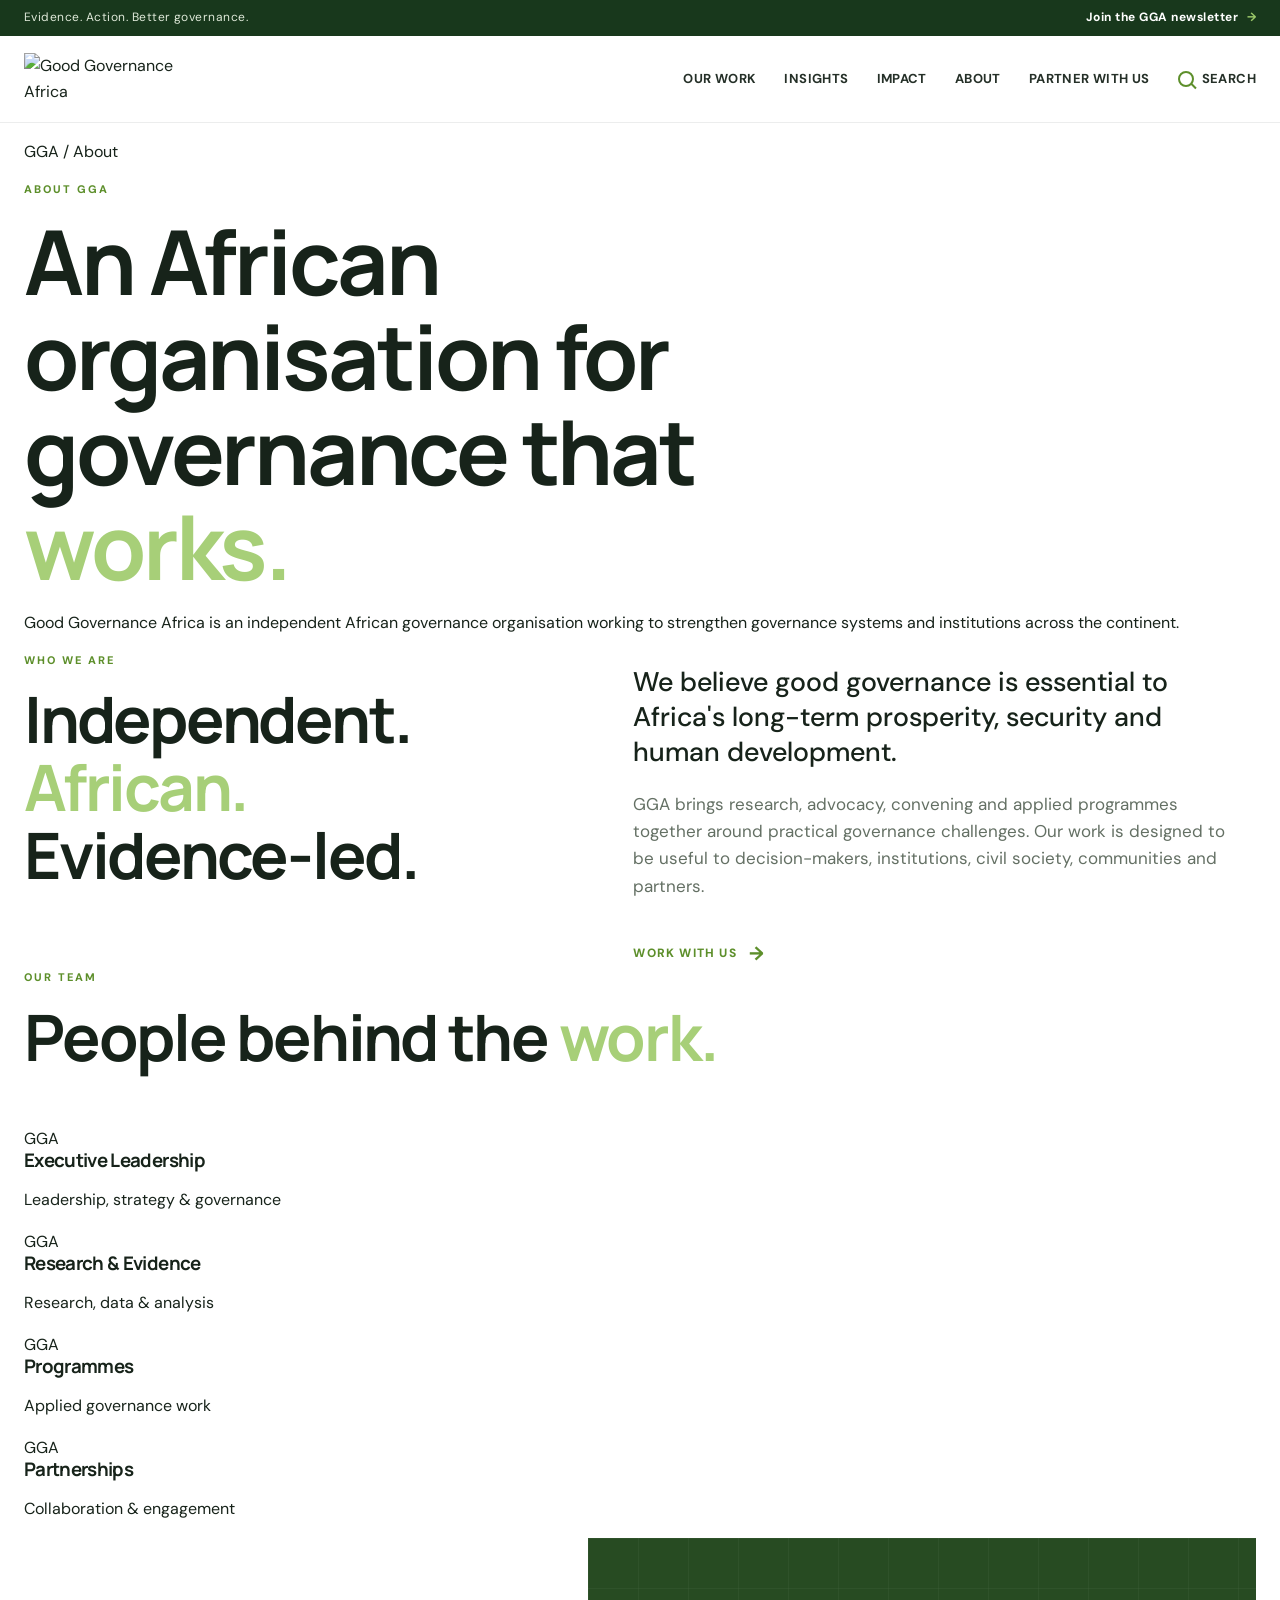
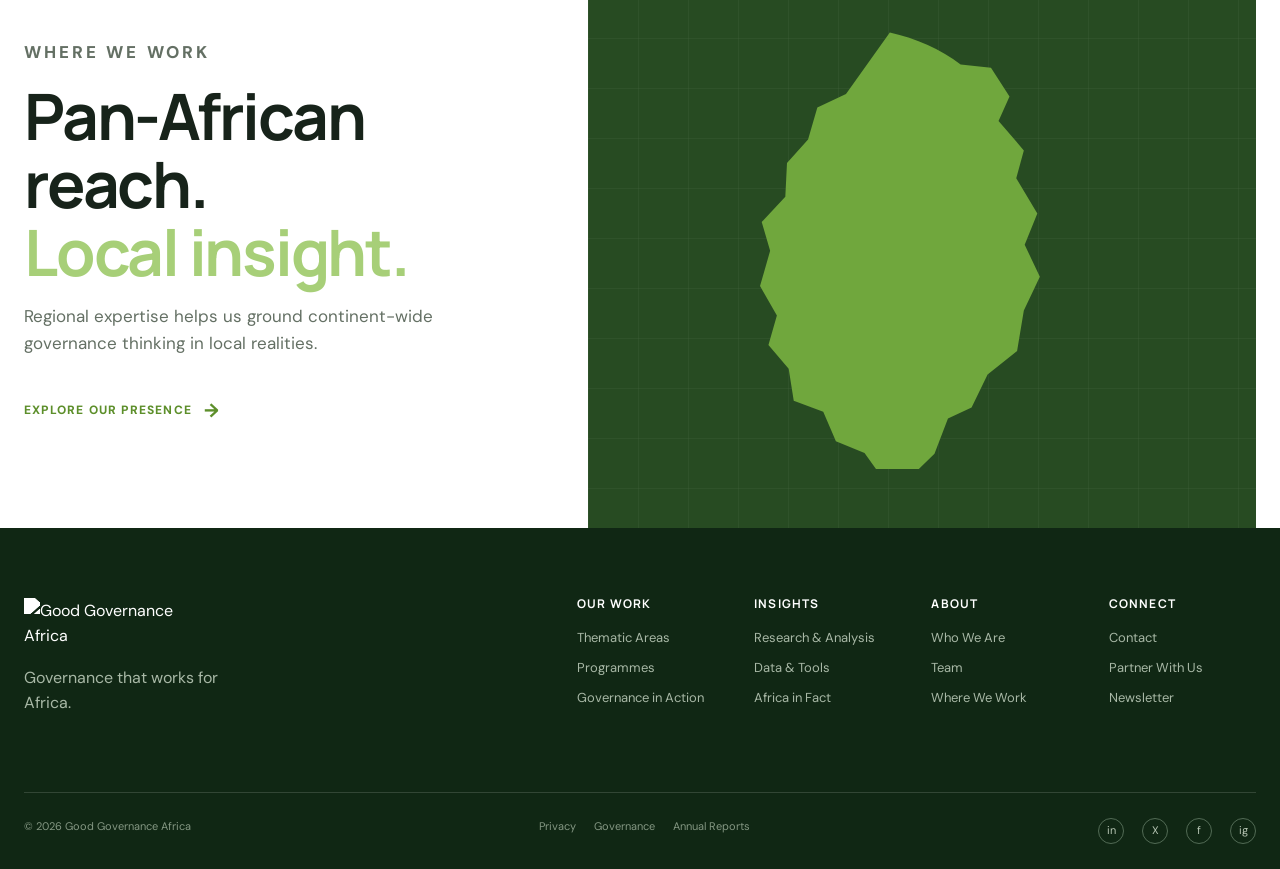
==== about.html @ a9730850 "Add files via upload" ====
<!DOCTYPE html>
<html lang="en">
<head>
<meta charset="UTF-8">
<meta name="viewport" content="width=device-width, initial-scale=1.0">
<meta name="description" content="Good Governance Africa — About.">
<title>About | Good Governance Africa</title>
<link rel="preconnect" href="https://fonts.googleapis.com">
<link rel="preconnect" href="https://fonts.gstatic.com" crossorigin>
<link href="https://fonts.googleapis.com/css2?family=DM+Sans:wght@400;500;600;700&family=Manrope:wght@500;600;700;800&display=swap" rel="stylesheet">
<link rel="stylesheet" href="styles.css">
</head>
<body>
<div class="announcement"><div class="container announcement__inner"><span>Evidence. Action. Better governance.</span><a href="index.html#newsletter">Join the GGA newsletter <span aria-hidden="true">→</span></a></div></div>
<header class="site-header">
<div class="container nav-wrap">
<a class="brand" href="index.html" aria-label="Good Governance Africa home"><img src="gga-logo.svg" alt="Good Governance Africa"></a>
<button class="menu-toggle" type="button" aria-expanded="false" aria-controls="main-nav" aria-label="Open navigation"><span></span><span></span><span></span></button>
<nav class="main-nav" id="main-nav" aria-label="Main navigation">
        <a href="our-work.html">Our Work</a>
        <a href="insights.html">Insights</a>
        <a href="impact.html">Impact</a>
        <a href="about.html" aria-current="page">About</a>
        <a href="partner-with-us.html">Partner With Us</a>
        <button class="search-trigger" type="button" aria-label="Open search">
          <span class="search-icon"></span> Search
        </button>
      </nav>
</div>
</header>
<main>
<section class="page-hero"><div class="container page-hero__content reveal">
<p class="breadcrumb">GGA / About</p><p class="eyebrow">ABOUT GGA</p>
<h1>An African organisation for governance that <em>works.</em></h1>
<p>Good Governance Africa is an independent African governance organisation working to strengthen governance systems and institutions across the continent.</p>
</div></section>
<section class="page-section page-section--cream"><div class="container">
<div class="two-col"><div><p class="eyebrow">WHO WE ARE</p><h2 style="font-size:clamp(42px,5vw,65px)">Independent.<br><em>African.</em><br>Evidence-led.</h2></div><div class="section-copy"><p class="lead">We believe good governance is essential to Africa's long-term prosperity, security and human development.</p><p>GGA brings research, advocacy, convening and applied programmes together around practical governance challenges. Our work is designed to be useful to decision-makers, institutions, civil society, communities and partners.</p><a class="text-link" href="partner-with-us.html">Work with us <span>→</span></a></div></div>
</div></section>
<section class="page-section" id="team"><div class="container"><div class="section-heading reveal"><div><p class="eyebrow">OUR TEAM</p><h2>People behind the <em>work.</em></h2></div></div>
<div class="team-grid">
<div class="team-card reveal"><div class="team-card__portrait">GGA</div><div class="team-card__copy"><h3>Executive Leadership</h3><p>Leadership, strategy &amp; governance</p></div></div>
<div class="team-card reveal"><div class="team-card__portrait">GGA</div><div class="team-card__copy"><h3>Research &amp; Evidence</h3><p>Research, data &amp; analysis</p></div></div>
<div class="team-card reveal"><div class="team-card__portrait">GGA</div><div class="team-card__copy"><h3>Programmes</h3><p>Applied governance work</p></div></div>
<div class="team-card reveal"><div class="team-card__portrait">GGA</div><div class="team-card__copy"><h3>Partnerships</h3><p>Collaboration &amp; engagement</p></div></div>
</div></div></section>
<section class="page-section page-section--soft" id="presence"><div class="container"><div class="map-grid"><div class="map-copy reveal"><p class="eyebrow">WHERE WE WORK</p><h2>Pan-African reach.<br><em>Local insight.</em></h2><p>Regional expertise helps us ground continent-wide governance thinking in local realities.</p><a class="text-link" href="partner-with-us.html">Explore our presence <span>→</span></a></div><div class="map-art reveal"><div class="map-grid-lines"></div><svg viewBox="0 0 520 560" aria-label="Stylised map of Africa"><path class="map-shape" d="M222 42c31 7 61 20 84 38l36 4 22 34-13 29 30 35-9 33 25 42-15 37 18 38-19 40-8 48-35 28-19 39-28 13-16 42-32 31-31-4-20-28-34-14-15-35-35-13-6-38-24-28 10-35-20-35 12-42-10-34 28-30 2-40 25-28 11-38 34-16z"/></svg></div></div></div></section>
</main>

<footer class="site-footer" id="footer">
  <div class="container footer-top">
    <div class="footer-brand">
      <img src="gga-logo.svg" alt="Good Governance Africa">
      <p>Governance that works for Africa.</p>
    </div>
    <div class="footer-links">
      <div><h4>Our Work</h4><a href="our-work.html">Thematic Areas</a><a href="our-work.html#programmes">Programmes</a><a href="impact.html">Governance in Action</a></div>
      <div><h4>Insights</h4><a href="insights.html">Research &amp; Analysis</a><a href="insights.html">Data &amp; Tools</a><a href="insights.html">Africa in Fact</a></div>
      <div><h4>About</h4><a href="about.html">Who We Are</a><a href="about.html#team">Team</a><a href="about.html#presence">Where We Work</a></div>
      <div><h4>Connect</h4><a href="mailto:info@gga.org">Contact</a><a href="partner-with-us.html">Partner With Us</a><a href="index.html#newsletter">Newsletter</a></div>
    </div>
  </div>
  <div class="container footer-bottom">
    <span>© <span id="year"></span> Good Governance Africa</span>
    <div><a href="#">Privacy</a><a href="#">Governance</a><a href="#">Annual Reports</a></div>
    <div class="socials"><a href="#" aria-label="LinkedIn">in</a><a href="#" aria-label="X">X</a><a href="#" aria-label="Facebook">f</a><a href="#" aria-label="Instagram">ig</a></div>
  </div>
</footer>
<div class="search-panel" id="searchPanel" aria-hidden="true">
  <div class="search-panel__inner">
    <button class="search-close" type="button" aria-label="Close search">×</button>
    <p class="eyebrow">SEARCH GGA</p>
    <h2>What are you looking for?</h2>
    <form id="searchForm">
      <input type="search" id="siteSearch" placeholder="Search research, programmes, insights…" autocomplete="off">
      <button class="btn btn--primary" type="submit">Search <span>→</span></button>
    </form>
    <p id="searchMessage"></p>
  </div>
</div>
<script src="script.js"></script>

</body>
</html>
---- styles.css ----
:root {
  --green: #5d8f2b;
  --green-dark: #274b22;
  --green-deep: #18381c;
  --green-soft: #e8f0df;
  --red: #d94a38;
  --cream: #f5f1e7;
  --ink: #17231a;
  --muted: #647064;
  --line: rgba(23,35,26,.14);
  --white: #fff;
  --container: 1240px;
  --shadow: 0 18px 50px rgba(21,39,25,.11);
}

* { box-sizing: border-box; }
html { scroll-behavior: smooth; }
body {
  margin: 0;
  color: var(--ink);
  background: var(--white);
  font-family: "DM Sans", Arial, sans-serif;
  line-height: 1.6;
}
body.menu-open, body.search-open { overflow: hidden; }
img { display: block; max-width: 100%; }
a { color: inherit; text-decoration: none; }
button, input { font: inherit; }
button { cursor: pointer; }
.container { width: min(var(--container), calc(100% - 48px)); margin-inline: auto; }
.sr-only { position: absolute; width: 1px; height: 1px; overflow: hidden; clip: rect(0,0,0,0); white-space: nowrap; }

.announcement {
  background: var(--green-deep);
  color: #dfe9d9;
  font-size: 12px;
  letter-spacing: .04em;
}
.announcement__inner {
  min-height: 36px;
  display: flex;
  align-items: center;
  justify-content: space-between;
}
.announcement a { color: #fff; font-weight: 700; }
.announcement a span { color: #9cc96a; margin-left: 5px; }

.site-header {
  position: sticky;
  top: 0;
  z-index: 100;
  background: rgba(255,255,255,.94);
  backdrop-filter: blur(18px);
  border-bottom: 1px solid rgba(23,35,26,.08);
}
.nav-wrap {
  min-height: 86px;
  display: flex;
  align-items: center;
  justify-content: space-between;
  gap: 32px;
}
.brand img { width: 165px; height: auto; }
.main-nav { display: flex; align-items: center; gap: 28px; }
.main-nav > a, .search-trigger {
  color: #253028;
  background: none;
  border: 0;
  padding: 8px 0;
  font-size: 13px;
  font-weight: 700;
  letter-spacing: .03em;
  text-transform: uppercase;
  position: relative;
}
.main-nav > a::after {
  content: "";
  position: absolute;
  left: 0;
  bottom: 1px;
  width: 0;
  height: 2px;
  background: var(--green);
  transition: width .25s ease;
}
.main-nav > a:hover::after { width: 100%; }
.search-trigger { display: inline-flex; align-items: center; gap: 8px; }
.search-icon {
  width: 16px; height: 16px; border: 2px solid var(--green);
  border-radius: 50%; display: inline-block; position: relative;
}
.search-icon::after { content: ""; width: 7px; height: 2px; background: var(--green); position: absolute; right: -5px; bottom: -2px; transform: rotate(45deg); }
.menu-toggle { display: none; border: 0; background: none; padding: 8px; }
.menu-toggle span { display: block; width: 24px; height: 2px; background: var(--ink); margin: 5px 0; }

.hero {
  min-height: calc(100vh - 122px);
  background: var(--green-dark);
  color: #fff;
  position: relative;
  overflow: hidden;
}
.hero__pattern {
  position: absolute; inset: 0;
  opacity: .08;
  background-image: linear-gradient(90deg, transparent 49%, rgba(255,255,255,.4) 50%, transparent 51%), linear-gradient(0deg, transparent 49%, rgba(255,255,255,.4) 50%, transparent 51%);
  background-size: 80px 80px;
}
.hero__grid { min-height: inherit; display: grid; grid-template-columns: 1.05fr .95fr; align-items: center; gap: 60px; padding: 90px 0 100px; position: relative; z-index: 1; }
.eyebrow { margin: 0 0 16px; font-size: 11px; font-weight: 800; letter-spacing: .18em; text-transform: uppercase; color: var(--green); }
.hero .eyebrow { color: #b6d98c; }
h1, h2, h3, h4 { font-family: "Manrope", Arial, sans-serif; margin: 0; line-height: 1.06; letter-spacing: -.035em; }
h1 { font-size: clamp(52px, 7vw, 96px); max-width: 760px; }
h1 em, h2 em { font-style: normal; color: #a7cf78; }
.hero__lead { max-width: 610px; font-size: 18px; color: #d8e5d5; margin: 30px 0 34px; }
.button-row { display: flex; flex-wrap: wrap; gap: 12px; }
.btn {
  min-height: 48px; padding: 0 21px; border: 1px solid transparent;
  display: inline-flex; align-items: center; justify-content: center; gap: 12px;
  font-size: 12px; font-weight: 800; text-transform: uppercase; letter-spacing: .08em;
  transition: transform .2s ease, background .2s ease, color .2s ease, border .2s ease;
}
.btn:hover { transform: translateY(-2px); }
.btn span { font-size: 18px; line-height: 0; }
.btn--primary { background: var(--green); color: #fff; }
.btn--primary:hover { background: #6da739; }
.btn--light { background: #fff; color: var(--green-dark); }
.btn--light:hover { background: var(--green-soft); }
.btn--outline { border-color: rgba(255,255,255,.5); color: #fff; }
.btn--outline:hover { background: #fff; color: var(--green-dark); }
.btn--ghost { border-color: var(--line); color: var(--ink); }
.btn--large { min-height: 58px; padding-inline: 26px; }

 
/* Old CSS */
.scroll-cue {
  position: absolute; bottom: 28px; left: 50%; transform: translateX(-50%);
  font-size: 10px; letter-spacing: .14em; text-transform: uppercase; color: #b7cbb0;
  display: flex; gap: 10px; align-items: center;
}
.scroll-cue span { color: #fff; font-size: 18px; }

.section { padding: 120px 0; }
.section--cream { background: var(--cream); }
.section--dark { background: var(--green-dark); color: #fff; }
.two-col { display: grid; grid-template-columns: .9fr 1.1fr; gap: 100px; }
.section-intro h2, .section-heading h2, .map-copy h2, .partner-copy h2 { font-size: clamp(42px, 5vw, 68px); }
.section-copy { max-width: 610px; padding-top: 12px; }
.section-copy .lead { font-size: 27px; line-height: 1.3; font-weight: 500; margin: 0 0 22px; }
.section-copy p:not(.lead), .map-copy > p, .partner-copy > p { color: var(--muted); font-size: 17px; }
.text-link { display: inline-flex; align-items: center; gap: 12px; margin-top: 22px; color: var(--green); font-weight: 800; font-size: 12px; letter-spacing: .1em; text-transform: uppercase; }
.text-link span { font-size: 19px; transition: transform .2s ease; }
.text-link:hover span { transform: translateX(4px); }

.section-heading { display: flex; justify-content: space-between; align-items: end; gap: 50px; margin-bottom: 55px; }
.section-heading > p { max-width: 430px; margin: 0; color: #aab8a9; }
.section-heading--light .eyebrow { color: #9fc974; }
.section-heading--light h2 em { color: #a7cf78; }
.work-grid { display: grid; grid-template-columns: repeat(3, 1fr); gap: 1px; background: rgba(255,255,255,.13); }
.work-card { background: var(--green-dark); min-height: 420px; padding: 34px; position: relative; border: 1px solid rgba(255,255,255,.08); }
.work-card--accent { background: #34602b; }
.work-number { color: #91b46d; font-size: 12px; letter-spacing: .12em; font-weight: 800; }
.work-card__icon { position: absolute; right: 28px; top: 26px; color: #b4d78d; font-size: 34px; }
.work-card h3 { font-size: 30px; margin-top: 100px; }
.work-card p { color: #b5c2b3; max-width: 300px; margin-top: 18px; }
.work-card a { position: absolute; bottom: 30px; left: 34px; color: #fff; font-size: 11px; font-weight: 800; text-transform: uppercase; letter-spacing: .12em; }
.work-card a span { color: #a7cf78; font-size: 17px; margin-left: 6px; }
.section-note { color: #819180; font-size: 11px; margin: 16px 0 0; }

.section--image { background: #e8eee5; }
.story-card { display: grid; grid-template-columns: 1.1fr .9fr; background: #fff; box-shadow: var(--shadow); }
.story-image { min-height: 520px; position: relative; overflow: hidden; }
.story-image img { width: 100%; height: 100%; object-fit: cover; transition: transform .6s ease; }
.story-card:hover .story-image img { transform: scale(1.04); }
.story-tag { position: absolute; left: 28px; bottom: 28px; background: var(--red); color: #fff; padding: 9px 13px; font-size: 10px; font-weight: 800; letter-spacing: .12em; }
.story-copy { padding: 70px; display: flex; flex-direction: column; justify-content: center; }
.story-copy h2 { font-size: clamp(40px, 4.4vw, 62px); }
.story-copy p:not(.eyebrow) { color: var(--muted); font-size: 17px; max-width: 480px; margin: 26px 0 0; }

.impact-band { background: var(--green); color: #fff; padding: 85px 0 75px; }
.impact-heading { display: flex; justify-content: space-between; align-items: end; gap: 30px; }
.impact-heading .eyebrow { color: #d0e7b4; }
.impact-heading h2 { font-size: clamp(40px, 4vw, 58px); }
.stats { display: grid; grid-template-columns: repeat(3, 1fr); border-top: 1px solid rgba(255,255,255,.3); margin-top: 60px; }
.stat { padding: 35px 30px 0; border-right: 1px solid rgba(255,255,255,.25); }
.stat:last-child { border-right: 0; }
.stat strong { display: block; font: 800 clamp(56px, 7vw, 92px)/.9 "Manrope", sans-serif; letter-spacing: -.06em; }
.stat strong::after { content: "+"; color: #d2e8b9; }
.stat span { display: block; margin-top: 14px; color: #e4efdc; font-size: 14px; }
.stats-note { color: #d5e5cc; opacity: .75; font-size: 11px; margin: 26px 0 0; }

.insights-grid { display: grid; grid-template-columns: 1.15fr .925fr .925fr; gap: 22px; }
.insight-card { background: #fff; border: 1px solid var(--line); padding-bottom: 28px; transition: transform .25s ease, box-shadow .25s ease; }
.insight-card:hover { transform: translateY(-6px); box-shadow: var(--shadow); }
.insight-image { aspect-ratio: 1.35 / 1; overflow: hidden; position: relative; }
.insight-image img { width: 100%; height: 100%; object-fit: cover; transition: transform .5s ease; }
.insight-card:hover img { transform: scale(1.04); }
.insight-image span { position: absolute; left: 16px; top: 16px; padding: 7px 10px; background: #fff; color: var(--green-dark); font-size: 9px; letter-spacing: .12em; font-weight: 800; }
.insight-meta { padding: 22px 24px 0; color: var(--green); font-size: 9px; letter-spacing: .12em; font-weight: 800; }
.insight-card h3 { padding: 8px 24px 0; font-size: 25px; }
.insight-card p { padding: 0 24px; color: var(--muted); margin-bottom: 0; font-size: 14px; }
.insight-card--featured h3 { font-size: 31px; }

.flagship { background: #fff; }
.knowledge-grid { display: grid; grid-template-columns: repeat(3, 1fr); gap: 16px; }
.knowledge-card { min-height: 360px; padding: 32px; background: var(--green-soft); position: relative; }
.knowledge-card--red { background: #f4ddd8; }
.knowledge-card--dark { background: var(--green-dark); color: #fff; }
.knowledge-mark { font: 800 40px/1 "Manrope", sans-serif; color: var(--green); }
.knowledge-card--red .knowledge-mark { color: var(--red); }
.knowledge-card--dark .knowledge-mark { color: #a9cf7a; }
.knowledge-card h3 { font-size: 30px; margin-top: 110px; max-width: 320px; }
.knowledge-card p { color: var(--muted); max-width: 300px; }
.knowledge-card--dark p { color: #b8c7b5; }
.knowledge-card a { position: absolute; bottom: 30px; left: 32px; color: var(--green); text-transform: uppercase; font-size: 10px; font-weight: 800; letter-spacing: .12em; }
.knowledge-card--dark a { color: #b8d48f; }

.map-section { background: #edf2e9; }
.map-grid { display: grid; grid-template-columns: .85fr 1.15fr; gap: 70px; align-items: center; }
.map-copy > p { max-width: 500px; }
.region-links { margin: 30px 0 12px; border-top: 1px solid var(--line); }
.region-btn { width: 100%; border: 0; border-bottom: 1px solid var(--line); background: none; text-align: left; padding: 15px 0; display: flex; justify-content: space-between; color: var(--muted); font-weight: 700; }
.region-btn.active, .region-btn:hover { color: var(--green); }
.region-btn span { font-size: 18px; }
.region-status { font-size: 11px !important; color: var(--green) !important; font-weight: 800; text-transform: uppercase; letter-spacing: .1em; }
.map-art { min-height: 590px; background: var(--green-dark); position: relative; overflow: hidden; display: grid; place-items: center; }
.map-grid-lines { position: absolute; inset: 0; opacity: .15; background-image: linear-gradient(rgba(255,255,255,.25) 1px, transparent 1px), linear-gradient(90deg, rgba(255,255,255,.25) 1px, transparent 1px); background-size: 50px 50px; }
.map-art svg { width: 70%; height: 80%; position: relative; z-index: 1; }
.map-shape { fill: #70a73d; }
.map-dot { fill: #fff; stroke: #9fd06c; stroke-width: 5; }
.map-route { fill: none; stroke: #fff; stroke-width: 2; stroke-dasharray: 5 8; opacity: .7; }
.map-label { position: absolute; z-index: 2; color: #c9dfb3; font-size: 10px; font-weight: 800; letter-spacing: .15em; }
.map-label--one { left: 13%; top: 34%; }
.map-label--two { right: 10%; top: 40%; }
.map-label--three { left: 25%; bottom: 18%; }

.partner-section { background: var(--cream); padding: 110px 0; }
.partner-grid { display: grid; grid-template-columns: 1.1fr .9fr; gap: 100px; align-items: center; }
.partner-copy h2 { max-width: 720px; }
.partner-actions { display: grid; gap: 10px; }
.partner-actions .btn { justify-content: space-between; }
.partner-actions .btn--large { justify-content: center; }

.newsletter { background: var(--red); color: #fff; padding: 70px 0; }
.newsletter__inner { display: grid; grid-template-columns: .9fr 1.1fr; gap: 80px; align-items: center; }
.newsletter .eyebrow { color: #ffd0c9; }
.newsletter h2 { font-size: clamp(36px, 4vw, 54px); }
.newsletter-form { position: relative; display: grid; grid-template-columns: 1fr auto; gap: 10px; }
.newsletter-form input { min-height: 54px; border: 1px solid rgba(255,255,255,.35); background: rgba(255,255,255,.1); color: #fff; padding: 0 17px; outline: none; }
.newsletter-form input::placeholder { color: #ffe5e0; }
.form-message { grid-column: 1 / -1; margin: 0; font-size: 12px; color: #ffe8e3; }

.site-footer { background: #102714; color: #fff; padding: 70px 0 25px; }
.footer-top { display: grid; grid-template-columns: .8fr 1.2fr; gap: 100px; padding-bottom: 60px; border-bottom: 1px solid rgba(255,255,255,.14); }
.footer-brand img { width: 165px; filter: brightness(0) invert(1); }
.footer-brand p { color: #a8b8a6; max-width: 220px; }
.footer-links { display: grid; grid-template-columns: repeat(4, 1fr); gap: 30px; }
.footer-links h4 { font-size: 12px; text-transform: uppercase; letter-spacing: .1em; margin-bottom: 18px; }
.footer-links a { display: block; color: #a8b8a6; font-size: 13px; margin: 9px 0; }
.footer-links a:hover { color: #fff; }
.footer-bottom { padding-top: 25px; display: flex; justify-content: space-between; gap: 20px; color: #849783; font-size: 11px; }
.footer-bottom div { display: flex; gap: 18px; }
.footer-bottom a:hover { color: #fff; }
.socials a { width: 26px; height: 26px; border: 1px solid #526b55; border-radius: 50%; display: grid !important; place-items: center; color: #b8c7b5; }

.search-panel {
  position: fixed; inset: 0; z-index: 300; background: rgba(16,39,20,.96);
  color: #fff; opacity: 0; visibility: hidden; transition: .25s ease;
}
.search-panel.is-open { opacity: 1; visibility: visible; }
.search-panel__inner { width: min(900px, calc(100% - 48px)); margin: 16vh auto; position: relative; }
.search-panel h2 { font-size: clamp(44px, 6vw, 76px); max-width: 750px; }
.search-panel form { margin-top: 40px; display: grid; grid-template-columns: 1fr auto; gap: 10px; }
.search-panel input { min-height: 64px; padding: 0 20px; border: 0; outline: none; font-size: 18px; }
.search-close { position: absolute; right: 0; top: -40px; border: 0; background: none; color: #fff; font-size: 42px; line-height: 1; }

.reveal { opacity: 0; transform: translateY(22px); transition: opacity .7s ease, transform .7s ease; }
.reveal.is-visible { opacity: 1; transform: translateY(0); }

@media (max-width: 980px) {
  .main-nav { gap: 18px; }
  .main-nav > a, .search-trigger { font-size: 11px; }
  .hero__grid, .two-col, .map-grid, .partner-grid, .newsletter__inner, .footer-top { grid-template-columns: 1fr; }
  .hero__visual { order: -1; }
  .hero__grid { padding-top: 70px; }
  .africa-art { max-width: 480px; }
  .section { padding: 90px 0; }
  .two-col { gap: 40px; }
  .work-grid, .insights-grid, .knowledge-grid { grid-template-columns: 1fr 1fr; }
  .insight-card--featured { grid-column: 1 / -1; }
  .footer-links { grid-template-columns: repeat(2, 1fr); }
}

@media (max-width: 760px) {
  .container { width: min(var(--container), calc(100% - 32px)); }
  .announcement__inner { padding: 8px 0; }
  .announcement__inner span { display: none; }
  .nav-wrap { min-height: 74px; }
  .brand img { width: 145px; }
  .menu-toggle { display: block; }
  .main-nav {
    position: fixed; inset: 110px 0 0; background: #fff; padding: 35px 24px;
    display: flex; flex-direction: column; align-items: flex-start; gap: 20px;
    transform: translateX(100%); transition: transform .3s ease;
    box-shadow: -10px 0 30px rgba(0,0,0,.1);
  }
  .main-nav.is-open { transform: translateX(0); }
  .main-nav > a, .search-trigger { font-size: 15px; }
  .hero { min-height: auto; }
  .hero__grid { padding: 70px 0 90px; gap: 30px; }
  h1 { font-size: clamp(50px, 16vw, 78px); }
  .hero__lead { font-size: 16px; }
  .africa-art { max-width: 390px; }
  .scroll-cue { display: none; }
  .section-heading, .impact-heading { align-items: flex-start; flex-direction: column; }
  .work-grid, .insights-grid, .knowledge-grid, .stats { grid-template-columns: 1fr; }
  .insight-card--featured { grid-column: auto; }
  .work-card { min-height: 350px; }
  .story-card { grid-template-columns: 1fr; }
  .story-image { min-height: 350px; }
  .story-copy { padding: 45px 28px; }
  .stat { border-right: 0; border-bottom: 1px solid rgba(255,255,255,.25); padding: 30px 0; }
  .stat:last-child { border-bottom: 0; }
  .map-art { min-height: 450px; }
  .partner-grid { gap: 45px; }
  .newsletter-form, .search-panel form { grid-template-columns: 1fr; }
  .footer-top { gap: 45px; }
  .footer-bottom { flex-direction: column; }
  .footer-bottom div { flex-wrap: wrap; }
}

@media (prefers-reduced-motion: reduce) {
  html { scroll-behavior: auto; }
  *, *::before, *::after { transition-duration: .01ms !important; animation-duration: .01ms !important; }
}
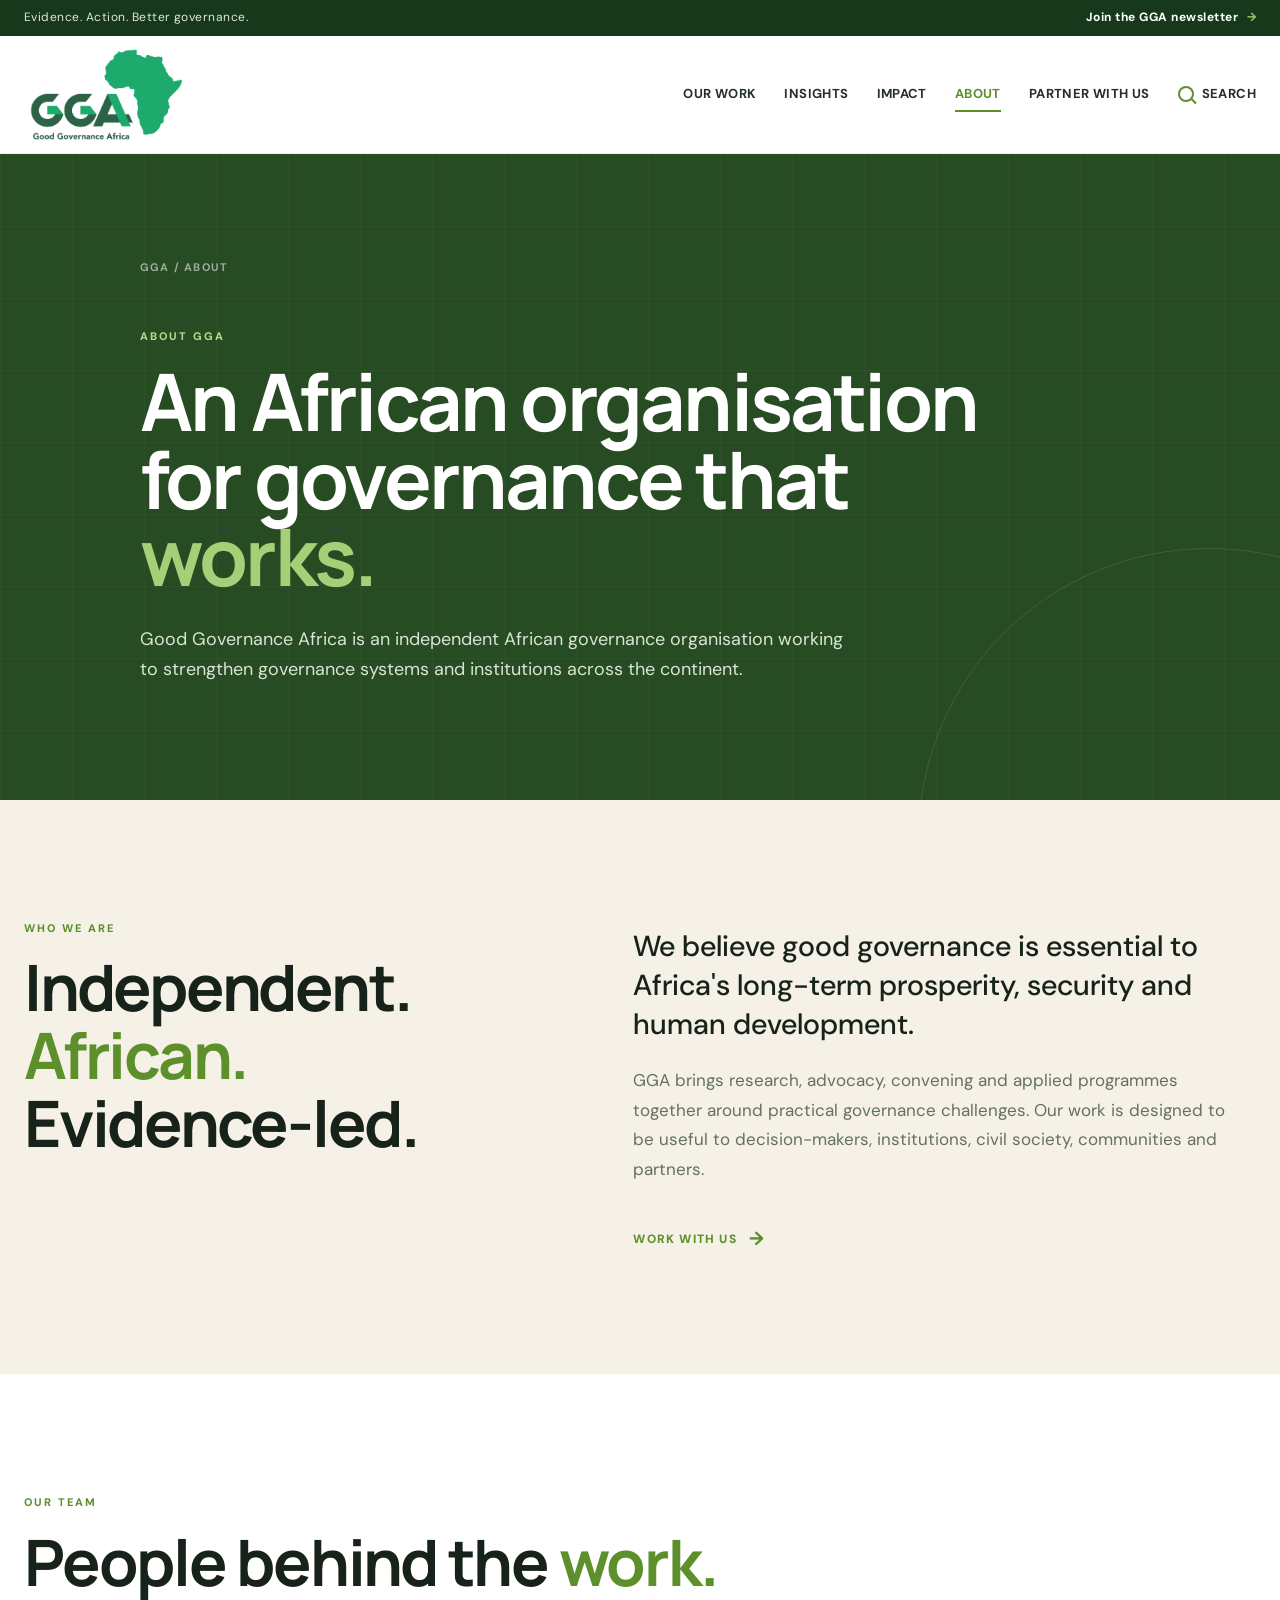
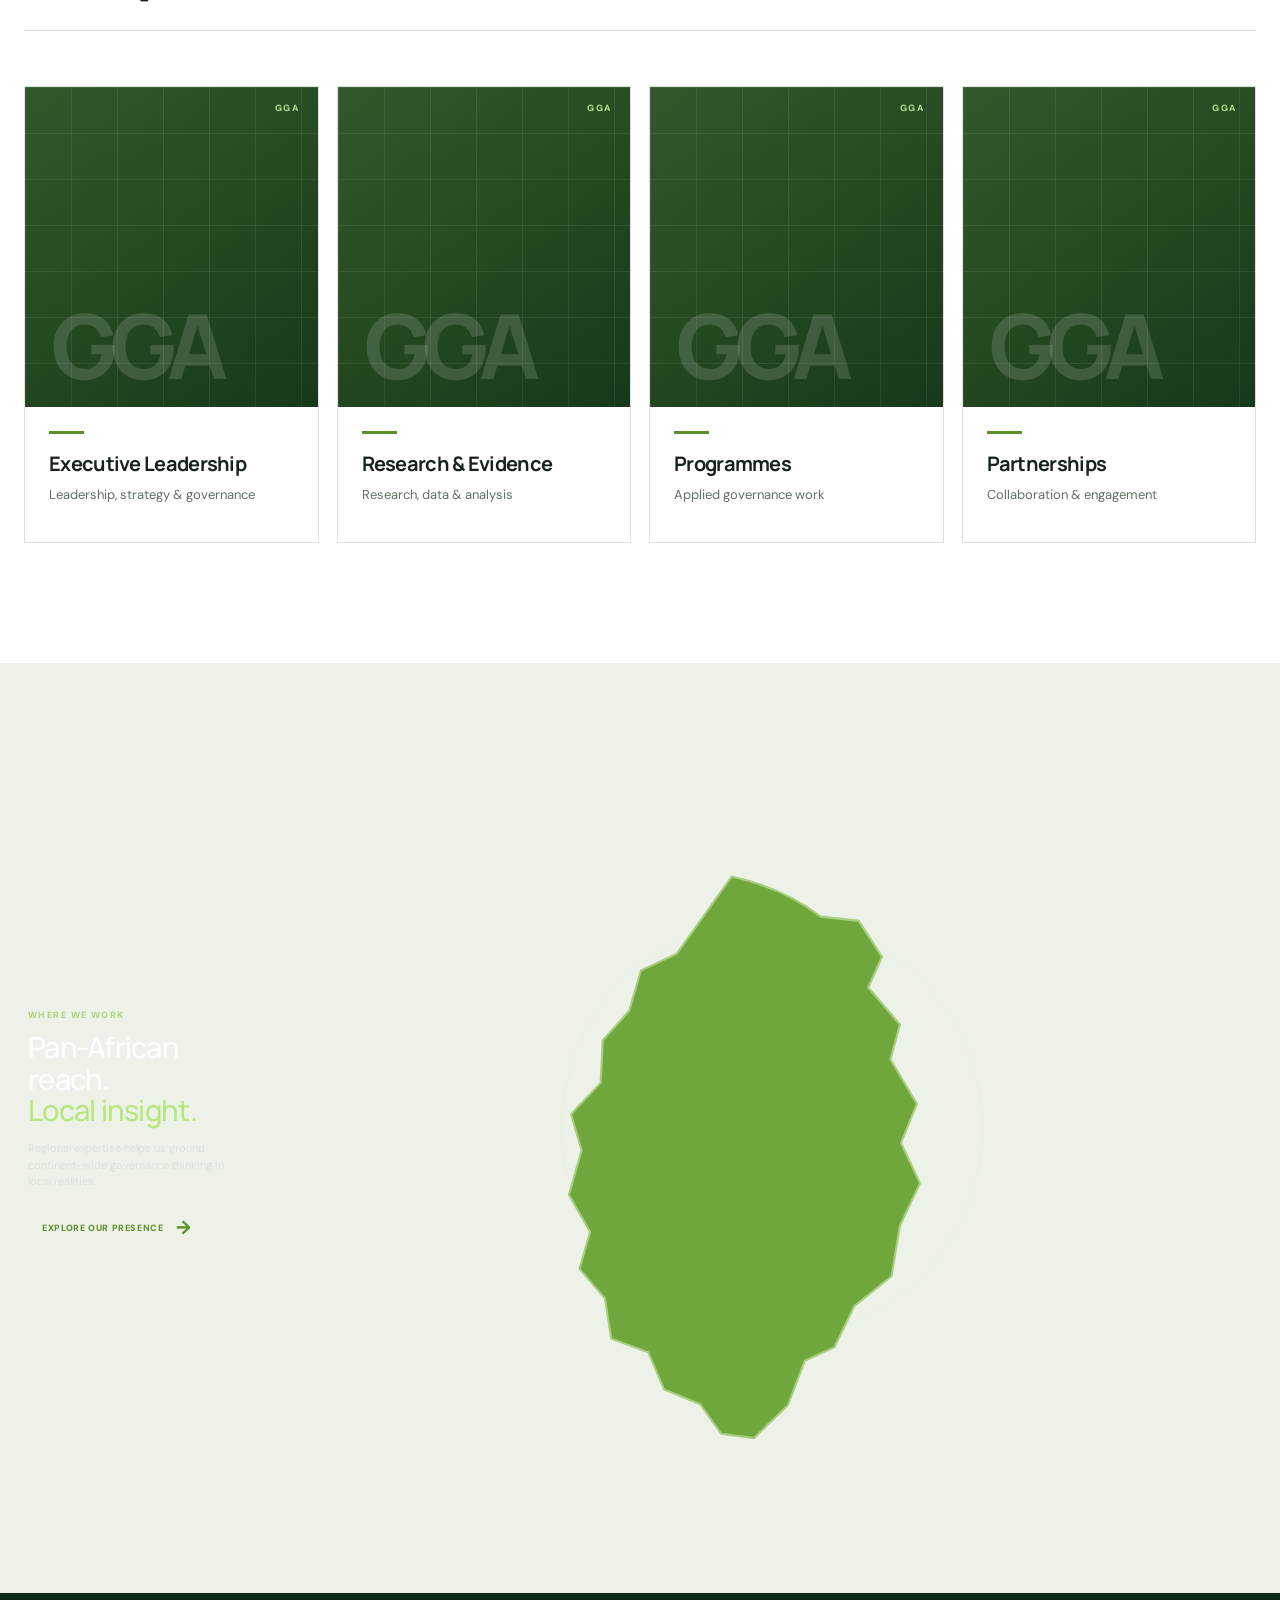
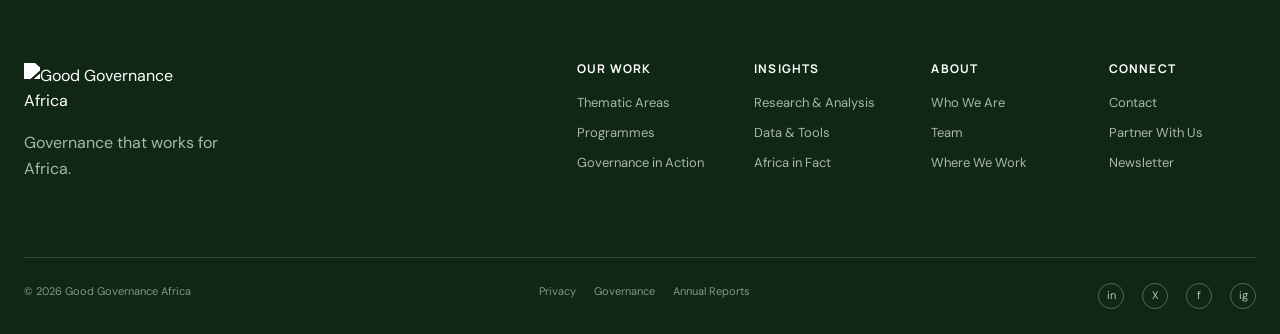
==== commit f6ad9889: "Add files via upload" ====
--- a/about.html
+++ b/about.html
@@ -14,7 +14,7 @@
 <div class="announcement"><div class="container announcement__inner"><span>Evidence. Action. Better governance.</span><a href="index.html#newsletter">Join the GGA newsletter <span aria-hidden="true">→</span></a></div></div>
 <header class="site-header">
 <div class="container nav-wrap">
-<a class="brand" href="index.html" aria-label="Good Governance Africa home"><img src="gga-logo.svg" alt="Good Governance Africa"></a>
+<a class="brand" href="index.html" aria-label="Good Governance Africa home"><img src="GGA-logo-Full-Colour-Pantone.png" alt="Good Governance Africa"></a>
 <button class="menu-toggle" type="button" aria-expanded="false" aria-controls="main-nav" aria-label="Open navigation"><span></span><span></span><span></span></button>
 <nav class="main-nav" id="main-nav" aria-label="Main navigation">
         <a href="our-work.html">Our Work</a>
--- a/styles.css
+++ b/styles.css
@@ -17,18 +17,851 @@
 html { scroll-behavior: smooth; }
 body {
   margin: 0;
+  overflow-x: hidden;
   color: var(--ink);
   background: var(--white);
   font-family: "DM Sans", Arial, sans-serif;
   line-height: 1.6;
 }
-body.menu-open, body.search-open { overflow: hidden; }
-img { display: block; max-width: 100%; }
-a { color: inherit; text-decoration: none; }
-button, input { font: inherit; }
-button { cursor: pointer; }
-.container { width: min(var(--container), calc(100% - 48px)); margin-inline: auto; }
-.sr-only { position: absolute; width: 1px; height: 1px; overflow: hidden; clip: rect(0,0,0,0); white-space: nowrap; }
+
+:root {
+  /* =========================
+     MAP COLOURS
+  ========================== */
+  --map-border: #b5d98b;
+
+  --northwest-africa: rgba(219, 167, 74, 0.38);
+  --north-africa: rgba(224, 119, 91, 0.38);
+  --central-africa: rgba(83, 156, 176, 0.38);
+  --southern-africa: rgba(117, 170, 94, 0.38);
+
+  --map-hover: #8fcf4f;
+  --map-hover-fill: rgba(143, 207, 79, 0.68);
+
+  --tooltip-bg: #17231b;
+  --tooltip-text: #ffffff;
+}
+
+/* =========================================================
+   AFRICA MAP WRAPPER
+   Map stays stationary.
+   Tooltip is permanently positioned BELOW the map.
+========================================================= */
+
+.africa-map-wrap {
+  position: relative;
+  width: min(100%, 1250px);
+  max-width: 1250px;
+  margin: 40px auto;
+
+  /*
+    Bottom padding reserves permanent space for the tooltip.
+    This prevents the tooltip from overlapping the Africa map.
+  */
+  padding: 16px 16px 150px 16px;
+
+  overflow: visible;
+
+  transform: none !important;
+  translate: none !important;
+  scale: 1 !important;
+}
+
+/* =========================================================
+   AFRICA SVG
+   Map must NEVER move, scale or shift.
+========================================================= */
+
+#africa-map {
+  display: block;
+
+  width: 100% !important;
+  height: auto !important;
+  max-width: 100%;
+
+  margin: 0 auto;
+
+  position: relative;
+
+  left: auto !important;
+  right: auto !important;
+  top: auto !important;
+  bottom: auto !important;
+
+  transform: none !important;
+  translate: none !important;
+  scale: 1 !important;
+  rotate: none !important;
+
+  overflow: visible;
+}
+
+/* =========================================================
+   DEFAULT COUNTRY STYLE
+========================================================= */
+
+#africa-map .country {
+  fill: rgba(181, 217, 139, 0.12);
+
+  stroke: var(--map-border);
+  stroke-opacity: 0.65;
+  stroke-width: 1.5;
+  stroke-linejoin: round;
+
+  vector-effect: non-scaling-stroke;
+
+  cursor: pointer;
+  outline: none;
+
+  /*
+    Only colour and border changes.
+    NO transform animation.
+  */
+  transition:
+    fill 0.18s ease,
+    stroke 0.18s ease,
+    stroke-opacity 0.18s ease,
+    stroke-width 0.18s ease;
+
+  transform: none !important;
+  translate: none !important;
+  scale: 1 !important;
+  rotate: none !important;
+
+  transform-origin: center !important;
+
+  filter: none !important;
+}
+
+/* =========================================================
+   NORTH-WEST / WEST AFRICA
+========================================================= */
+
+#africa-map #western-sahara,
+#africa-map #mauritania,
+#africa-map #senegal,
+#africa-map #gambia,
+#africa-map #mali,
+#africa-map #guinea,
+#africa-map #guinea-bissau,
+#africa-map #sierra-leone,
+#africa-map #liberia,
+#africa-map #cote-divoire,
+#africa-map #ghana,
+#africa-map #burkina-faso,
+#africa-map #togo,
+#africa-map #benin,
+#africa-map #niger,
+#africa-map #nigeria {
+  fill: var(--northwest-africa);
+}
+
+/* =========================================================
+   NORTH AFRICA
+========================================================= */
+
+#africa-map #morocco,
+#africa-map #algeria,
+#africa-map #tunisia,
+#africa-map #libya,
+#africa-map #egypt,
+#africa-map #sudan {
+  fill: var(--north-africa);
+}
+
+/* =========================================================
+   CENTRAL + EAST AFRICA
+========================================================= */
+
+#africa-map #chad,
+#africa-map #central-african-republic,
+#africa-map #cameroon,
+#africa-map #equatorial-guinea,
+#africa-map #gabon,
+#africa-map #republic-of-the-congo,
+#africa-map #democratic-republic-of-the-congo,
+#africa-map #south-sudan,
+#africa-map #ethiopia,
+#africa-map #eritrea,
+#africa-map #djibouti,
+#africa-map #somaliland,
+#africa-map #somalia,
+#africa-map #kenya,
+#africa-map #uganda,
+#africa-map #rwanda,
+#africa-map #burundi,
+#africa-map #tanzania {
+  fill: var(--central-africa);
+}
+
+/* =========================================================
+   SOUTHERN AFRICA
+========================================================= */
+
+#africa-map #angola,
+#africa-map #zambia,
+#africa-map #malawi,
+#africa-map #mozambique,
+#africa-map #zimbabwe,
+#africa-map #botswana,
+#africa-map #namibia,
+#africa-map #south-africa,
+#africa-map #lesotho,
+#africa-map #eswatini,
+#africa-map #madagascar {
+  fill: var(--southern-africa);
+}
+
+/* =========================================================
+   DESKTOP HOVER
+   ONLY colour / border changes.
+   Country does NOT move.
+========================================================= */
+
+@media (hover: hover) and (pointer: fine) {
+
+  #africa-map .country:hover,
+  #africa-map .country:focus-visible,
+  #africa-map .country.is-active {
+
+    fill: var(--map-hover-fill);
+
+    stroke: var(--map-hover);
+    stroke-opacity: 1;
+    stroke-width: 2.4;
+
+    transform: none !important;
+    translate: none !important;
+    scale: 1 !important;
+    rotate: none !important;
+
+    filter: none !important;
+  }
+}
+
+/* =========================================================
+   ACTIVE COUNTRY
+   Used by JavaScript / mobile tap.
+========================================================= */
+
+#africa-map .country.is-active {
+
+  fill: var(--map-hover-fill);
+
+  stroke: var(--map-hover);
+  stroke-opacity: 1;
+  stroke-width: 2.4;
+
+  transform: none !important;
+  translate: none !important;
+  scale: 1 !important;
+  rotate: none !important;
+
+  filter: none !important;
+}
+
+/* =========================================================
+   AFRICA OUTER BORDER
+========================================================= */
+
+#africa-map .outer {
+
+  fill: none;
+
+  stroke: var(--map-border);
+  stroke-width: 3.5;
+  stroke-linejoin: round;
+
+  vector-effect: non-scaling-stroke;
+
+  pointer-events: none;
+
+  transform: none !important;
+  translate: none !important;
+  scale: 1 !important;
+  rotate: none !important;
+}
+
+/* =========================================================
+   TOOLTIP
+   ALWAYS FIXED AT BOTTOM OF AFRICA MAP
+========================================================= */
+
+.country-tooltip {
+
+  /*
+    Absolute positioning makes the tooltip relative
+    to .africa-map-wrap.
+  */
+  position: absolute !important;
+
+  /*
+    LOCK tooltip to the bottom.
+    JavaScript cannot move it with left/top.
+  */
+  top: auto !important;
+
+  bottom: 16px !important;
+
+  left: 50% !important;
+
+  right: auto !important;
+
+  /*
+    Only this transform is used:
+    it horizontally centres the tooltip.
+
+    IMPORTANT:
+    JavaScript mouse-follow transforms are overridden.
+  */
+  transform: translateX(-50%) !important;
+
+  translate: none !important;
+  scale: 1 !important;
+  rotate: none !important;
+
+  z-index: 1000;
+
+  /*
+    Hidden until JS displays it.
+  */
+  display: none;
+
+  /*
+    Tooltip size
+  */
+  width: calc(100% - 32px);
+  max-width: 700px;
+  min-width: 0;
+
+  min-height: 100px;
+
+  box-sizing: border-box;
+
+  padding: 16px 20px;
+
+  border: 1px solid rgba(181, 217, 139, 0.35);
+
+  border-radius: 10px;
+
+  background: var(--tooltip-bg);
+
+  color: var(--tooltip-text);
+
+  box-shadow:
+    0 10px 30px rgba(0, 0, 0, 0.28);
+
+  /*
+    Prevent tooltip itself interfering
+    with country hover.
+  */
+  pointer-events: none;
+
+  margin: 0 !important;
+}
+
+/* =========================================================
+   TOOLTIP VISIBLE STATES
+========================================================= */
+
+.country-tooltip.is-visible,
+.country-tooltip.active,
+.country-tooltip.show {
+
+  display: block;
+}
+
+/* =========================================================
+   TOOLTIP CONTENT
+========================================================= */
+
+.country-tooltip strong {
+
+  display: block;
+
+  margin-bottom: 6px;
+
+  font-size: 17px;
+
+  line-height: 1.3;
+
+  color: var(--map-hover);
+}
+
+.country-tooltip span {
+
+  display: block;
+
+  font-size: 14px;
+
+  line-height: 1.45;
+
+  color: #e8eee9;
+}
+
+.country-tooltip .hint {
+
+  margin-top: 7px;
+
+  font-size: 11px;
+
+  opacity: 0.72;
+}
+
+/* =========================================================
+   TABLET
+========================================================= */
+
+@media (max-width: 900px) {
+
+  .africa-map-wrap {
+
+    width: 100%;
+
+    margin: 30px auto;
+
+    /*
+      Keep permanent tooltip area below map.
+    */
+    padding: 12px 12px 145px 12px;
+  }
+
+  .country-tooltip {
+
+    top: auto !important;
+
+    bottom: 12px !important;
+
+    left: 50% !important;
+
+    right: auto !important;
+
+    transform: translateX(-50%) !important;
+
+    width: calc(100% - 24px);
+
+    max-width: 700px;
+
+    min-width: 0;
+  }
+}
+
+/* =========================================================
+   MOBILE / TOUCH
+========================================================= */
+
+@media (max-width: 768px) {
+
+  .africa-map-wrap {
+
+    position: relative;
+
+    width: 100%;
+
+    margin: 20px auto;
+
+    /*
+      Reserved space below Africa map
+      for tooltip.
+    */
+    padding:
+      8px
+      8px
+      150px
+      8px;
+
+    overflow: visible;
+  }
+
+  #africa-map {
+
+    display: block;
+
+    width: 100% !important;
+
+    height: auto !important;
+
+    margin: 0 auto;
+
+    transform: none !important;
+
+    translate: none !important;
+
+    scale: 1 !important;
+
+    rotate: none !important;
+
+    touch-action: manipulation;
+
+    -webkit-tap-highlight-color: transparent;
+  }
+
+  #africa-map .country {
+
+    cursor: pointer;
+
+    transform: none !important;
+
+    translate: none !important;
+
+    scale: 1 !important;
+
+    rotate: none !important;
+
+    filter: none !important;
+
+    touch-action: manipulation;
+
+    -webkit-tap-highlight-color: transparent;
+  }
+
+  /* =====================================================
+     MOBILE TOOLTIP
+     Still locked below map.
+  ===================================================== */
+
+  .country-tooltip {
+
+    position: absolute !important;
+
+    top: auto !important;
+
+    bottom: 8px !important;
+
+    left: 8px !important;
+
+    right: 8px !important;
+
+    /*
+      No centring transform needed because
+      left/right control the width.
+    */
+    transform: none !important;
+
+    translate: none !important;
+
+    scale: 1 !important;
+
+    rotate: none !important;
+
+    width: auto;
+
+    max-width: none;
+
+    min-width: 0;
+
+    min-height: 115px;
+
+    padding: 14px 16px;
+
+    pointer-events: none;
+
+    margin: 0 !important;
+  }
+
+  .country-tooltip strong {
+
+    font-size: 17px;
+  }
+
+  .country-tooltip span {
+
+    font-size: 14px;
+  }
+
+  .country-tooltip .hint {
+
+    font-size: 12px;
+  }
+
+  /*
+    Prevent fake hover movement on touch devices.
+  */
+
+  #africa-map .country:hover {
+
+    transform: none !important;
+
+    translate: none !important;
+
+    scale: 1 !important;
+
+    rotate: none !important;
+
+    filter: none !important;
+  }
+}
+
+/* =========================================================
+   SMALL MOBILE
+========================================================= */
+
+@media (max-width: 480px) {
+
+  .africa-map-wrap {
+
+    margin: 15px auto;
+
+    /*
+      Slightly more room for wrapped tooltip text.
+    */
+    padding:
+      4px
+      4px
+      155px
+      4px;
+  }
+
+  .country-tooltip {
+
+    top: auto !important;
+
+    bottom: 4px !important;
+
+    left: 4px !important;
+
+    right: 4px !important;
+
+    transform: none !important;
+
+    width: auto;
+
+    max-width: none;
+
+    min-width: 0;
+
+    min-height: 120px;
+
+    padding: 12px 14px;
+  }
+
+  .country-tooltip strong {
+
+    font-size: 16px;
+  }
+
+  .country-tooltip span {
+
+    font-size: 13px;
+  }
+}
+
+/* =========================================================
+   MAIN 4 COUNTRIES — PERMANENT BRIGHT HIGHLIGHT
+   Ghana, Ethiopia, Nigeria and South Africa
+========================================================= */
+
+#africa-map #ghana,
+#africa-map #ethiopia,
+#africa-map #nigeria,
+#africa-map #south-africa {
+  fill: #b7ff3c !important;
+  stroke: #f2ffd0 !important;
+  stroke-opacity: 1 !important;
+  stroke-width: 3.2 !important;
+
+  filter:
+    drop-shadow(0 0 3px rgba(183, 255, 60, 1))
+    drop-shadow(0 0 9px rgba(183, 255, 60, 0.85)) !important;
+
+  transform: none !important;
+  translate: none !important;
+  scale: 1 !important;
+  rotate: none !important;
+}
+
+/* Ethiopia gets a slightly cyan-green tone so it remains distinct */
+#africa-map #ethiopia {
+  fill: #70f5c8 !important;
+  stroke: #caffee !important;
+  filter:
+    drop-shadow(0 0 3px rgba(112, 245, 200, 1))
+    drop-shadow(0 0 9px rgba(112, 245, 200, 0.85)) !important;
+}
+
+/* South Africa gets a brighter warm green */
+#africa-map #south-africa {
+  fill: #d2ff55 !important;
+  stroke: #f5ffc9 !important;
+}
+
+/* =========================================================
+   MAIN 4 — HOVER / KEYBOARD / ACTIVE
+   Brightens further but DOES NOT move.
+========================================================= */
+
+@media (hover: hover) and (pointer: fine) {
+  #africa-map #ghana:hover,
+  #africa-map #ethiopia:hover,
+  #africa-map #nigeria:hover,
+  #africa-map #south-africa:hover,
+  #africa-map #ghana:focus-visible,
+  #africa-map #ethiopia:focus-visible,
+  #africa-map #nigeria:focus-visible,
+  #africa-map #south-africa:focus-visible {
+    fill: #e4ff86 !important;
+    stroke: #ffffff !important;
+    stroke-opacity: 1 !important;
+    stroke-width: 3.8 !important;
+
+    filter:
+      drop-shadow(0 0 4px rgba(228, 255, 134, 1))
+      drop-shadow(0 0 12px rgba(183, 255, 60, 1)) !important;
+
+    transform: none !important;
+    translate: none !important;
+    scale: 1 !important;
+    rotate: none !important;
+  }
+
+  #africa-map #ethiopia:hover,
+  #africa-map #ethiopia:focus-visible {
+    fill: #9ffff0 !important;
+    filter:
+      drop-shadow(0 0 4px rgba(159, 255, 240, 1))
+      drop-shadow(0 0 12px rgba(112, 245, 200, 1)) !important;
+  }
+}
+
+#africa-map #ghana.is-active,
+#africa-map #ethiopia.is-active,
+#africa-map #nigeria.is-active,
+#africa-map #south-africa.is-active {
+  fill: #e4ff86 !important;
+  stroke: #ffffff !important;
+  stroke-opacity: 1 !important;
+  stroke-width: 3.8 !important;
+
+  filter:
+    drop-shadow(0 0 4px rgba(228, 255, 134, 1))
+    drop-shadow(0 0 12px rgba(183, 255, 60, 1)) !important;
+
+  transform: none !important;
+  translate: none !important;
+  scale: 1 !important;
+  rotate: none !important;
+}
+
+#africa-map #ethiopia.is-active {
+  fill: #9ffff0 !important;
+  filter:
+    drop-shadow(0 0 4px rgba(159, 255, 240, 1))
+    drop-shadow(0 0 12px rgba(112, 245, 200, 1)) !important;
+}
+
+/* =========================================================
+   MAIN COUNTRY NAME LABELS
+   Your SVG text elements can use:
+   label-ghana, label-ethiopia, label-nigeria, label-south-africa
+========================================================= */
+
+#africa-map .main-country-label,
+#africa-map #label-ghana,
+#africa-map #label-ethiopia,
+#africa-map #label-nigeria,
+#africa-map #label-south-africa {
+  fill: #ffffff !important;
+  stroke: rgba(0, 0, 0, 0.92) !important;
+  stroke-width: 3px !important;
+  paint-order: stroke fill;
+
+  font-family: Arial, Helvetica, sans-serif;
+  font-size: 16px;
+  font-weight: 800;
+  letter-spacing: 0.3px;
+
+  text-anchor: middle;
+  dominant-baseline: middle;
+
+  pointer-events: none;
+
+  filter: drop-shadow(0 2px 3px rgba(0, 0, 0, 0.9)) !important;
+}
+
+/* =========================================================
+   RESPONSIVE MAIN LABELS
+========================================================= */
+
+@media (max-width: 900px) {
+  #africa-map .main-country-label,
+  #africa-map #label-ghana,
+  #africa-map #label-ethiopia,
+  #africa-map #label-nigeria,
+  #africa-map #label-south-africa {
+    font-size: 14px;
+  }
+}
+
+@media (max-width: 600px) {
+  #africa-map .main-country-label,
+  #africa-map #label-ghana,
+  #africa-map #label-ethiopia,
+  #africa-map #label-nigeria,
+  #africa-map #label-south-africa {
+    font-size: 11px;
+    stroke-width: 2.5px !important;
+  }
+
+  #africa-map #ghana,
+  #africa-map #ethiopia,
+  #africa-map #nigeria,
+  #africa-map #south-africa {
+    stroke-width: 2.5 !important;
+  }
+}
+
+/* =========================================================
+   EXISTING WEBSITE STYLES
+========================================================= */
+
+body.menu-open,
+body.search-open {
+  overflow: hidden;
+}
+
+img {
+  display: block;
+
+  max-width: 100%;
+}
+
+a {
+  color: inherit;
+
+  text-decoration: none;
+}
+
+button,
+input {
+  font: inherit;
+}
+
+button {
+  cursor: pointer;
+}
+
+.container {
+  width:
+    min(
+      var(--container),
+      calc(100% - 48px)
+    );
+
+  margin-inline: auto;
+}
+
+.sr-only {
+  position: absolute;
+
+  width: 1px;
+  height: 1px;
+
+  overflow: hidden;
+
+  clip: rect(0, 0, 0, 0);
+
+  white-space: nowrap;
+}
 
 .announcement {
   background: var(--green-deep);
@@ -130,9 +963,6 @@
 .btn--outline:hover { background: #fff; color: var(--green-dark); }
 .btn--ghost { border-color: var(--line); color: var(--ink); }
 .btn--large { min-height: 58px; padding-inline: 26px; }
-
- 
-/* Old CSS */
 .scroll-cue {
   position: absolute; bottom: 28px; left: 50%; transform: translateX(-50%);
   font-size: 10px; letter-spacing: .14em; text-transform: uppercase; color: #b7cbb0;
@@ -216,16 +1046,16 @@
 .knowledge-card--dark a { color: #b8d48f; }
 
 .map-section { background: #edf2e9; }
-.map-grid { display: grid; grid-template-columns: .85fr 1.15fr; gap: 70px; align-items: center; }
+.map-grid { display: grid; grid-template-columns: .70fr 1.30fr; gap: 45px; align-items: center; }
 .map-copy > p { max-width: 500px; }
 .region-links { margin: 30px 0 12px; border-top: 1px solid var(--line); }
 .region-btn { width: 100%; border: 0; border-bottom: 1px solid var(--line); background: none; text-align: left; padding: 15px 0; display: flex; justify-content: space-between; color: var(--muted); font-weight: 700; }
 .region-btn.active, .region-btn:hover { color: var(--green); }
 .region-btn span { font-size: 18px; }
 .region-status { font-size: 11px !important; color: var(--green) !important; font-weight: 800; text-transform: uppercase; letter-spacing: .1em; }
-.map-art { min-height: 590px; background: var(--green-dark); position: relative; overflow: hidden; display: grid; place-items: center; }
+.map-art { min-height: 700px; background: var(--green-dark); position: relative; overflow: hidden; display: grid; place-items: center; }
 .map-grid-lines { position: absolute; inset: 0; opacity: .15; background-image: linear-gradient(rgba(255,255,255,.25) 1px, transparent 1px), linear-gradient(90deg, rgba(255,255,255,.25) 1px, transparent 1px); background-size: 50px 50px; }
-.map-art svg { width: 70%; height: 80%; position: relative; z-index: 1; }
+.map-art svg { width: 94% !important; height: 94% !important; max-width: none !important; position: relative; z-index: 1; display: block; transform: none !important; translate: none !important; scale: 1 !important; }
 .map-shape { fill: #70a73d; }
 .map-dot { fill: #fff; stroke: #9fd06c; stroke-width: 5; }
 .map-route { fill: none; stroke: #fff; stroke-width: 2; stroke-dasharray: 5 8; opacity: .7; }
@@ -284,6 +1114,9 @@
   .hero__visual { order: -1; }
   .hero__grid { padding-top: 70px; }
   .africa-art { max-width: 480px; }
+  .africa-map-wrap { width: 100%; max-width: 850px; }
+  .map-art { min-height: 650px; }
+  .map-art svg { width: 96% !important; height: 94% !important; }
   .section { padding: 90px 0; }
   .two-col { gap: 40px; }
   .work-grid, .insights-grid, .knowledge-grid { grid-template-columns: 1fr 1fr; }
@@ -292,38 +1125,53 @@
 }
 
 @media (max-width: 760px) {
-  .container { width: min(var(--container), calc(100% - 32px)); }
+  .container { width: calc(100% - 28px); }
   .announcement__inner { padding: 8px 0; }
   .announcement__inner span { display: none; }
-  .nav-wrap { min-height: 74px; }
-  .brand img { width: 145px; }
-  .menu-toggle { display: block; }
-  .main-nav {
-    position: fixed; inset: 110px 0 0; background: #fff; padding: 35px 24px;
-    display: flex; flex-direction: column; align-items: flex-start; gap: 20px;
-    transform: translateX(100%); transition: transform .3s ease;
-    box-shadow: -10px 0 30px rgba(0,0,0,.1);
-  }
-  .main-nav.is-open { transform: translateX(0); }
-  .main-nav > a, .search-trigger { font-size: 15px; }
+
   .hero { min-height: auto; }
   .hero__grid { padding: 70px 0 90px; gap: 30px; }
-  h1 { font-size: clamp(50px, 16vw, 78px); }
+  h1 { font-size: clamp(46px, 15vw, 72px); }
   .hero__lead { font-size: 16px; }
   .africa-art { max-width: 390px; }
   .scroll-cue { display: none; }
-  .section-heading, .impact-heading { align-items: flex-start; flex-direction: column; }
-  .work-grid, .insights-grid, .knowledge-grid, .stats { grid-template-columns: 1fr; }
+
+  .section-heading,
+  .impact-heading {
+    align-items: flex-start;
+    flex-direction: column;
+  }
+
+  .work-grid,
+  .insights-grid,
+  .knowledge-grid,
+  .stats {
+    grid-template-columns: 1fr;
+  }
+
   .insight-card--featured { grid-column: auto; }
   .work-card { min-height: 350px; }
   .story-card { grid-template-columns: 1fr; }
   .story-image { min-height: 350px; }
   .story-copy { padding: 45px 28px; }
-  .stat { border-right: 0; border-bottom: 1px solid rgba(255,255,255,.25); padding: 30px 0; }
+
+  .stat {
+    border-right: 0;
+    border-bottom: 1px solid rgba(255,255,255,.25);
+    padding: 30px 0;
+  }
   .stat:last-child { border-bottom: 0; }
-  .map-art { min-height: 450px; }
+
+  .map-art { min-height: 520px; }
+  .map-art svg {
+    width: 100% !important;
+    height: 96% !important;
+    max-width: none !important;
+  }
+
   .partner-grid { gap: 45px; }
-  .newsletter-form, .search-panel form { grid-template-columns: 1fr; }
+  .newsletter-form,
+  .search-panel form { grid-template-columns: 1fr; }
   .footer-top { gap: 45px; }
   .footer-bottom { flex-direction: column; }
   .footer-bottom div { flex-wrap: wrap; }
@@ -333,3 +1181,7914 @@
   html { scroll-behavior: auto; }
   *, *::before, *::after { transition-duration: .01ms !important; animation-duration: .01ms !important; }
 }
+
+/* =========================================================
+   MOBILE NAVBAR FIXES
+   IMPORTANT:
+   The closed menu is NOT translated off-screen.
+   Some mobile browsers count translated fixed elements in the
+   horizontal scrollable area, which creates the large blank area
+   to the right of the page.
+========================================================= */
+@media (max-width: 760px) {
+
+  .site-header {
+    position: sticky;
+    top: 0;
+    z-index: 5000;
+    width: 100%;
+    max-width: 100%;
+    overflow: visible;
+  }
+
+  .nav-wrap {
+    min-height: 74px;
+    position: relative;
+    gap: 14px;
+    width: 100%;
+    max-width: 100%;
+  }
+
+  .brand {
+    position: relative;
+    z-index: 5002;
+    flex: 0 1 auto;
+    min-width: 0;
+  }
+
+  .brand img {
+    width: 145px;
+    max-width: 100%;
+    height: auto;
+  }
+
+  .menu-toggle {
+    display: block;
+    position: relative;
+    z-index: 5002;
+    flex: 0 0 auto;
+    width: 44px;
+    height: 44px;
+    padding: 9px;
+    border: 0;
+    background: transparent;
+    -webkit-tap-highlight-color: transparent;
+    touch-action: manipulation;
+  }
+
+  .menu-toggle span {
+    display: block;
+    width: 25px;
+    height: 2px;
+    margin: 5px auto;
+    background: var(--ink);
+    transition: transform .25s ease, opacity .25s ease;
+    transform-origin: center;
+  }
+
+  .menu-toggle[aria-expanded="true"] span:nth-child(1) {
+    transform: translateY(7px) rotate(45deg);
+  }
+
+  .menu-toggle[aria-expanded="true"] span:nth-child(2) {
+    opacity: 0;
+  }
+
+  .menu-toggle[aria-expanded="true"] span:nth-child(3) {
+    transform: translateY(-7px) rotate(-45deg);
+  }
+
+  .main-nav {
+    position: fixed;
+    top: 110px;
+    left: 0;
+    right: 0;
+    bottom: 0;
+    z-index: 4999;
+
+    display: flex;
+    flex-direction: column;
+    align-items: stretch;
+    justify-content: flex-start;
+    gap: 0;
+
+    width: 100%;
+    max-width: 100%;
+    height: calc(100dvh - 110px);
+    max-height: calc(100dvh - 110px);
+    padding: 8px 22px 12px;
+
+    /* Keep every menu option inside one mobile screen. */
+    overflow-x: hidden;
+    overflow-y: hidden;
+    overscroll-behavior: contain;
+
+    background: rgba(255,255,255,.99);
+    box-shadow: 0 18px 35px rgba(0,0,0,.12);
+
+    /* Closed state: stay in the viewport, just hide it. */
+    visibility: hidden;
+    opacity: 0;
+    pointer-events: none;
+    transform: none !important;
+    translate: none !important;
+    transition: opacity .2s ease, visibility 0s linear .2s;
+  }
+
+  .main-nav.is-open {
+    visibility: visible;
+    opacity: 1;
+    pointer-events: auto;
+    transform: none !important;
+    translate: none !important;
+    transition: opacity .2s ease;
+  }
+
+  .main-nav > a,
+  .main-nav .search-trigger {
+    width: 100%;
+    max-width: 100%;
+    min-height: 0;
+    flex: 1 1 0;
+    display: flex;
+    align-items: center;
+    justify-content: flex-start;
+    padding: 6px 4px;
+    margin: 0;
+    border-bottom: 1px solid rgba(23,35,26,.12);
+    font-size: 13px;
+    line-height: 1.1;
+    text-align: left;
+    touch-action: manipulation;
+    -webkit-tap-highlight-color: transparent;
+  }
+
+  .main-nav > a::after {
+    display: none;
+  }
+
+  body.menu-open {
+    overflow: hidden;
+  }
+}
+
+@media (max-width: 480px) {
+  .main-nav {
+    top: 110px;
+    height: calc(100dvh - 110px);
+    max-height: calc(100dvh - 110px);
+    padding: 6px 18px 8px;
+  }
+
+  .main-nav > a,
+  .main-nav .search-trigger {
+    padding: 5px 3px;
+    font-size: 12.5px;
+    line-height: 1.05;
+  }
+
+  .brand img {
+    width: 132px;
+  }
+}
+
+/* Extra compact layout for short phone screens / landscape. */
+@media (max-width: 760px) and (max-height: 700px) {
+  .main-nav {
+    padding-top: 4px;
+    padding-bottom: 5px;
+  }
+
+  .main-nav > a,
+  .main-nav .search-trigger {
+    padding: 3px 3px;
+    font-size: 11.5px;
+    line-height: 1;
+  }
+
+  .search-icon {
+    width: 13px;
+    height: 13px;
+    border-width: 1.5px;
+  }
+}
+
+/* =========================================================
+   MOBILE MAP TOUCH / DRAG SUPPORT
+   CSS prepares the SVG so JavaScript can detect whichever
+   country is under the user's finger while dragging.
+========================================================= */
+@media (hover: none) and (pointer: coarse) {
+  .africa-map-wrap {
+    overscroll-behavior: contain;
+  }
+
+  #africa-map {
+    /* Allow JS pointer tracking over the SVG. Horizontal/vertical
+       scrolling is intentionally disabled while touching the map. */
+    touch-action: none !important;
+    user-select: none;
+    -webkit-user-select: none;
+    -webkit-touch-callout: none;
+  }
+
+  #africa-map .country {
+    touch-action: none !important;
+    pointer-events: auto;
+    -webkit-tap-highlight-color: transparent;
+  }
+
+  #africa-map .country.is-active {
+    fill: var(--map-hover-fill);
+    stroke: var(--map-hover);
+    stroke-opacity: 1;
+    stroke-width: 2.4;
+  }
+
+  .country-tooltip {
+    pointer-events: none !important;
+    z-index: 4000;
+  }
+}
+
+/* =========================================================
+   MOBILE WIDTH + AFRICA MAP FINAL FIX
+   This is intentionally last so it wins over earlier rules.
+========================================================= */
+@media (max-width: 768px) {
+
+  html {
+    width: 100%;
+    max-width: 100%;
+    overflow-x: clip !important;
+  }
+
+  body {
+    width: 100%;
+    max-width: 100%;
+    min-width: 0;
+    overflow-x: clip !important;
+    position: relative;
+  }
+
+  /* Do not allow common page wrappers to create a wider canvas. */
+  .site-header,
+  .announcement,
+  main,
+  section,
+  footer,
+  .container,
+  .hero,
+  .hero__grid,
+  .map-section,
+  .map-grid,
+  .map-art,
+  .africa-map-wrap,
+  .partner-section,
+  .newsletter,
+  .site-footer {
+    min-width: 0 !important;
+    max-width: 100% !important;
+  }
+
+  /* Normal mobile content width. */
+  .container {
+    width: calc(100% - 28px) !important;
+    margin-left: auto !important;
+    margin-right: auto !important;
+  }
+
+  /* Map section becomes a single column on mobile. */
+  .map-grid {
+    display: grid !important;
+    grid-template-columns: minmax(0, 1fr) !important;
+    gap: 30px !important;
+    width: 100% !important;
+  }
+
+  .map-copy,
+  .map-art {
+    min-width: 0 !important;
+    width: 100% !important;
+    max-width: 100% !important;
+  }
+
+  /* Africa map panel stays inside the phone viewport. */
+  .map-art {
+    min-height: 500px;
+    overflow: hidden !important;
+  }
+
+  .africa-map-wrap {
+    position: relative;
+    width: 100% !important;
+    max-width: 100% !important;
+    min-width: 0 !important;
+    margin: 0 auto !important;
+    padding: 8px 8px 150px !important;
+    overflow: hidden !important;
+  }
+
+  #africa-map {
+    display: block;
+    width: 100% !important;
+    max-width: 100% !important;
+    height: auto !important;
+    margin: 0 auto !important;
+    position: relative;
+    left: auto !important;
+    right: auto !important;
+    transform: none !important;
+    translate: none !important;
+    scale: 1 !important;
+  }
+
+  /* Preserve finger interaction with individual countries. */
+  #africa-map .country {
+    pointer-events: auto;
+    cursor: pointer;
+    -webkit-tap-highlight-color: transparent;
+    transform: none !important;
+    translate: none !important;
+    scale: 1 !important;
+  }
+
+  /* Tooltip stays inside the map panel and cannot widen the page. */
+  .country-tooltip {
+    left: 8px !important;
+    right: 8px !important;
+    bottom: 8px !important;
+    width: auto !important;
+    max-width: calc(100% - 16px) !important;
+    min-width: 0 !important;
+    transform: none !important;
+    translate: none !important;
+    box-sizing: border-box !important;
+    overflow-wrap: anywhere;
+  }
+
+  /* Hide common third-party floating side tabs/widgets on phones. */
+  iframe[src*="tiktok"],
+  iframe[src*="social"],
+  [class*="tiktok"],
+  [id*="tiktok"],
+  [class*="floating-social"],
+  [class*="social-float"],
+  [class*="social-widget"],
+  [class*="side-widget"],
+  [class*="floating-widget"],
+  [class*="side-tab"],
+  [class*="floating-tab"] {
+    display: none !important;
+  }
+}
+
+@media (max-width: 480px) {
+
+  .container {
+    width: calc(100% - 20px) !important;
+  }
+
+  .map-art {
+    min-height: 460px;
+  }
+
+  .africa-map-wrap {
+    padding: 4px 4px 155px !important;
+  }
+
+  .country-tooltip {
+    left: 4px !important;
+    right: 4px !important;
+    bottom: 4px !important;
+    max-width: calc(100% - 8px) !important;
+  }
+}
+
+/* =========================================================
+   AFRICA MAP — LARGER RESPONSIVE SIZE
+   Enlarges the actual map area without transform: scale(),
+   so hover, touch, tooltip and mobile width fixes stay intact.
+========================================================= */
+
+/* DESKTOP */
+@media (min-width: 981px) {
+  .map-grid {
+    grid-template-columns: .58fr 1.42fr !important;
+    gap: 36px !important;
+  }
+
+  .map-art {
+    min-height: 780px !important;
+  }
+
+  .africa-map-wrap {
+    width: min(100%, 1450px) !important;
+    max-width: 1450px !important;
+    padding-left: 8px !important;
+    padding-right: 8px !important;
+  }
+
+  #africa-map {
+    width: 100% !important;
+    max-width: 100% !important;
+    height: auto !important;
+  }
+
+  .map-art svg {
+    width: 99% !important;
+    height: 99% !important;
+    max-width: none !important;
+  }
+}
+
+/* TABLET */
+@media (min-width: 769px) and (max-width: 980px) {
+  .map-grid {
+    grid-template-columns: 1fr !important;
+    gap: 34px !important;
+  }
+
+  .map-art {
+    min-height: 700px !important;
+  }
+
+  .africa-map-wrap {
+    width: min(100%, 1000px) !important;
+    max-width: 1000px !important;
+    padding-left: 6px !important;
+    padding-right: 6px !important;
+  }
+
+  .map-art svg {
+    width: 99% !important;
+    height: 98% !important;
+    max-width: none !important;
+  }
+}
+
+/* MOBILE */
+@media (max-width: 768px) {
+  .map-grid {
+    grid-template-columns: minmax(0, 1fr) !important;
+    gap: 24px !important;
+  }
+
+  .map-art {
+    min-height: 560px !important;
+    width: 100% !important;
+    max-width: 100% !important;
+    overflow: hidden !important;
+  }
+
+  .africa-map-wrap {
+    width: 100% !important;
+    max-width: 100% !important;
+    min-width: 0 !important;
+    margin: 0 auto !important;
+    padding-left: 2px !important;
+    padding-right: 2px !important;
+  }
+
+  #africa-map {
+    display: block !important;
+    width: 100% !important;
+    max-width: 100% !important;
+    height: auto !important;
+    margin: 0 auto !important;
+  }
+
+  .map-art svg {
+    width: 100% !important;
+    height: 100% !important;
+    max-width: 100% !important;
+  }
+}
+
+/* SMALL MOBILE */
+@media (max-width: 480px) {
+  .map-art {
+    min-height: 520px !important;
+  }
+
+  .africa-map-wrap {
+    padding-left: 0 !important;
+    padding-right: 0 !important;
+  }
+}
+
+/* =========================================================
+   MOBILE MAP — LOCK PAGE WHILE TOUCHING MAP
+   The page can scroll normally everywhere else.
+   While a finger is on #africa-map, browser panning is disabled.
+========================================================= */
+@media (hover: none) and (pointer: coarse) {
+
+  #africa-map {
+    touch-action: none !important;
+    overscroll-behavior: none !important;
+    -ms-touch-action: none !important;
+
+    user-select: none !important;
+    -webkit-user-select: none !important;
+    -webkit-touch-callout: none !important;
+    -webkit-tap-highlight-color: transparent !important;
+  }
+
+  #africa-map .country,
+  #africa-map path,
+  #africa-map polygon,
+  #africa-map g {
+    touch-action: none !important;
+    -ms-touch-action: none !important;
+    -webkit-tap-highlight-color: transparent !important;
+  }
+
+  /*
+     Important:
+     Do NOT apply touch-action:none to body, the map section,
+     .map-art, or .africa-map-wrap.
+     That allows normal page scrolling as soon as the finger
+     starts outside the actual Africa SVG.
+  */
+}
+
+/* =========================================================
+   AFRICA MAP — LAYOUT REFINEMENT
+   Bigger map panel, copy pulled further left, tooltip moved
+   into the lower-left empty space beside the Africa shape.
+   Existing hover/touch/mobile-lock behaviour is preserved.
+========================================================= */
+
+/* DESKTOP / LARGE TABLET */
+@media (min-width: 981px) {
+  .map-section .container {
+    width: min(1480px, calc(100% - 36px)) !important;
+    max-width: 1480px !important;
+  }
+
+  .map-grid {
+    grid-template-columns: .50fr 1.50fr !important;
+    gap: 26px !important;
+    align-items: center !important;
+  }
+
+  .map-copy {
+    margin-left: -12px !important;
+    padding-left: 0 !important;
+    max-width: 430px !important;
+  }
+
+  .map-copy > p {
+    max-width: 430px !important;
+  }
+
+  .map-art {
+    min-height: 860px !important;
+    width: 100% !important;
+  }
+
+  .africa-map-wrap {
+    width: 100% !important;
+    max-width: none !important;
+    margin: 0 !important;
+    padding: 8px 8px 8px 8px !important;
+    overflow: hidden !important;
+  }
+
+  #africa-map,
+  .map-art svg {
+    width: 100% !important;
+    height: auto !important;
+    max-width: none !important;
+  }
+
+  .country-tooltip {
+    left: 8% !important;
+    right: auto !important;
+    bottom: 10% !important;
+    width: min(360px, 34%) !important;
+    max-width: 360px !important;
+    min-height: 0 !important;
+    transform: none !important;
+    translate: none !important;
+    padding: 14px 16px !important;
+  }
+}
+
+/* TABLET */
+@media (min-width: 769px) and (max-width: 980px) {
+  .map-section .container {
+    width: min(100%, calc(100% - 24px)) !important;
+    max-width: 100% !important;
+  }
+
+  .map-grid {
+    grid-template-columns: 1fr !important;
+    gap: 26px !important;
+  }
+
+  .map-copy {
+    margin-left: 0 !important;
+    max-width: 620px !important;
+  }
+
+  .map-art {
+    min-height: 720px !important;
+  }
+
+  .africa-map-wrap {
+    width: 100% !important;
+    max-width: 100% !important;
+    margin: 0 !important;
+    padding: 6px !important;
+    overflow: hidden !important;
+  }
+
+  #africa-map,
+  .map-art svg {
+    width: 100% !important;
+    max-width: 100% !important;
+  }
+
+  .country-tooltip {
+    left: 6% !important;
+    right: auto !important;
+    bottom: 8% !important;
+    width: min(330px, 42%) !important;
+    max-width: 330px !important;
+    min-height: 0 !important;
+    transform: none !important;
+    translate: none !important;
+  }
+}
+
+/* MOBILE */
+@media (max-width: 768px) {
+  .map-section {
+    overflow: hidden !important;
+  }
+
+  .map-section .container {
+    width: calc(100% - 12px) !important;
+    max-width: 100% !important;
+    margin-left: auto !important;
+    margin-right: auto !important;
+  }
+
+  .map-grid {
+    display: grid !important;
+    grid-template-columns: minmax(0, 1fr) !important;
+    gap: 18px !important;
+    width: 100% !important;
+  }
+
+  .map-copy {
+    width: 100% !important;
+    max-width: 100% !important;
+    margin-left: 0 !important;
+    padding-left: 0 !important;
+    padding-right: 8px !important;
+  }
+
+  .map-copy h2,
+  .map-copy > p,
+  .region-links,
+  .region-status {
+    margin-left: 0 !important;
+  }
+
+  .map-art {
+    min-height: 620px !important;
+    width: 100% !important;
+    max-width: 100% !important;
+    overflow: hidden !important;
+  }
+
+  .africa-map-wrap {
+    width: 100% !important;
+    max-width: 100% !important;
+    min-width: 0 !important;
+    margin: 0 !important;
+    padding: 2px !important;
+    overflow: hidden !important;
+  }
+
+  #africa-map,
+  .map-art svg {
+    width: 100% !important;
+    max-width: 100% !important;
+    height: auto !important;
+    margin: 0 !important;
+  }
+
+  /* Tooltip sits in the lower-left open space inside the map panel. */
+  .country-tooltip {
+    left: 3% !important;
+    right: auto !important;
+    bottom: 7% !important;
+    width: 44% !important;
+    max-width: 260px !important;
+    min-width: 150px !important;
+    min-height: 0 !important;
+    transform: none !important;
+    translate: none !important;
+    padding: 10px 12px !important;
+    border-radius: 8px !important;
+  }
+
+  .country-tooltip strong {
+    font-size: 14px !important;
+    margin-bottom: 4px !important;
+  }
+
+  .country-tooltip span {
+    font-size: 11px !important;
+    line-height: 1.3 !important;
+  }
+
+  .country-tooltip .hint {
+    font-size: 10px !important;
+    margin-top: 4px !important;
+  }
+}
+
+/* SMALL MOBILE */
+@media (max-width: 480px) {
+  .map-section .container {
+    width: calc(100% - 8px) !important;
+  }
+
+  .map-art {
+    min-height: 580px !important;
+  }
+
+  .country-tooltip {
+    left: 2% !important;
+    bottom: 6% !important;
+    width: 48% !important;
+    max-width: 220px !important;
+    min-width: 140px !important;
+  }
+}
+
+/* =========================================================
+   MAP SECTION AS HERO — IMAGE MATCH
+   Makes the Africa map section resemble the supplied mockup:
+   compact copy on the left, very large map on the right,
+   dark green background, and responsive mobile stacking.
+   Existing SVG hover/touch/click behaviour is preserved.
+========================================================= */
+
+/* HERO-LIKE MAP SECTION */
+.map-section {
+  position: relative;
+  background: #082c1f !important;
+  color: #ffffff;
+  overflow: hidden;
+}
+
+/* subtle grid background */
+.map-section::before {
+  content: "";
+  position: absolute;
+  inset: 0;
+  pointer-events: none;
+  opacity: .18;
+  background-image:
+    linear-gradient(rgba(255,255,255,.08) 1px, transparent 1px),
+    linear-gradient(90deg, rgba(255,255,255,.08) 1px, transparent 1px);
+  background-size: 52px 52px;
+}
+
+.map-section > .container {
+  position: relative;
+  z-index: 1;
+}
+
+/* =========================================================
+   DESKTOP HERO LAYOUT
+========================================================= */
+@media (min-width: 981px) {
+
+  .map-section {
+    padding: 44px 0 34px !important;
+    min-height: 760px;
+  }
+
+  .map-section .container {
+    width: min(1560px, calc(100% - 32px)) !important;
+    max-width: 1560px !important;
+  }
+
+  .map-grid {
+    display: grid !important;
+    grid-template-columns: 280px minmax(0, 1fr) !important;
+    gap: 10px !important;
+    align-items: center !important;
+    min-height: 690px;
+  }
+
+  /* LEFT COPY — SMALLER AND FURTHER LEFT */
+  .map-copy {
+    position: relative;
+    z-index: 4;
+    width: 100% !important;
+    max-width: 250px !important;
+    margin-left: -4px !important;
+    padding: 0 0 0 0 !important;
+    align-self: center;
+  }
+
+  .map-copy .eyebrow {
+    margin-bottom: 12px !important;
+    color: #b6d98c !important;
+    font-size: 10px !important;
+    letter-spacing: .14em !important;
+  }
+
+  .map-copy h2 {
+    max-width: 220px !important;
+    margin: 0 0 14px !important;
+    font-size: clamp(29px, 2.45vw, 40px) !important;
+    line-height: 1.08 !important;
+    letter-spacing: -.035em !important;
+    color: #ffffff !important;
+  }
+
+  .map-copy h2 em {
+    color: #a9d66f !important;
+  }
+
+  .map-copy > p {
+    max-width: 235px !important;
+    margin: 0 0 18px !important;
+    color: #d2ddd6 !important;
+    font-size: 13px !important;
+    line-height: 1.55 !important;
+  }
+
+  .map-copy .text-link,
+  .map-copy .btn {
+    margin-top: 10px !important;
+  }
+
+  .region-links {
+    max-width: 235px;
+    margin-top: 20px !important;
+    border-color: rgba(255,255,255,.18) !important;
+  }
+
+  .region-btn {
+    color: #cad7cf !important;
+    border-color: rgba(255,255,255,.14) !important;
+    padding: 11px 0 !important;
+    font-size: 12px !important;
+  }
+
+  .region-btn.active,
+  .region-btn:hover {
+    color: #b7ff3c !important;
+  }
+
+  .region-status {
+    color: #b7ff3c !important;
+    font-size: 10px !important;
+  }
+
+  /* MAP PANEL — HUGE, ALMOST EDGE TO EDGE */
+  .map-art {
+    min-height: 690px !important;
+    width: 100% !important;
+    max-width: none !important;
+    margin: 0 !important;
+    background: transparent !important;
+    overflow: hidden !important;
+    display: grid !important;
+    place-items: center !important;
+  }
+
+  .map-grid-lines {
+    opacity: 0 !important;
+  }
+
+  .africa-map-wrap {
+    position: relative !important;
+    width: 100% !important;
+    max-width: none !important;
+    min-width: 0 !important;
+    margin: 0 !important;
+    padding: 0 !important;
+    overflow: hidden !important;
+  }
+
+  #africa-map,
+  .map-art svg {
+    display: block !important;
+    width: 100% !important;
+    max-width: none !important;
+    height: auto !important;
+    margin: 0 auto !important;
+    transform: none !important;
+    translate: none !important;
+    scale: 1 !important;
+  }
+
+  /* TOOLTIP — INSIDE LOWER-LEFT CURVE OF AFRICA */
+  .country-tooltip {
+    left: 4.5% !important;
+    right: auto !important;
+    bottom: 10% !important;
+    width: 300px !important;
+    max-width: 300px !important;
+    min-width: 0 !important;
+    min-height: 0 !important;
+    padding: 14px 16px !important;
+    transform: none !important;
+    translate: none !important;
+    border-color: rgba(183,255,60,.30) !important;
+    background: rgba(10,35,25,.96) !important;
+  }
+
+  .country-tooltip strong {
+    color: #b7ff3c !important;
+    font-size: 14px !important;
+  }
+
+  .country-tooltip span {
+    font-size: 12px !important;
+    line-height: 1.45 !important;
+  }
+
+  .country-tooltip .hint {
+    font-size: 10px !important;
+  }
+}
+
+/* =========================================================
+   TABLET
+========================================================= */
+@media (min-width: 769px) and (max-width: 980px) {
+
+  .map-section {
+    padding: 34px 0 30px !important;
+  }
+
+  .map-section .container {
+    width: calc(100% - 24px) !important;
+  }
+
+  .map-grid {
+    grid-template-columns: 220px minmax(0, 1fr) !important;
+    gap: 8px !important;
+    align-items: center !important;
+  }
+
+  .map-copy {
+    max-width: 205px !important;
+    margin-left: 0 !important;
+  }
+
+  .map-copy h2 {
+    font-size: 28px !important;
+    max-width: 190px !important;
+  }
+
+  .map-copy > p {
+    font-size: 12px !important;
+    max-width: 195px !important;
+  }
+
+  .map-art {
+    min-height: 610px !important;
+    background: transparent !important;
+  }
+
+  .africa-map-wrap {
+    width: 100% !important;
+    max-width: none !important;
+    margin: 0 !important;
+    padding: 0 !important;
+  }
+
+  #africa-map,
+  .map-art svg {
+    width: 100% !important;
+    max-width: none !important;
+  }
+
+  .country-tooltip {
+    left: 4% !important;
+    bottom: 8% !important;
+    width: 260px !important;
+    max-width: 260px !important;
+  }
+}
+
+/* =========================================================
+   MOBILE
+   Keeps copy compact at top-left and map very large below.
+========================================================= */
+@media (max-width: 768px) {
+
+  .map-section {
+    padding: 18px 0 20px !important;
+    min-height: auto !important;
+  }
+
+  .map-section .container {
+    width: calc(100% - 12px) !important;
+    max-width: 100% !important;
+  }
+
+  .map-grid {
+    display: grid !important;
+    grid-template-columns: minmax(0, 1fr) !important;
+    gap: 6px !important;
+  }
+
+  .map-copy {
+    width: 100% !important;
+    max-width: 235px !important;
+    margin: 0 !important;
+    padding: 0 0 0 8px !important;
+  }
+
+  .map-copy .eyebrow {
+    font-size: 9px !important;
+    margin-bottom: 8px !important;
+  }
+
+  .map-copy h2 {
+    max-width: 200px !important;
+    margin: 0 0 10px !important;
+    font-size: clamp(24px, 8vw, 32px) !important;
+    line-height: 1.04 !important;
+    color: #fff !important;
+  }
+
+  .map-copy h2 em {
+    color: #b7ff3c !important;
+  }
+
+  .map-copy > p {
+    max-width: 220px !important;
+    margin: 0 0 10px !important;
+    color: #d4dfd8 !important;
+    font-size: 11px !important;
+    line-height: 1.45 !important;
+  }
+
+  .region-links {
+    max-width: 220px !important;
+    margin: 12px 0 0 !important;
+  }
+
+  .region-btn {
+    padding: 9px 0 !important;
+    font-size: 11px !important;
+  }
+
+  .map-art {
+    min-height: 540px !important;
+    width: 100% !important;
+    max-width: 100% !important;
+    margin-top: -4px !important;
+    background: transparent !important;
+    overflow: hidden !important;
+  }
+
+  .map-grid-lines {
+    opacity: 0 !important;
+  }
+
+  .africa-map-wrap {
+    width: 100% !important;
+    max-width: 100% !important;
+    min-width: 0 !important;
+    margin: 0 !important;
+    padding: 0 !important;
+    overflow: hidden !important;
+  }
+
+  #africa-map,
+  .map-art svg {
+    display: block !important;
+    width: 100% !important;
+    max-width: 100% !important;
+    height: auto !important;
+    margin: 0 auto !important;
+  }
+
+  /* Mobile tooltip in the empty lower-left map space */
+  .country-tooltip {
+    left: 4% !important;
+    right: auto !important;
+    bottom: 6% !important;
+    width: 44% !important;
+    max-width: 190px !important;
+    min-width: 135px !important;
+    padding: 9px 10px !important;
+    border-radius: 7px !important;
+    transform: none !important;
+    translate: none !important;
+    background: rgba(10,35,25,.96) !important;
+  }
+
+  .country-tooltip strong {
+    font-size: 12px !important;
+    margin-bottom: 3px !important;
+  }
+
+  .country-tooltip span {
+    font-size: 10px !important;
+    line-height: 1.25 !important;
+  }
+
+  .country-tooltip .hint {
+    font-size: 9px !important;
+    margin-top: 3px !important;
+  }
+}
+
+/* VERY SMALL PHONES */
+@media (max-width: 480px) {
+
+  .map-section .container {
+    width: calc(100% - 8px) !important;
+  }
+
+  .map-copy {
+    padding-left: 6px !important;
+    max-width: 210px !important;
+  }
+
+  .map-copy h2 {
+    max-width: 180px !important;
+    font-size: 25px !important;
+  }
+
+  .map-copy > p {
+    max-width: 200px !important;
+    font-size: 10px !important;
+  }
+
+  .map-art {
+    min-height: 500px !important;
+  }
+
+  .country-tooltip {
+    left: 3% !important;
+    bottom: 5% !important;
+    width: 47% !important;
+    max-width: 175px !important;
+    min-width: 125px !important;
+  }
+}
+
+/* =========================================================
+   FIRST EXAMPLE HERO — FINAL OVERRIDE
+   Desktop: compact copy on far left + very large Africa map.
+   Mobile: compact copy above map, map fills the screen width.
+   Existing country colours, hover, tap, labels and tooltip logic
+   remain unchanged.
+========================================================= */
+
+/* ---------- HERO / MAP SECTION BASE ---------- */
+.map-section {
+  position: relative !important;
+  background: #062c1d !important;
+  color: #ffffff !important;
+  overflow: hidden !important;
+  padding: 0 !important;
+}
+
+.map-section::before {
+  content: "" !important;
+  position: absolute !important;
+  inset: 0 !important;
+  pointer-events: none !important;
+  z-index: 0 !important;
+  opacity: .20 !important;
+  background-image:
+    linear-gradient(rgba(255,255,255,.075) 1px, transparent 1px),
+    linear-gradient(90deg, rgba(255,255,255,.075) 1px, transparent 1px) !important;
+  background-size: 52px 52px !important;
+}
+
+.map-section .container {
+  position: relative !important;
+  z-index: 1 !important;
+}
+
+/* ---------- DESKTOP / FIRST EXAMPLE ---------- */
+@media (min-width: 981px) {
+
+  .map-section {
+    min-height: 690px !important;
+  }
+
+  .map-section .container {
+    width: min(1580px, calc(100% - 28px)) !important;
+    max-width: 1580px !important;
+    margin-inline: auto !important;
+  }
+
+  .map-grid {
+    display: grid !important;
+    grid-template-columns: 245px minmax(0, 1fr) !important;
+    gap: 18px !important;
+    align-items: center !important;
+    min-height: 690px !important;
+    width: 100% !important;
+  }
+
+  /* LEFT COPY */
+  .map-copy {
+    position: relative !important;
+    z-index: 5 !important;
+    width: 100% !important;
+    max-width: 220px !important;
+    margin: 0 !important;
+    padding: 0 0 0 4px !important;
+    align-self: center !important;
+  }
+
+  .map-copy .eyebrow {
+    display: block !important;
+    margin: 0 0 12px !important;
+    font-size: 9px !important;
+    line-height: 1.2 !important;
+    letter-spacing: .16em !important;
+    color: #acd27d !important;
+  }
+
+  .map-copy h2 {
+    max-width: 190px !important;
+    margin: 0 0 14px !important;
+    font-size: 29px !important;
+    line-height: 1.08 !important;
+    letter-spacing: -.025em !important;
+    font-weight: 500 !important;
+    color: #ffffff !important;
+  }
+
+  .map-copy h2 em {
+    color: #b8e77d !important;
+    font-style: normal !important;
+  }
+
+  .map-copy > p {
+    max-width: 205px !important;
+    margin: 0 0 18px !important;
+    font-size: 11px !important;
+    line-height: 1.5 !important;
+    color: #d8e2dc !important;
+  }
+
+  .map-copy .text-link,
+  .map-copy .btn {
+    min-height: 36px !important;
+    margin-top: 2px !important;
+    padding: 0 14px !important;
+    font-size: 9px !important;
+    letter-spacing: .07em !important;
+  }
+
+  .region-links {
+    max-width: 205px !important;
+    margin: 18px 0 8px !important;
+    border-top-color: rgba(255,255,255,.16) !important;
+  }
+
+  .region-btn {
+    padding: 9px 0 !important;
+    border-bottom-color: rgba(255,255,255,.12) !important;
+    color: #cbd7d0 !important;
+    font-size: 10px !important;
+  }
+
+  .region-btn.active,
+  .region-btn:hover {
+    color: #b7ff3c !important;
+  }
+
+  .region-status {
+    color: #b7ff3c !important;
+    font-size: 9px !important;
+  }
+
+  /* HUGE MAP */
+  .map-art {
+    position: relative !important;
+    min-height: 690px !important;
+    width: 100% !important;
+    max-width: none !important;
+    margin: 0 !important;
+    background: transparent !important;
+    overflow: hidden !important;
+    display: grid !important;
+    place-items: center !important;
+  }
+
+  .map-grid-lines {
+    display: none !important;
+  }
+
+  .africa-map-wrap {
+    position: relative !important;
+    width: 100% !important;
+    max-width: none !important;
+    min-width: 0 !important;
+    margin: 0 !important;
+    padding: 0 !important;
+    overflow: hidden !important;
+  }
+
+  #africa-map,
+  .map-art svg {
+    display: block !important;
+    width: 100% !important;
+    max-width: none !important;
+    height: auto !important;
+    margin: 0 auto !important;
+    transform: none !important;
+    translate: none !important;
+    scale: 1 !important;
+  }
+
+  /* TOOLTIP INSIDE LOWER-LEFT OPEN AREA */
+  .country-tooltip {
+    left: 5% !important;
+    right: auto !important;
+    bottom: 12% !important;
+    width: 285px !important;
+    max-width: 285px !important;
+    min-width: 0 !important;
+    min-height: 0 !important;
+    padding: 14px 16px !important;
+    border: 1px solid rgba(183,255,60,.28) !important;
+    border-radius: 8px !important;
+    background: rgba(5,34,23,.96) !important;
+    box-shadow: 0 12px 30px rgba(0,0,0,.25) !important;
+    transform: none !important;
+    translate: none !important;
+  }
+
+  .country-tooltip strong {
+    font-size: 13px !important;
+    color: #b7ff3c !important;
+  }
+
+  .country-tooltip span {
+    font-size: 11px !important;
+    line-height: 1.45 !important;
+  }
+
+  .country-tooltip .hint {
+    font-size: 9px !important;
+  }
+}
+
+/* ---------- TABLET ---------- */
+@media (min-width: 769px) and (max-width: 980px) {
+
+  .map-section .container {
+    width: calc(100% - 20px) !important;
+    max-width: 100% !important;
+  }
+
+  .map-grid {
+    grid-template-columns: 210px minmax(0, 1fr) !important;
+    gap: 10px !important;
+    min-height: 620px !important;
+  }
+
+  .map-copy {
+    max-width: 195px !important;
+    padding-left: 2px !important;
+  }
+
+  .map-copy h2 {
+    max-width: 180px !important;
+    font-size: 25px !important;
+  }
+
+  .map-copy > p {
+    max-width: 185px !important;
+    font-size: 10px !important;
+  }
+
+  .map-art {
+    min-height: 620px !important;
+    background: transparent !important;
+  }
+
+  .africa-map-wrap {
+    width: 100% !important;
+    max-width: none !important;
+    padding: 0 !important;
+    margin: 0 !important;
+  }
+
+  #africa-map,
+  .map-art svg {
+    width: 100% !important;
+    max-width: none !important;
+  }
+
+  .country-tooltip {
+    left: 4% !important;
+    bottom: 9% !important;
+    width: 245px !important;
+    max-width: 245px !important;
+  }
+}
+
+/* ---------- MOBILE / FIRST EXAMPLE MOBILE ---------- */
+@media (max-width: 768px) {
+
+  .map-section {
+    min-height: auto !important;
+    padding: 12px 0 14px !important;
+  }
+
+  .map-section .container {
+    width: calc(100% - 8px) !important;
+    max-width: 100% !important;
+    margin-inline: auto !important;
+  }
+
+  .map-grid {
+    display: grid !important;
+    grid-template-columns: minmax(0, 1fr) !important;
+    gap: 0 !important;
+    width: 100% !important;
+  }
+
+  .map-copy {
+    width: 100% !important;
+    max-width: 200px !important;
+    margin: 0 !important;
+    padding: 4px 0 0 10px !important;
+    position: relative !important;
+    z-index: 5 !important;
+  }
+
+  .map-copy .eyebrow {
+    margin: 0 0 7px !important;
+    font-size: 8px !important;
+  }
+
+  .map-copy h2 {
+    max-width: 170px !important;
+    margin: 0 0 8px !important;
+    font-size: 22px !important;
+    line-height: 1.03 !important;
+    font-weight: 500 !important;
+    color: #ffffff !important;
+  }
+
+  .map-copy h2 em {
+    color: #b7ff3c !important;
+  }
+
+  .map-copy > p {
+    max-width: 190px !important;
+    margin: 0 0 9px !important;
+    font-size: 9px !important;
+    line-height: 1.4 !important;
+    color: #d5dfd9 !important;
+  }
+
+  .map-copy .text-link,
+  .map-copy .btn {
+    min-height: 32px !important;
+    padding: 0 12px !important;
+    font-size: 8px !important;
+  }
+
+  .region-links {
+    max-width: 190px !important;
+    margin-top: 10px !important;
+  }
+
+  .region-btn {
+    padding: 7px 0 !important;
+    font-size: 9px !important;
+  }
+
+  /* MAP FILLS MOBILE WIDTH */
+  .map-art {
+    min-height: 500px !important;
+    width: 100% !important;
+    max-width: 100% !important;
+    margin-top: -6px !important;
+    background: transparent !important;
+    overflow: hidden !important;
+  }
+
+  .africa-map-wrap {
+    width: 100% !important;
+    max-width: 100% !important;
+    min-width: 0 !important;
+    margin: 0 !important;
+    padding: 0 !important;
+    overflow: hidden !important;
+  }
+
+  #africa-map,
+  .map-art svg {
+    display: block !important;
+    width: 100% !important;
+    max-width: 100% !important;
+    height: auto !important;
+    margin: 0 auto !important;
+  }
+
+  .country-tooltip {
+    left: 5% !important;
+    right: auto !important;
+    bottom: 6% !important;
+    width: 42% !important;
+    max-width: 170px !important;
+    min-width: 120px !important;
+    min-height: 0 !important;
+    padding: 8px 9px !important;
+    border-radius: 7px !important;
+    background: rgba(5,34,23,.96) !important;
+    transform: none !important;
+    translate: none !important;
+  }
+
+  .country-tooltip strong {
+    font-size: 11px !important;
+    margin-bottom: 3px !important;
+  }
+
+  .country-tooltip span {
+    font-size: 9px !important;
+    line-height: 1.25 !important;
+  }
+
+  .country-tooltip .hint {
+    font-size: 8px !important;
+    margin-top: 3px !important;
+  }
+}
+
+/* ---------- SMALL PHONES ---------- */
+@media (max-width: 480px) {
+
+  .map-section .container {
+    width: calc(100% - 6px) !important;
+  }
+
+  .map-copy {
+    max-width: 185px !important;
+    padding-left: 8px !important;
+  }
+
+  .map-copy h2 {
+    max-width: 160px !important;
+    font-size: 20px !important;
+  }
+
+  .map-copy > p {
+    max-width: 175px !important;
+    font-size: 8.5px !important;
+  }
+
+  .map-art {
+    min-height: 470px !important;
+  }
+
+  .country-tooltip {
+    left: 4% !important;
+    bottom: 5% !important;
+    width: 44% !important;
+    max-width: 155px !important;
+    min-width: 115px !important;
+  }
+}
+
+/* =========================================================
+   FINAL HERO + AFRICA MAP LAYOUT
+   Added 2026-08-28
+   - Copy stays on the LEFT
+   - Large interactive Africa map stays on the RIGHT
+   - Dark green checker/grid background
+   - Existing map hover/tap/tooltip behaviour is preserved
+========================================================= */
+
+.hero.hero--map {
+  position: relative !important;
+  min-height: calc(100vh - 122px) !important;
+  padding: 0 !important;
+  overflow: hidden !important;
+  isolation: isolate;
+  background: #173f28 !important;
+  color: #ffffff;
+}
+
+/* Green checker/grid background */
+.hero.hero--map .hero__pattern {
+  position: absolute !important;
+  inset: 0 !important;
+  z-index: 0 !important;
+  opacity: 1 !important;
+  pointer-events: none !important;
+  background-color: #173f28 !important;
+  background-image:
+    linear-gradient(rgba(151, 194, 104, 0.11) 1px, transparent 1px),
+    linear-gradient(90deg, rgba(151, 194, 104, 0.11) 1px, transparent 1px),
+    linear-gradient(rgba(6, 39, 24, 0.14) 50%, transparent 50%),
+    linear-gradient(90deg, rgba(6, 39, 24, 0.14) 50%, transparent 50%) !important;
+  background-size:
+    64px 64px,
+    64px 64px,
+    128px 128px,
+    128px 128px !important;
+}
+
+/* Main desktop layout */
+.hero.hero--map .hero__grid--map {
+  position: relative !important;
+  z-index: 1 !important;
+  display: grid !important;
+  grid-template-columns: minmax(390px, 0.78fr) minmax(620px, 1.22fr) !important;
+  align-items: center !important;
+  gap: clamp(24px, 3vw, 58px) !important;
+  min-height: calc(100vh - 122px) !important;
+  width: min(1500px, calc(100% - 48px)) !important;
+  max-width: 1500px !important;
+  margin-inline: auto !important;
+  padding: 48px 0 72px !important;
+}
+
+/* LEFT: hero text */
+.hero.hero--map .hero__copy {
+  position: relative !important;
+  z-index: 3 !important;
+  width: 100% !important;
+  max-width: 620px !important;
+  min-width: 0 !important;
+  padding: 0 !important;
+  margin: 0 !important;
+  text-align: left !important;
+}
+
+.hero.hero--map .hero__copy .eyebrow {
+  color: #b7df8a !important;
+  margin-bottom: 16px !important;
+}
+
+.hero.hero--map h1 {
+  max-width: 620px !important;
+  margin: 0 !important;
+  font-size: clamp(54px, 5.5vw, 88px) !important;
+  line-height: 0.98 !important;
+  color: #ffffff !important;
+}
+
+.hero.hero--map h1 em {
+  color: #a9d276 !important;
+}
+
+.hero.hero--map .hero__lead {
+  max-width: 560px !important;
+  margin: 28px 0 32px !important;
+  font-size: clamp(16px, 1.25vw, 19px) !important;
+  line-height: 1.65 !important;
+  color: #d9e7dc !important;
+}
+
+/* RIGHT: large Africa map */
+.hero.hero--map .hero__visual {
+  position: relative !important;
+  z-index: 2 !important;
+  display: flex !important;
+  align-items: center !important;
+  justify-content: center !important;
+  width: 100% !important;
+  min-width: 0 !important;
+  margin: 0 !important;
+  padding: 0 !important;
+}
+
+.hero.hero--map .africa-art {
+  position: relative !important;
+  width: 100% !important;
+  max-width: none !important;
+  min-width: 0 !important;
+  margin: 0 !important;
+  padding: 0 !important;
+}
+
+.hero.hero--map .africa-map-wrap {
+  position: relative !important;
+  width: 100% !important;
+  max-width: 920px !important;
+  min-width: 0 !important;
+  margin: 0 auto !important;
+  padding: 0 0 112px !important;
+  overflow: visible !important;
+
+  transform: none !important;
+  translate: none !important;
+  scale: 1 !important;
+}
+
+.hero.hero--map #africa-map {
+  display: block !important;
+  width: 100% !important;
+  max-width: none !important;
+  height: auto !important;
+  margin: 0 auto !important;
+
+  position: relative !important;
+  left: auto !important;
+  right: auto !important;
+  top: auto !important;
+  bottom: auto !important;
+
+  transform: none !important;
+  translate: none !important;
+  scale: 1 !important;
+  rotate: none !important;
+}
+
+/* Keep tooltip under the map without moving the SVG */
+.hero.hero--map .country-tooltip {
+  position: absolute !important;
+  left: 50% !important;
+  right: auto !important;
+  bottom: 4px !important;
+  top: auto !important;
+  width: min(700px, calc(100% - 28px)) !important;
+  max-width: 700px !important;
+  min-width: 0 !important;
+  min-height: 92px !important;
+  transform: translateX(-50%) !important;
+  translate: none !important;
+  margin: 0 !important;
+}
+
+/* Scroll cue remains inside the hero */
+.hero.hero--map .scroll-cue {
+  z-index: 4 !important;
+}
+
+/* =========================================================
+   LARGE DESKTOP
+========================================================= */
+@media (min-width: 1400px) {
+  .hero.hero--map .hero__grid--map {
+    grid-template-columns: minmax(440px, 0.72fr) minmax(760px, 1.28fr) !important;
+    gap: 42px !important;
+  }
+
+  .hero.hero--map .africa-map-wrap {
+    max-width: 980px !important;
+  }
+}
+
+/* =========================================================
+   TABLET / SMALL LAPTOP
+========================================================= */
+@media (min-width: 769px) and (max-width: 1100px) {
+  .hero.hero--map {
+    min-height: auto !important;
+  }
+
+  .hero.hero--map .hero__grid--map {
+    grid-template-columns: minmax(300px, 0.78fr) minmax(430px, 1.22fr) !important;
+    gap: 18px !important;
+    min-height: auto !important;
+    width: calc(100% - 32px) !important;
+    padding: 52px 0 70px !important;
+  }
+
+  .hero.hero--map h1 {
+    font-size: clamp(46px, 6vw, 68px) !important;
+  }
+
+  .hero.hero--map .hero__lead {
+    font-size: 15px !important;
+  }
+
+  .hero.hero--map .africa-map-wrap {
+    max-width: 720px !important;
+    padding-bottom: 104px !important;
+  }
+}
+
+/* =========================================================
+   MOBILE
+   Text first, map second. No horizontal overflow.
+========================================================= */
+@media (max-width: 768px) {
+  .hero.hero--map {
+    min-height: auto !important;
+    width: 100% !important;
+    max-width: 100% !important;
+    overflow: hidden !important;
+  }
+
+  .hero.hero--map .hero__pattern {
+    background-size:
+      42px 42px,
+      42px 42px,
+      84px 84px,
+      84px 84px !important;
+  }
+
+  .hero.hero--map .hero__grid--map {
+    display: grid !important;
+    grid-template-columns: minmax(0, 1fr) !important;
+    gap: 24px !important;
+    width: calc(100% - 28px) !important;
+    max-width: 100% !important;
+    min-height: auto !important;
+    margin-inline: auto !important;
+    padding: 48px 0 30px !important;
+  }
+
+  .hero.hero--map .hero__copy {
+    width: 100% !important;
+    max-width: 100% !important;
+    padding: 0 !important;
+  }
+
+  .hero.hero--map h1 {
+    max-width: 100% !important;
+    font-size: clamp(44px, 13.5vw, 68px) !important;
+    line-height: 1 !important;
+  }
+
+  .hero.hero--map .hero__lead {
+    max-width: 560px !important;
+    margin: 22px 0 26px !important;
+    font-size: 16px !important;
+  }
+
+  .hero.hero--map .button-row {
+    gap: 10px !important;
+  }
+
+  .hero.hero--map .hero__visual,
+  .hero.hero--map .africa-art {
+    width: 100% !important;
+    max-width: 100% !important;
+    min-width: 0 !important;
+  }
+
+  .hero.hero--map .africa-map-wrap {
+    width: 100% !important;
+    max-width: 100% !important;
+    min-width: 0 !important;
+    margin: 0 auto !important;
+    padding: 0 0 112px !important;
+    overflow: visible !important;
+  }
+
+  .hero.hero--map #africa-map {
+    width: 100% !important;
+    max-width: 100% !important;
+    height: auto !important;
+  }
+
+  .hero.hero--map .country-tooltip {
+    left: 8px !important;
+    right: 8px !important;
+    bottom: 4px !important;
+    width: auto !important;
+    max-width: none !important;
+    min-height: 96px !important;
+    transform: none !important;
+    padding: 12px 14px !important;
+  }
+
+  .hero.hero--map .scroll-cue {
+    display: none !important;
+  }
+}
+
+/* =========================================================
+   SMALL MOBILE
+========================================================= */
+@media (max-width: 480px) {
+  .hero.hero--map .hero__grid--map {
+    width: calc(100% - 20px) !important;
+    padding-top: 38px !important;
+    gap: 18px !important;
+  }
+
+  .hero.hero--map h1 {
+    font-size: clamp(40px, 13vw, 58px) !important;
+  }
+
+  .hero.hero--map .hero__lead {
+    font-size: 14px !important;
+    line-height: 1.55 !important;
+  }
+
+  .hero.hero--map .btn {
+    min-height: 44px !important;
+    padding-inline: 15px !important;
+    font-size: 10px !important;
+  }
+
+  .hero.hero--map .africa-map-wrap {
+    padding-bottom: 118px !important;
+  }
+}
+
+/* =========================================================
+   TOOLTIP POSITION UPDATE — 2026-08-28
+   Square information card adjacent to the Africa map.
+   Vertically centred with the combined text + map hero.
+========================================================= */
+
+@media (min-width: 1101px) {
+
+  /* Give the map a little room on its right for the tooltip card */
+  .hero.hero--map .hero__visual {
+    padding-right: 235px !important;
+  }
+
+  .hero.hero--map .africa-map-wrap {
+    position: relative !important;
+    max-width: 900px !important;
+    padding-bottom: 0 !important;
+  }
+
+  /* Square tooltip card beside the map */
+  .hero.hero--map .country-tooltip {
+    position: absolute !important;
+
+    top: 50% !important;
+    bottom: auto !important;
+
+    left: calc(100% + 24px) !important;
+    right: auto !important;
+
+    width: 210px !important;
+    height: 210px !important;
+    min-width: 210px !important;
+    max-width: 210px !important;
+    min-height: 210px !important;
+
+    padding: 22px !important;
+    margin: 0 !important;
+
+    display: none;
+    align-content: center;
+
+    border-radius: 0 !important;
+    box-sizing: border-box !important;
+
+    transform: translateY(-50%) !important;
+    translate: none !important;
+    scale: 1 !important;
+    rotate: none !important;
+
+    background: #17231b !important;
+    border: 1px solid rgba(181, 217, 139, 0.45) !important;
+    box-shadow: 0 18px 40px rgba(0,0,0,.24) !important;
+
+    overflow: hidden !important;
+    pointer-events: none !important;
+  }
+
+  .hero.hero--map .country-tooltip.is-visible,
+  .hero.hero--map .country-tooltip.active,
+  .hero.hero--map .country-tooltip.show {
+    display: grid !important;
+  }
+
+  .hero.hero--map .country-tooltip strong {
+    font-size: 18px !important;
+    line-height: 1.2 !important;
+    margin-bottom: 10px !important;
+  }
+
+  .hero.hero--map .country-tooltip span {
+    font-size: 13px !important;
+    line-height: 1.45 !important;
+  }
+
+  .hero.hero--map .country-tooltip .hint {
+    margin-top: 10px !important;
+    font-size: 10px !important;
+    line-height: 1.3 !important;
+  }
+}
+
+/* On tablets/mobile keep the tooltip below the map so it remains readable. */
+@media (max-width: 1100px) {
+  .hero.hero--map .hero__visual {
+    padding-right: 0 !important;
+  }
+}
+
+/* TOOLTIP LEFT / CENTRED BESIDE AFRICA MAP */
+@media (min-width: 1101px) {
+  .hero.hero--map .hero__visual {
+    padding-right: 0 !important;
+    padding-left: 235px !important;
+  }
+  .hero.hero--map .africa-map-wrap {
+    position: relative !important;
+    max-width: 900px !important;
+    padding-bottom: 0 !important;
+  }
+  .hero.hero--map .country-tooltip {
+    position: absolute !important;
+    top: 50% !important;
+    bottom: auto !important;
+    right: calc(100% + 24px) !important;
+    left: auto !important;
+    width: 210px !important;
+    height: 210px !important;
+    min-width: 210px !important;
+    max-width: 210px !important;
+    min-height: 210px !important;
+    margin: 0 !important;
+    padding: 22px !important;
+    border-radius: 0 !important;
+    box-sizing: border-box !important;
+    transform: translateY(-50%) !important;
+    background: #17231b !important;
+    border: 1px solid rgba(181,217,139,.45) !important;
+    box-shadow: 0 18px 40px rgba(0,0,0,.24) !important;
+    overflow: hidden !important;
+    pointer-events: none !important;
+  }
+}
+@media (max-width: 1100px) {
+  .hero.hero--map .hero__visual {
+    padding-left: 0 !important;
+    padding-right: 0 !important;
+  }
+}
+
+/* =========================================================
+   HERO SIZE ADJUSTMENT
+   Smaller text on the left + larger Africa map on the right
+========================================================= */
+
+@media (min-width: 1101px) {
+
+  /* More room for the map, less room for the text */
+  .hero.hero--map .hero__grid--map {
+    grid-template-columns: minmax(300px, 0.60fr) minmax(720px, 1.40fr) !important;
+    max-width: 1580px !important;
+    gap: 28px !important;
+  }
+
+  /* Smaller left-side heading */
+  .hero.hero--map .hero__copy h1 {
+    font-size: clamp(44px, 4vw, 68px) !important;
+    line-height: .96 !important;
+    max-width: 560px !important;
+  }
+
+  .hero.hero--map .hero__copy .eyebrow {
+    font-size: 12px !important;
+  }
+
+  .hero.hero--map .hero__lead {
+    font-size: 16px !important;
+    line-height: 1.55 !important;
+    max-width: 480px !important;
+  }
+
+  /* Slightly smaller buttons to match the reduced text */
+  .hero.hero--map .button-row .btn {
+    font-size: 14px !important;
+    padding: 13px 18px !important;
+  }
+
+  /* Make the map noticeably larger */
+  .hero.hero--map .hero__visual {
+    width: 100% !important;
+    min-width: 0 !important;
+  }
+
+  .hero.hero--map .africa-art {
+    width: 100% !important;
+    max-width: none !important;
+  }
+
+  .hero.hero--map .africa-map-wrap {
+    width: 100% !important;
+    max-width: 1080px !important;
+  }
+
+  .hero.hero--map #africa-map {
+    width: 100% !important;
+    max-width: none !important;
+    height: auto !important;
+  }
+}
+
+@media (min-width: 1400px) {
+  .hero.hero--map .africa-map-wrap {
+    max-width: 1160px !important;
+  }
+}
+
+/* Keep tablet/mobile balanced */
+@media (max-width: 1100px) {
+  .hero.hero--map .hero__copy h1 {
+    font-size: clamp(42px, 7vw, 62px) !important;
+  }
+
+  .hero.hero--map .hero__lead {
+    font-size: 16px !important;
+  }
+}
+
+/* =========================================================
+   HERO REFINEMENT
+   Softer checker background + larger map + tighter tooltip
+========================================================= */
+
+/* Softer checker pattern: faint lines only */
+.hero.hero--map .hero__pattern {
+  opacity: 1 !important;
+  background-image:
+    linear-gradient(rgba(169, 210, 118, 0.075) 1px, transparent 1px),
+    linear-gradient(90deg, rgba(169, 210, 118, 0.075) 1px, transparent 1px),
+    linear-gradient(rgba(169, 210, 118, 0.035) 1px, transparent 1px),
+    linear-gradient(90deg, rgba(169, 210, 118, 0.035) 1px, transparent 1px) !important;
+
+  background-size:
+    64px 64px,
+    64px 64px,
+    128px 128px,
+    128px 128px !important;
+
+  background-position:
+    0 0,
+    0 0,
+    0 0,
+    0 0 !important;
+}
+
+/* Desktop */
+@media (min-width: 1101px) {
+
+  /* Give even more room to the map */
+  .hero.hero--map .hero__grid--map {
+    grid-template-columns: minmax(285px, 0.52fr) minmax(760px, 1.48fr) !important;
+    max-width: 1660px !important;
+    gap: 16px !important;
+  }
+
+  /* Reduce left spacing so the map can grow */
+  .hero.hero--map .hero__copy {
+    padding-right: 6px !important;
+  }
+
+  /* Larger visual/map area */
+  .hero.hero--map .hero__visual {
+    width: 100% !important;
+    min-width: 0 !important;
+    padding-left: 170px !important;
+    padding-right: 0 !important;
+  }
+
+  .hero.hero--map .africa-art {
+    width: 100% !important;
+    max-width: none !important;
+  }
+
+  .hero.hero--map .africa-map-wrap {
+    width: 100% !important;
+    max-width: 1220px !important;
+    margin-left: auto !important;
+    margin-right: 0 !important;
+    position: relative !important;
+  }
+
+  .hero.hero--map #africa-map {
+    width: 100% !important;
+    max-width: none !important;
+    height: auto !important;
+  }
+
+  /* Move tooltip closer to the map, into the open curve area */
+  .hero.hero--map .country-tooltip {
+    top: 50% !important;
+    right: calc(100% - 28px) !important;
+    left: auto !important;
+
+    width: 200px !important;
+    height: 200px !important;
+    min-width: 200px !important;
+    max-width: 200px !important;
+    min-height: 200px !important;
+
+    padding: 20px !important;
+    transform: translateY(-50%) !important;
+  }
+}
+
+/* Extra-large desktop */
+@media (min-width: 1400px) {
+  .hero.hero--map .africa-map-wrap {
+    max-width: 1320px !important;
+  }
+
+  .hero.hero--map .hero__visual {
+    padding-left: 155px !important;
+  }
+
+  .hero.hero--map .country-tooltip {
+    right: calc(100% - 42px) !important;
+  }
+}
+
+/* Tablet/mobile: keep pattern subtle too */
+@media (max-width: 1100px) {
+  .hero.hero--map .hero__pattern {
+    background-size:
+      42px 42px,
+      42px 42px,
+      84px 84px,
+      84px 84px !important;
+  }
+
+  .hero.hero--map .hero__visual {
+    padding-left: 0 !important;
+    padding-right: 0 !important;
+  }
+}
+/* =========================================================
+   AFRICA MAP COLOUR SYSTEM
+   Original multi-region colours restored
+   Keeps the corporate look while retaining clear regions
+========================================================= */
+
+:root {
+  --map-border: #b5d98b;
+
+  /* Original regional palette */
+  --northwest-africa: rgba(219, 167, 74, 0.38);
+  --north-africa: rgba(224, 119, 91, 0.38);
+  --central-africa: rgba(83, 156, 176, 0.38);
+  --southern-africa: rgba(117, 170, 94, 0.38);
+
+  --map-hover: #8fcf4f;
+  --map-hover-fill: rgba(143, 207, 79, 0.68);
+
+  --tooltip-bg: #17231b;
+  --tooltip-text: #ffffff;
+}
+
+
+/* =========================================================
+   BASE COUNTRY APPEARANCE
+========================================================= */
+
+#africa-map .country {
+  stroke: rgba(235, 241, 232, 0.82) !important;
+  stroke-width: 0.85 !important;
+  stroke-opacity: 0.85 !important;
+
+  fill-opacity: 1 !important;
+
+  transition:
+    fill 0.18s ease,
+    stroke 0.18s ease,
+    stroke-opacity 0.18s ease,
+    stroke-width 0.18s ease !important;
+
+  filter: none !important;
+
+  transform: none !important;
+  translate: none !important;
+  scale: 1 !important;
+}
+
+
+/* =========================================================
+   REGIONAL COLOURS
+========================================================= */
+
+/* NORTH-WEST / WEST AFRICA — GOLD */
+#africa-map .country[data-region="northwest-africa"],
+#africa-map .northwest-africa,
+#africa-map #western-sahara,
+#africa-map #mauritania,
+#africa-map #senegal,
+#africa-map #gambia,
+#africa-map #mali,
+#africa-map #guinea,
+#africa-map #guinea-bissau,
+#africa-map #sierra-leone,
+#africa-map #liberia,
+#africa-map #cote-divoire,
+#africa-map #ghana,
+#africa-map #burkina-faso,
+#africa-map #togo,
+#africa-map #benin,
+#africa-map #niger,
+#africa-map #nigeria {
+  fill: var(--northwest-africa) !important;
+}
+
+
+/* NORTH AFRICA — CORAL */
+#africa-map .country[data-region="north-africa"],
+#africa-map .north-africa,
+#africa-map #morocco,
+#africa-map #algeria,
+#africa-map #tunisia,
+#africa-map #libya,
+#africa-map #egypt,
+#africa-map #sudan {
+  fill: var(--north-africa) !important;
+}
+
+
+/* CENTRAL + EAST AFRICA — BLUE */
+#africa-map .country[data-region="central-africa"],
+#africa-map .central-africa,
+#africa-map #chad,
+#africa-map #central-african-republic,
+#africa-map #cameroon,
+#africa-map #equatorial-guinea,
+#africa-map #gabon,
+#africa-map #republic-of-the-congo,
+#africa-map #democratic-republic-of-the-congo,
+#africa-map #south-sudan,
+#africa-map #ethiopia,
+#africa-map #eritrea,
+#africa-map #djibouti,
+#africa-map #somaliland,
+#africa-map #somalia,
+#africa-map #kenya,
+#africa-map #uganda,
+#africa-map #rwanda,
+#africa-map #burundi,
+#africa-map #tanzania {
+  fill: var(--central-africa) !important;
+}
+
+
+/* SOUTHERN AFRICA — GREEN */
+#africa-map .country[data-region="southern-africa"],
+#africa-map .southern-africa,
+#africa-map #angola,
+#africa-map #zambia,
+#africa-map #malawi,
+#africa-map #mozambique,
+#africa-map #zimbabwe,
+#africa-map #botswana,
+#africa-map #namibia,
+#africa-map #south-africa,
+#africa-map #lesotho,
+#africa-map #eswatini,
+#africa-map #madagascar {
+  fill: var(--southern-africa) !important;
+}
+
+
+/* =========================================================
+   FALLBACK COUNTRY COLOUR
+========================================================= */
+
+#africa-map .country:not([data-region]) {
+  fill: rgba(181, 217, 139, 0.18);
+}
+
+
+/* =========================================================
+   HOVER / TOUCH STATE
+========================================================= */
+
+#africa-map .country:hover,
+#africa-map .country.is-hovered,
+#africa-map .country.is-active,
+#africa-map .country.active {
+  fill: var(--map-hover-fill) !important;
+
+  stroke: var(--map-hover) !important;
+  stroke-opacity: 1 !important;
+  stroke-width: 1.8px !important;
+
+  filter: none !important;
+
+  transform: none !important;
+  translate: none !important;
+  scale: 1 !important;
+}
+
+
+/* =========================================================
+   MAIN GGA FOCUS COUNTRIES
+   Ghana, Ethiopia, Nigeria and South Africa
+========================================================= */
+
+#africa-map #ghana,
+#africa-map #ethiopia,
+#africa-map #nigeria,
+#africa-map #south-africa {
+  fill: #a7d56f !important;
+
+  stroke: #e9f7d8 !important;
+  stroke-opacity: 1 !important;
+  stroke-width: 1.8px !important;
+
+  filter: none !important;
+
+  transform: none !important;
+  translate: none !important;
+  scale: 1 !important;
+}
+
+
+/* =========================================================
+   FOCUS COUNTRY HOVER / TOUCH
+========================================================= */
+
+#africa-map #ghana:hover,
+#africa-map #ethiopia:hover,
+#africa-map #nigeria:hover,
+#africa-map #south-africa:hover,
+
+#africa-map #ghana.is-hovered,
+#africa-map #ethiopia.is-hovered,
+#africa-map #nigeria.is-hovered,
+#africa-map #south-africa.is-hovered,
+
+#africa-map #ghana.is-active,
+#africa-map #ethiopia.is-active,
+#africa-map #nigeria.is-active,
+#africa-map #south-africa.is-active,
+
+#africa-map #ghana.active,
+#africa-map #ethiopia.active,
+#africa-map #nigeria.active,
+#africa-map #south-africa.active {
+  fill: #8fcf4f !important;
+
+  stroke: #ffffff !important;
+  stroke-opacity: 1 !important;
+  stroke-width: 2.2px !important;
+
+  filter: none !important;
+
+  transform: none !important;
+  translate: none !important;
+  scale: 1 !important;
+}
+
+
+/* =========================================================
+   TOOLTIP COLOURS
+========================================================= */
+
+.hero.hero--map .country-tooltip {
+  background: var(--tooltip-bg) !important;
+
+  color: var(--tooltip-text) !important;
+
+  border: 1px solid rgba(181, 217, 139, 0.30) !important;
+
+  box-shadow:
+    0 10px 26px rgba(20, 34, 24, 0.20) !important;
+}
+
+
+.hero.hero--map .country-tooltip strong {
+  color: #b5d98b !important;
+}
+
+
+.hero.hero--map .country-tooltip span,
+.hero.hero--map .country-tooltip p {
+  color: #e8eee9 !important;
+}
+
+
+.hero.hero--map .country-tooltip .hint {
+  color: rgba(232, 238, 233, 0.72) !important;
+}
+
+
+/* =========================================================
+   ENTIRE MAP
+   Keep natural and soft — no saturation/glow filter
+========================================================= */
+
+.hero.hero--map #africa-map {
+  filter: none !important;
+}
+
+/* =========================================================
+   FINAL HERO + MAP RESPONSIVE OVERRIDE
+   Tooltip snug under the western "wing" of Africa
+   Keeps complete hero inside desktop screen where possible
+========================================================= */
+
+/* =========================================================
+   DESKTOP HERO
+========================================================= */
+
+@media (min-width: 1101px) {
+
+  .hero.hero--map {
+    min-height: calc(100vh - 122px) !important;
+    height: auto !important;
+    overflow: hidden !important;
+  }
+
+  /* Keep text + map comfortably inside screen */
+  .hero.hero--map .hero__grid--map {
+    display: grid !important;
+
+    grid-template-columns:
+      minmax(300px, 0.55fr)
+      minmax(620px, 1.45fr) !important;
+
+    align-items: center !important;
+
+    width: min(1580px, calc(100% - 48px)) !important;
+    max-width: 1580px !important;
+
+    min-height: calc(100vh - 122px) !important;
+
+    gap: clamp(10px, 1.5vw, 28px) !important;
+
+    padding:
+      clamp(20px, 3vh, 42px)
+      0
+      clamp(24px, 4vh, 54px) !important;
+
+    margin-inline: auto !important;
+  }
+
+  /* =====================================================
+     LEFT CONTENT
+  ===================================================== */
+
+  .hero.hero--map .hero__copy {
+    width: 100% !important;
+    max-width: 520px !important;
+    min-width: 0 !important;
+
+    padding: 0 !important;
+    margin: 0 !important;
+
+    position: relative !important;
+    z-index: 5 !important;
+  }
+
+  .hero.hero--map .hero__copy h1 {
+    font-size:
+      clamp(
+        42px,
+        min(4vw, 7vh),
+        68px
+      ) !important;
+
+    line-height: 0.98 !important;
+
+    max-width: 520px !important;
+
+    margin: 0 !important;
+  }
+
+  .hero.hero--map .hero__copy .eyebrow {
+    font-size: 11px !important;
+    margin-bottom: 12px !important;
+  }
+
+  .hero.hero--map .hero__lead {
+    max-width: 460px !important;
+
+    font-size:
+      clamp(
+        14px,
+        min(1.15vw, 2vh),
+        16px
+      ) !important;
+
+    line-height: 1.5 !important;
+
+    margin:
+      clamp(16px, 2.2vh, 24px)
+      0
+      clamp(18px, 2.5vh, 28px) !important;
+  }
+
+  .hero.hero--map .button-row {
+    gap: 9px !important;
+  }
+
+  .hero.hero--map .button-row .btn {
+    min-height: 44px !important;
+
+    padding:
+      0
+      clamp(13px, 1.4vw, 18px) !important;
+
+    font-size: 11px !important;
+  }
+
+  /* =====================================================
+     RIGHT MAP AREA
+  ===================================================== */
+
+  .hero.hero--map .hero__visual {
+    position: relative !important;
+
+    display: flex !important;
+    justify-content: center !important;
+    align-items: center !important;
+
+    width: 100% !important;
+    min-width: 0 !important;
+
+    /*
+      Remove the huge left padding that previously
+      reserved space for the tooltip.
+    */
+    padding:
+      0
+      0
+      0
+      clamp(20px, 3vw, 55px) !important;
+
+    margin: 0 !important;
+  }
+
+  .hero.hero--map .africa-art {
+    width: 100% !important;
+    max-width: none !important;
+    min-width: 0 !important;
+
+    position: relative !important;
+
+    margin: 0 !important;
+    padding: 0 !important;
+  }
+
+  .hero.hero--map .africa-map-wrap {
+    position: relative !important;
+
+    /*
+      Width responds to BOTH available width
+      and available screen height.
+    */
+    width:
+      min(
+        100%,
+        calc((100vh - 175px) * 1.12)
+      ) !important;
+
+    max-width: 1120px !important;
+
+    min-width: 0 !important;
+
+    margin:
+      0
+      auto !important;
+
+    /*
+      Tooltip now overlaps unused geographical
+      space rather than needing reserved padding.
+    */
+    padding: 0 !important;
+
+    overflow: visible !important;
+
+    transform: none !important;
+    translate: none !important;
+    scale: 1 !important;
+  }
+
+  .hero.hero--map #africa-map {
+    display: block !important;
+
+    width: 100% !important;
+    height: auto !important;
+
+    max-width: none !important;
+
+    margin: 0 auto !important;
+
+    position: relative !important;
+
+    transform: none !important;
+    translate: none !important;
+    scale: 1 !important;
+
+    filter: none !important;
+  }
+
+  /* =====================================================
+     TOOLTIP — SNUG UNDER AFRICA'S WESTERN WING
+  ===================================================== */
+
+  .hero.hero--map .country-tooltip {
+    position: absolute !important;
+
+    /*
+      This places the card in the open area
+      beneath West/Central Africa.
+
+      Change left / top slightly if you want to
+      fine-tune it by a few pixels.
+    */
+    left: 7% !important;
+    top: 63% !important;
+
+    right: auto !important;
+    bottom: auto !important;
+
+    width: clamp(175px, 15vw, 205px) !important;
+    height: auto !important;
+
+    min-width: 175px !important;
+    max-width: 205px !important;
+
+    min-height: 145px !important;
+
+    padding:
+      clamp(14px, 1.2vw, 18px) !important;
+
+    margin: 0 !important;
+
+    border-radius: 3px !important;
+
+    transform: none !important;
+    translate: none !important;
+    scale: 1 !important;
+
+    box-sizing: border-box !important;
+
+    z-index: 20 !important;
+
+    pointer-events: none !important;
+
+    overflow: hidden !important;
+  }
+
+  .hero.hero--map .country-tooltip strong {
+    font-size: 15px !important;
+    line-height: 1.25 !important;
+    margin-bottom: 5px !important;
+  }
+
+  .hero.hero--map .country-tooltip span,
+  .hero.hero--map .country-tooltip p {
+    font-size: 12px !important;
+    line-height: 1.42 !important;
+  }
+
+  .hero.hero--map .country-tooltip .hint {
+    font-size: 10px !important;
+    line-height: 1.35 !important;
+    margin-top: 5px !important;
+  }
+}
+
+/* =========================================================
+   SHORTER LAPTOP SCREENS
+   1366×768 / 1440×900 etc.
+========================================================= */
+
+@media
+  (min-width: 1101px)
+  and (max-height: 850px) {
+
+  .hero.hero--map .hero__grid--map {
+    padding: 18px 0 28px !important;
+  }
+
+  .hero.hero--map .hero__copy h1 {
+    font-size:
+      clamp(
+        38px,
+        6.5vh,
+        58px
+      ) !important;
+  }
+
+  .hero.hero--map .hero__lead {
+    font-size: 14px !important;
+
+    line-height: 1.45 !important;
+
+    margin:
+      14px
+      0
+      18px !important;
+  }
+
+  .hero.hero--map .button-row .btn {
+    min-height: 40px !important;
+  }
+
+  .hero.hero--map .africa-map-wrap {
+    width:
+      min(
+        100%,
+        calc((100vh - 155px) * 1.12)
+      ) !important;
+
+    max-width: 980px !important;
+  }
+
+  .hero.hero--map .country-tooltip {
+    left: 8% !important;
+    top: 63% !important;
+
+    width: 180px !important;
+    min-width: 180px !important;
+    max-width: 180px !important;
+
+    min-height: 130px !important;
+
+    padding: 14px !important;
+  }
+}
+
+/* =========================================================
+   TABLET
+========================================================= */
+
+@media
+  (min-width: 769px)
+  and (max-width: 1100px) {
+
+  .hero.hero--map {
+    min-height: auto !important;
+  }
+
+  .hero.hero--map .hero__grid--map {
+    display: grid !important;
+
+    grid-template-columns:
+      minmax(270px, 0.72fr)
+      minmax(410px, 1.28fr) !important;
+
+    width: calc(100% - 32px) !important;
+
+    min-height: auto !important;
+
+    gap: 18px !important;
+
+    padding: 40px 0 50px !important;
+  }
+
+  .hero.hero--map .hero__copy h1 {
+    font-size:
+      clamp(
+        40px,
+        5.8vw,
+        58px
+      ) !important;
+  }
+
+  .hero.hero--map .hero__lead {
+    font-size: 14px !important;
+    line-height: 1.5 !important;
+  }
+
+  .hero.hero--map .hero__visual {
+    padding: 0 !important;
+  }
+
+  .hero.hero--map .africa-map-wrap {
+    width: 100% !important;
+    max-width: 720px !important;
+
+    padding: 0 0 100px !important;
+  }
+
+  /*
+    On tablet put tooltip underneath map because
+    there isn't enough safe space inside the curve.
+  */
+  .hero.hero--map .country-tooltip {
+    top: auto !important;
+    bottom: 3px !important;
+
+    left: 50% !important;
+    right: auto !important;
+
+    width: min(500px, calc(100% - 30px)) !important;
+
+    height: auto !important;
+
+    min-height: 80px !important;
+
+    max-width: 500px !important;
+
+    padding: 12px 16px !important;
+
+    transform: translateX(-50%) !important;
+  }
+}
+
+/* =========================================================
+   MOBILE
+========================================================= */
+
+@media (max-width: 768px) {
+
+  .hero.hero--map {
+    min-height: auto !important;
+    height: auto !important;
+
+    overflow: hidden !important;
+  }
+
+  .hero.hero--map .hero__grid--map {
+    display: grid !important;
+
+    grid-template-columns: minmax(0, 1fr) !important;
+
+    width: calc(100% - 28px) !important;
+
+    gap: 18px !important;
+
+    padding: 36px 0 24px !important;
+
+    min-height: auto !important;
+  }
+
+  .hero.hero--map .hero__copy {
+    width: 100% !important;
+    max-width: 100% !important;
+  }
+
+  .hero.hero--map .hero__copy h1 {
+    font-size:
+      clamp(
+        38px,
+        12vw,
+        58px
+      ) !important;
+
+    line-height: 1 !important;
+  }
+
+  .hero.hero--map .hero__lead {
+    font-size: 14px !important;
+
+    line-height: 1.5 !important;
+
+    margin:
+      18px
+      0
+      22px !important;
+  }
+
+  .hero.hero--map .hero__visual {
+    width: 100% !important;
+
+    padding: 0 !important;
+  }
+
+  .hero.hero--map .africa-map-wrap {
+    width: 100% !important;
+    max-width: 100% !important;
+
+    /*
+      Reserve just enough space for mobile tooltip.
+    */
+    padding:
+      0
+      0
+      102px !important;
+
+    margin: 0 auto !important;
+
+    overflow: visible !important;
+  }
+
+  .hero.hero--map #africa-map {
+    width: 100% !important;
+    height: auto !important;
+  }
+
+  .hero.hero--map .country-tooltip {
+    position: absolute !important;
+
+    left: 5px !important;
+    right: 5px !important;
+
+    top: auto !important;
+    bottom: 2px !important;
+
+    width: auto !important;
+    max-width: none !important;
+
+    min-width: 0 !important;
+    min-height: 82px !important;
+
+    padding: 11px 13px !important;
+
+    transform: none !important;
+
+    border-radius: 3px !important;
+  }
+
+  .hero.hero--map .country-tooltip strong {
+    font-size: 14px !important;
+  }
+
+  .hero.hero--map .country-tooltip span,
+  .hero.hero--map .country-tooltip p {
+    font-size: 12px !important;
+    line-height: 1.38 !important;
+  }
+}
+
+/* =========================================================
+   VERY SMALL MOBILE
+========================================================= */
+
+@media (max-width: 480px) {
+
+  .hero.hero--map .hero__grid--map {
+    width: calc(100% - 20px) !important;
+
+    padding:
+      30px
+      0
+      20px !important;
+
+    gap: 14px !important;
+  }
+
+  .hero.hero--map .hero__copy h1 {
+    font-size:
+      clamp(
+        36px,
+        11.5vw,
+        50px
+      ) !important;
+  }
+
+  .hero.hero--map .hero__lead {
+    font-size: 13px !important;
+  }
+
+  .hero.hero--map .africa-map-wrap {
+    padding-bottom: 100px !important;
+  }
+
+  .hero.hero--map .country-tooltip {
+    left: 3px !important;
+    right: 3px !important;
+    bottom: 2px !important;
+
+    min-height: 78px !important;
+
+    padding: 10px 12px !important;
+  }
+}
+/* =====================================================
+   TOOLTIP — LARGER + SNUG UNDER AFRICA
+===================================================== */
+
+.hero.hero--map .country-tooltip {
+  position: absolute !important;
+
+  left: 5% !important;
+  top: 61% !important;
+
+  right: auto !important;
+  bottom: auto !important;
+
+  width: clamp(240px, 19vw, 310px) !important;
+  max-width: 310px !important;
+  min-width: 240px !important;
+
+  min-height: 185px !important;
+
+  padding: 22px 24px !important;
+
+  margin: 0 !important;
+
+  border-radius: 5px !important;
+
+  transform: none !important;
+  translate: none !important;
+  scale: 1 !important;
+
+  box-sizing: border-box !important;
+
+  z-index: 20 !important;
+
+  pointer-events: none !important;
+
+  overflow: hidden !important;
+}
+
+/* Country name */
+.hero.hero--map .country-tooltip strong {
+  display: block !important;
+
+  font-size: 20px !important;
+  line-height: 1.2 !important;
+
+  margin-bottom: 10px !important;
+
+  font-weight: 800 !important;
+}
+
+/* Main tooltip text */
+.hero.hero--map .country-tooltip span,
+.hero.hero--map .country-tooltip p {
+  font-size: 15px !important;
+
+  line-height: 1.5 !important;
+
+  margin: 0 !important;
+}
+
+/* Small instruction / hint */
+.hero.hero--map .country-tooltip .hint {
+  font-size: 12px !important;
+
+  line-height: 1.4 !important;
+
+  margin-top: 10px !important;
+
+  opacity: 0.78 !important;
+}
+
+/* =========================================================
+   NAVBAR LOGO ALIGNMENT — MATCH HERO TEXT LEFT EDGE
+   Keeps the navbar content aligned with the map hero content.
+========================================================= */
+
+@media (min-width: 761px) {
+  .site-header .nav-wrap.container {
+    width: min(1500px, calc(100% - 48px)) !important;
+    max-width: 1500px !important;
+    margin-left: auto !important;
+    margin-right: auto !important;
+  }
+
+  .site-header .brand {
+    margin-left: 0 !important;
+    padding-left: 0 !important;
+  }
+
+  .site-header .brand img {
+    margin-left: 0 !important;
+  }
+}
+
+/* Keep the normal safe mobile spacing. */
+@media (max-width: 760px) {
+  .site-header .nav-wrap.container {
+    width: calc(100% - 28px) !important;
+    margin-left: auto !important;
+    margin-right: auto !important;
+  }
+}
+
+@media (max-width: 480px) {
+  .site-header .nav-wrap.container {
+    width: calc(100% - 20px) !important;
+  }
+}
+
+
+/* =========================================================
+   MOBILE TOOLTIP — COMPACT RESPONSIVE OVERRIDE
+   Keeps country information readable without taking up
+   too much of the map area on phones.
+========================================================= */
+@media (max-width: 768px) {
+  .africa-map-wrap {
+    /* Less reserved space is needed for the smaller tooltip. */
+    padding-bottom: 112px !important;
+  }
+
+  .country-tooltip {
+    left: 8px !important;
+    right: 8px !important;
+    bottom: 8px !important;
+    width: auto !important;
+    max-width: calc(100% - 16px) !important;
+    min-width: 0 !important;
+    min-height: 0 !important;
+
+    padding: 10px 12px !important;
+    border-radius: 8px !important;
+
+    transform: none !important;
+    translate: none !important;
+    scale: 1 !important;
+
+    box-sizing: border-box !important;
+    overflow-wrap: anywhere;
+  }
+
+  .country-tooltip strong {
+    margin-bottom: 3px !important;
+    font-size: 15px !important;
+    line-height: 1.2 !important;
+  }
+
+  .country-tooltip span {
+    font-size: 12px !important;
+    line-height: 1.35 !important;
+  }
+
+  .country-tooltip .hint {
+    margin-top: 4px !important;
+    font-size: 10px !important;
+    line-height: 1.25 !important;
+  }
+}
+
+@media (max-width: 480px) {
+  .africa-map-wrap {
+    padding-bottom: 100px !important;
+  }
+
+  .country-tooltip {
+    left: 5px !important;
+    right: 5px !important;
+    bottom: 5px !important;
+    max-width: calc(100% - 10px) !important;
+    padding: 9px 10px !important;
+    border-radius: 7px !important;
+  }
+
+  .country-tooltip strong {
+    font-size: 14px !important;
+  }
+
+  .country-tooltip span {
+    font-size: 11px !important;
+    line-height: 1.3 !important;
+  }
+
+  .country-tooltip .hint {
+    font-size: 9px !important;
+  }
+}
+/* =========================================================
+   ABOUT PAGE
+   Good Governance Africa
+========================================================= */
+
+
+/* =========================================================
+   PAGE HERO
+========================================================= */
+
+.page-hero {
+  position: relative;
+  overflow: hidden;
+
+  background: var(--green-dark);
+  color: #ffffff;
+
+  padding: 105px 0 115px;
+}
+
+
+/* subtle checker/grid pattern */
+.page-hero::before {
+  content: "";
+  position: absolute;
+  inset: 0;
+
+  opacity: 0.08;
+
+  background-image:
+    linear-gradient(
+      rgba(255,255,255,.35) 1px,
+      transparent 1px
+    ),
+    linear-gradient(
+      90deg,
+      rgba(255,255,255,.35) 1px,
+      transparent 1px
+    );
+
+  background-size: 72px 72px;
+
+  pointer-events: none;
+}
+
+
+.page-hero::after {
+  content: "";
+  position: absolute;
+
+  width: 520px;
+  height: 520px;
+
+  right: -180px;
+  bottom: -300px;
+
+  border: 1px solid rgba(181,217,139,.16);
+  border-radius: 50%;
+
+  pointer-events: none;
+}
+
+
+.page-hero__content {
+  position: relative;
+  z-index: 2;
+
+  max-width: 980px;
+}
+
+
+.page-hero .breadcrumb {
+  margin: 0 0 52px;
+
+  color: rgba(255,255,255,.55);
+
+  font-size: 11px;
+  font-weight: 700;
+  letter-spacing: .11em;
+  text-transform: uppercase;
+}
+
+
+.page-hero .eyebrow {
+  color: #b6d98c;
+}
+
+
+.page-hero h1 {
+  max-width: 900px;
+
+  font-size: clamp(52px, 6.2vw, 88px);
+  line-height: .98;
+
+  margin-bottom: 30px;
+}
+
+
+.page-hero h1 em {
+  color: #a7cf78;
+  font-style: normal;
+}
+
+
+.page-hero__content > p:last-child {
+  max-width: 690px;
+
+  margin: 0;
+
+  color: #d8e5d5;
+
+  font-size: 18px;
+  line-height: 1.65;
+}
+
+
+/* =========================================================
+   GENERAL ABOUT PAGE SECTIONS
+========================================================= */
+
+.page-section {
+  position: relative;
+
+  padding: 120px 0;
+}
+
+
+.page-section--cream {
+  background: var(--cream);
+}
+
+
+.page-section--soft {
+  background: #edf2e9;
+}
+
+
+/* =========================================================
+   WHO WE ARE
+========================================================= */
+
+.page-section .two-col {
+  align-items: start;
+}
+
+
+.page-section .two-col h2 {
+  font-size: clamp(42px, 5vw, 65px);
+}
+
+
+.page-section .two-col h2 em {
+  color: var(--green);
+}
+
+
+.page-section .section-copy {
+  padding-top: 7px;
+}
+
+
+.page-section .section-copy .lead {
+  margin-top: 0;
+
+  color: var(--ink);
+
+  font-size: clamp(22px, 2.3vw, 29px);
+  line-height: 1.35;
+  font-weight: 500;
+}
+
+
+.page-section .section-copy p:not(.lead) {
+  color: var(--muted);
+
+  font-size: 17px;
+  line-height: 1.75;
+}
+
+
+/* =========================================================
+   TEAM SECTION
+========================================================= */
+
+#team {
+  background: #ffffff;
+}
+
+
+#team .section-heading {
+  margin-bottom: 55px;
+
+  padding-bottom: 34px;
+
+  border-bottom: 1px solid var(--line);
+}
+
+
+#team .section-heading h2 {
+  max-width: 760px;
+}
+
+
+.team-grid {
+  display: grid;
+
+  grid-template-columns: repeat(4, minmax(0, 1fr));
+
+  gap: 18px;
+}
+
+
+.team-card {
+  position: relative;
+
+  min-width: 0;
+
+  background: #ffffff;
+
+  border: 1px solid var(--line);
+
+  overflow: hidden;
+
+  transition:
+    transform .28s ease,
+    box-shadow .28s ease,
+    border-color .28s ease;
+}
+
+
+.team-card:hover {
+  transform: translateY(-6px);
+
+  border-color: rgba(93,143,43,.35);
+
+  box-shadow: var(--shadow);
+}
+
+
+/* team image placeholder */
+.team-card__portrait {
+  position: relative;
+
+  display: flex;
+  align-items: flex-end;
+
+  min-height: 320px;
+
+  padding: 26px;
+
+  overflow: hidden;
+
+  background:
+    linear-gradient(
+      145deg,
+      #31582b 0%,
+      #274b22 45%,
+      #18381c 100%
+    );
+
+  color: rgba(255,255,255,.14);
+
+  font-family: "Manrope", sans-serif;
+  font-size: clamp(72px, 7vw, 108px);
+  font-weight: 800;
+  letter-spacing: -.08em;
+  line-height: .8;
+}
+
+
+/* checker pattern on team portrait */
+.team-card__portrait::before {
+  content: "";
+
+  position: absolute;
+  inset: 0;
+
+  background-image:
+    linear-gradient(
+      rgba(255,255,255,.08) 1px,
+      transparent 1px
+    ),
+    linear-gradient(
+      90deg,
+      rgba(255,255,255,.08) 1px,
+      transparent 1px
+    );
+
+  background-size: 46px 46px;
+
+  pointer-events: none;
+}
+
+
+.team-card__portrait::after {
+  content: "GGA";
+
+  position: absolute;
+
+  right: 18px;
+  top: 18px;
+
+  color: #b6d98c;
+
+  font-family: "DM Sans", sans-serif;
+  font-size: 9px;
+  font-weight: 800;
+
+  letter-spacing: .18em;
+}
+
+
+.team-card__copy {
+  min-height: 135px;
+
+  padding: 24px 24px 25px;
+}
+
+
+.team-card__copy h3 {
+  margin: 0 0 9px;
+
+  color: var(--ink);
+
+  font-size: 20px;
+  line-height: 1.2;
+}
+
+
+.team-card__copy p {
+  margin: 0;
+
+  color: var(--muted);
+
+  font-size: 13px;
+}
+
+
+/* green accent line */
+.team-card__copy::before {
+  content: "";
+
+  display: block;
+
+  width: 35px;
+  height: 3px;
+
+  margin-bottom: 18px;
+
+  background: var(--green);
+}
+
+
+/* =========================================================
+   WHERE WE WORK
+========================================================= */
+
+#presence {
+  overflow: hidden;
+}
+
+
+#presence .map-grid {
+  grid-template-columns: .72fr 1.28fr;
+
+  gap: 70px;
+
+  align-items: center;
+}
+
+
+#presence .map-copy {
+  max-width: 510px;
+}
+
+
+#presence .map-copy h2 {
+  margin-bottom: 27px;
+
+  font-size: clamp(44px, 5vw, 68px);
+}
+
+
+#presence .map-copy h2 em {
+  color: var(--green);
+}
+
+
+#presence .map-copy > p:not(.eyebrow) {
+  max-width: 470px;
+
+  color: var(--muted);
+
+  font-size: 17px;
+  line-height: 1.7;
+}
+
+
+/* =========================================================
+   ABOUT PAGE STYLISED MAP
+   Only targets the simple About-page map.
+========================================================= */
+
+#presence .map-art {
+  position: relative;
+
+  min-height: 660px;
+
+  display: grid;
+  place-items: center;
+
+  overflow: hidden;
+
+  background: var(--green-dark);
+}
+
+
+#presence .map-grid-lines {
+  position: absolute;
+  inset: 0;
+
+  opacity: .12;
+
+  background-image:
+    linear-gradient(
+      rgba(255,255,255,.28) 1px,
+      transparent 1px
+    ),
+    linear-gradient(
+      90deg,
+      rgba(255,255,255,.28) 1px,
+      transparent 1px
+    );
+
+  background-size: 52px 52px;
+}
+
+
+#presence .map-art::before {
+  content: "";
+
+  position: absolute;
+
+  width: 420px;
+  height: 420px;
+
+  border: 1px solid rgba(181,217,139,.12);
+
+  border-radius: 50%;
+}
+
+
+#presence .map-art svg {
+  position: relative;
+
+  z-index: 2;
+
+  display: block;
+
+  width: min(78%, 550px) !important;
+  height: auto !important;
+
+  overflow: visible;
+}
+
+
+#presence .map-shape {
+  fill: #70a73d;
+
+  stroke: #a9ce80;
+
+  stroke-width: 2;
+
+  transition:
+    fill .3s ease,
+    stroke .3s ease;
+}
+
+
+#presence .map-art:hover .map-shape {
+  fill: #7eb44b;
+  stroke: #c3dfa3;
+}
+
+
+/* =========================================================
+   CURRENT NAVIGATION ITEM
+========================================================= */
+
+.main-nav > a[aria-current="page"] {
+  color: var(--green);
+}
+
+
+.main-nav > a[aria-current="page"]::after {
+  width: 100%;
+}
+
+
+/* =========================================================
+   ABOUT PAGE TABLET
+========================================================= */
+
+@media (max-width: 1100px) {
+
+  .team-grid {
+    grid-template-columns: repeat(2, minmax(0, 1fr));
+    gap: 20px;
+  }
+
+
+  .team-card__portrait {
+    min-height: 350px;
+  }
+
+
+  #presence .map-grid {
+    grid-template-columns: .8fr 1.2fr;
+    gap: 40px;
+  }
+
+
+  #presence .map-art {
+    min-height: 590px;
+  }
+}
+
+
+/* =========================================================
+   ABOUT PAGE TABLET / SMALL SCREEN
+========================================================= */
+
+@media (max-width: 980px) {
+
+  .page-hero {
+    padding: 85px 0 95px;
+  }
+
+
+  .page-hero .breadcrumb {
+    margin-bottom: 38px;
+  }
+
+
+  .page-section {
+    padding: 90px 0;
+  }
+
+
+  .page-section .two-col {
+    grid-template-columns: 1fr;
+    gap: 36px;
+  }
+
+
+  #presence .map-grid {
+    grid-template-columns: 1fr !important;
+    gap: 45px !important;
+  }
+
+
+  #presence .map-copy {
+    max-width: 650px;
+  }
+
+
+  #presence .map-art {
+    min-height: 620px !important;
+  }
+
+
+  #presence .map-art svg {
+    width: min(72%, 500px) !important;
+  }
+}
+
+
+/* =========================================================
+   ABOUT PAGE MOBILE
+========================================================= */
+
+@media (max-width: 760px) {
+
+  .page-hero {
+    padding: 65px 0 75px;
+  }
+
+
+  .page-hero::before {
+    background-size: 48px 48px;
+  }
+
+
+  .page-hero .breadcrumb {
+    margin-bottom: 30px;
+
+    font-size: 9px;
+  }
+
+
+  .page-hero h1 {
+    font-size: clamp(42px, 12vw, 62px);
+    line-height: 1;
+  }
+
+
+  .page-hero__content > p:last-child {
+    font-size: 16px;
+  }
+
+
+  .page-section {
+    padding: 75px 0;
+  }
+
+
+  .page-section .two-col h2 {
+    font-size: clamp(39px, 11vw, 54px) !important;
+  }
+
+
+  .page-section .section-copy .lead {
+    font-size: 22px;
+  }
+
+
+  .page-section .section-copy p:not(.lead) {
+    font-size: 15px;
+  }
+
+
+  #team .section-heading {
+    margin-bottom: 35px;
+    padding-bottom: 25px;
+  }
+
+
+  #team .section-heading h2 {
+    font-size: clamp(40px, 11vw, 56px);
+  }
+
+
+  .team-grid {
+    grid-template-columns: 1fr;
+    gap: 16px;
+  }
+
+
+  .team-card {
+    display: grid;
+
+    grid-template-columns: 125px minmax(0, 1fr);
+
+    min-height: 145px;
+  }
+
+
+  .team-card__portrait {
+    min-height: 145px;
+
+    padding: 14px;
+
+    font-size: 45px;
+  }
+
+
+  .team-card__portrait::after {
+    right: 10px;
+    top: 10px;
+
+    font-size: 7px;
+  }
+
+
+  .team-card__copy {
+    min-height: 145px;
+
+    display: flex;
+    flex-direction: column;
+    justify-content: center;
+
+    padding: 20px;
+  }
+
+
+  .team-card__copy::before {
+    margin-bottom: 13px;
+  }
+
+
+  .team-card__copy h3 {
+    font-size: 18px;
+  }
+
+
+  #presence .map-grid {
+    grid-template-columns: minmax(0, 1fr) !important;
+
+    width: 100% !important;
+
+    gap: 32px !important;
+  }
+
+
+  #presence .map-copy,
+  #presence .map-art {
+    width: 100% !important;
+
+    min-width: 0 !important;
+
+    max-width: 100% !important;
+  }
+
+
+  #presence .map-copy h2 {
+    font-size: clamp(40px, 11vw, 55px);
+  }
+
+
+  #presence .map-art {
+    min-height: 480px !important;
+  }
+
+
+  #presence .map-art svg {
+    width: min(86%, 410px) !important;
+    height: auto !important;
+  }
+
+
+  #presence .map-grid-lines {
+    background-size: 40px 40px;
+  }
+}
+
+
+/* =========================================================
+   SMALL MOBILE
+========================================================= */
+
+@media (max-width: 480px) {
+
+  .page-hero {
+    padding: 55px 0 65px;
+  }
+
+
+  .page-hero h1 {
+    font-size: clamp(40px, 12vw, 54px);
+  }
+
+
+  .page-section {
+    padding: 65px 0;
+  }
+
+
+  .team-card {
+    grid-template-columns: 105px minmax(0, 1fr);
+  }
+
+
+  .team-card__portrait {
+    min-height: 135px;
+  }
+
+
+  .team-card__copy {
+    min-height: 135px;
+    padding: 16px;
+  }
+
+
+  .team-card__copy h3 {
+    font-size: 16px;
+  }
+
+
+  .team-card__copy p {
+    font-size: 12px;
+  }
+
+
+  #presence .map-art {
+    min-height: 410px !important;
+  }
+
+
+  #presence .map-art svg {
+    width: 90% !important;
+  }
+}
+/* =========================================================
+   IMPACT PAGE
+   Good Governance Africa
+========================================================= */
+
+
+/* =========================================================
+   IMPACT PAGE HERO
+   Uses the same .page-hero structure as About
+========================================================= */
+
+.page-hero {
+  position: relative;
+  overflow: hidden;
+
+  padding: 105px 0 115px;
+
+  background: var(--green-dark);
+  color: #ffffff;
+}
+
+
+.page-hero::before {
+  content: "";
+
+  position: absolute;
+  inset: 0;
+
+  opacity: .08;
+
+  background-image:
+    linear-gradient(
+      rgba(255,255,255,.35) 1px,
+      transparent 1px
+    ),
+    linear-gradient(
+      90deg,
+      rgba(255,255,255,.35) 1px,
+      transparent 1px
+    );
+
+  background-size: 72px 72px;
+
+  pointer-events: none;
+}
+
+
+.page-hero::after {
+  content: "";
+
+  position: absolute;
+
+  width: 580px;
+  height: 580px;
+
+  right: -230px;
+  bottom: -320px;
+
+  border: 1px solid rgba(181,217,139,.16);
+  border-radius: 50%;
+
+  pointer-events: none;
+}
+
+
+.page-hero__content {
+  position: relative;
+  z-index: 2;
+
+  max-width: 980px;
+}
+
+
+.page-hero .breadcrumb {
+  margin: 0 0 52px;
+
+  color: rgba(255,255,255,.55);
+
+  font-size: 11px;
+  font-weight: 700;
+
+  letter-spacing: .11em;
+  text-transform: uppercase;
+}
+
+
+.page-hero .eyebrow {
+  color: #b6d98c;
+}
+
+
+.page-hero h1 {
+  max-width: 900px;
+
+  margin-bottom: 30px;
+
+  font-size: clamp(52px, 6.2vw, 88px);
+  line-height: .98;
+}
+
+
+.page-hero h1 em {
+  color: #a7cf78;
+  font-style: normal;
+}
+
+
+.page-hero__content > p:last-child {
+  max-width: 700px;
+
+  margin: 0;
+
+  color: #d8e5d5;
+
+  font-size: 18px;
+  line-height: 1.65;
+}
+
+
+/* =========================================================
+   IMPACT INTRO
+========================================================= */
+
+.page-lead {
+  max-width: 900px;
+
+  margin: 0 0 65px;
+
+  color: var(--ink);
+
+  font-family: "Manrope", sans-serif;
+
+  font-size: clamp(27px, 3vw, 42px);
+  font-weight: 500;
+
+  line-height: 1.28;
+
+  letter-spacing: -.025em;
+}
+
+
+/* =========================================================
+   IMPACT NUMBERS
+========================================================= */
+
+.impact-number-grid {
+  display: grid;
+
+  grid-template-columns: repeat(3, minmax(0, 1fr));
+
+  border-top: 1px solid rgba(23,35,26,.16);
+  border-bottom: 1px solid rgba(23,35,26,.16);
+}
+
+
+.impact-number {
+  position: relative;
+
+  min-height: 240px;
+
+  padding: 38px 40px 34px;
+
+  border-right: 1px solid rgba(23,35,26,.16);
+
+  display: flex;
+  flex-direction: column;
+  justify-content: flex-end;
+}
+
+
+.impact-number:last-child {
+  border-right: 0;
+}
+
+
+.impact-number strong {
+  display: block;
+
+  color: var(--green-dark);
+
+  font-family: "Manrope", sans-serif;
+
+  font-size: clamp(70px, 8vw, 118px);
+  font-weight: 800;
+
+  line-height: .82;
+
+  letter-spacing: -.07em;
+}
+
+
+.impact-number strong::after {
+  content: "+";
+
+  margin-left: 5px;
+
+  color: var(--green);
+
+  font-size: .55em;
+
+  vertical-align: top;
+}
+
+
+.impact-number span {
+  display: block;
+
+  margin-top: 22px;
+
+  max-width: 210px;
+
+  color: var(--muted);
+
+  font-size: 14px;
+  font-weight: 700;
+
+  line-height: 1.45;
+
+  text-transform: uppercase;
+  letter-spacing: .08em;
+}
+
+
+/* small accent block */
+.impact-number::before {
+  content: "";
+
+  position: absolute;
+
+  top: 0;
+  left: 40px;
+
+  width: 38px;
+  height: 4px;
+
+  background: var(--green);
+}
+
+
+.page-section .stats-note {
+  margin-top: 18px !important;
+
+  color: var(--muted) !important;
+
+  font-size: 11px;
+
+  line-height: 1.6;
+}
+
+
+/* =========================================================
+   GOVERNANCE IN ACTION
+========================================================= */
+
+.page-section .section-heading {
+  margin-bottom: 55px;
+}
+
+
+.page-section .section-heading h2 {
+  font-size: clamp(42px, 5vw, 68px);
+}
+
+
+.page-section .section-heading h2 em {
+  color: var(--green);
+}
+
+
+/* =========================================================
+   FEATURE / IMPACT STORY
+========================================================= */
+
+.feature-banner {
+  display: grid;
+
+  grid-template-columns: 1.12fr .88fr;
+
+  min-height: 570px;
+
+  background: #ffffff;
+
+  border: 1px solid var(--line);
+
+  box-shadow: var(--shadow);
+
+  overflow: hidden;
+}
+
+
+.feature-banner__image {
+  position: relative;
+
+  min-height: 570px;
+
+  overflow: hidden;
+}
+
+
+.feature-banner__image::after {
+  content: "";
+
+  position: absolute;
+  inset: 0;
+
+  background:
+    linear-gradient(
+      to top,
+      rgba(24,56,28,.28),
+      transparent 45%
+    );
+
+  pointer-events: none;
+}
+
+
+.feature-banner__image img {
+  display: block;
+
+  width: 100%;
+  height: 100%;
+
+  object-fit: cover;
+
+  transition: transform .6s ease;
+}
+
+
+.feature-banner:hover .feature-banner__image img {
+  transform: scale(1.035);
+}
+
+
+.feature-banner__copy {
+  display: flex;
+
+  flex-direction: column;
+  justify-content: center;
+
+  padding: 65px 60px;
+}
+
+
+.feature-banner__copy .eyebrow {
+  margin-bottom: 20px;
+}
+
+
+.feature-banner__copy h2 {
+  max-width: 580px;
+
+  margin-bottom: 25px;
+
+  color: var(--ink);
+
+  font-size: clamp(34px, 3.6vw, 52px);
+  line-height: 1.08;
+}
+
+
+.feature-banner__copy > p:not(.eyebrow) {
+  max-width: 520px;
+
+  margin: 0;
+
+  color: var(--muted);
+
+  font-size: 16px;
+  line-height: 1.7;
+}
+
+
+.feature-banner__copy .text-link {
+  margin-top: 32px;
+}
+
+
+/* =========================================================
+   OUR JOURNEY
+========================================================= */
+
+.page-section--soft {
+  background: #edf2e9;
+}
+
+
+.page-section--soft > .container > h2 {
+  margin-bottom: 55px;
+
+  font-size: clamp(42px, 5vw, 65px);
+}
+
+
+.page-section--soft > .container > h2 em {
+  color: var(--green);
+}
+
+
+/* =========================================================
+   TIMELINE
+========================================================= */
+
+.timeline {
+  position: relative;
+
+  display: grid;
+
+  grid-template-columns: repeat(3, minmax(0, 1fr));
+
+  gap: 0;
+
+  margin-top: 45px;
+
+  border-top: 1px solid rgba(23,35,26,.17);
+}
+
+
+/* timeline horizontal green progress line */
+.timeline::before {
+  content: "";
+
+  position: absolute;
+
+  top: -2px;
+  left: 0;
+
+  width: 66.666%;
+  height: 3px;
+
+  background: var(--green);
+}
+
+
+.timeline-item {
+  position: relative;
+
+  min-height: 310px;
+
+  padding:
+    48px
+    38px
+    35px;
+
+  border-right: 1px solid rgba(23,35,26,.15);
+}
+
+
+.timeline-item:last-child {
+  border-right: 0;
+}
+
+
+.timeline-item::before {
+  content: "";
+
+  position: absolute;
+
+  top: -8px;
+  left: 38px;
+
+  width: 14px;
+  height: 14px;
+
+  background: #ffffff;
+
+  border: 3px solid var(--green);
+
+  border-radius: 50%;
+}
+
+
+.timeline-item strong {
+  display: inline-block;
+
+  margin-bottom: 60px;
+
+  color: var(--green);
+
+  font-size: 10px;
+  font-weight: 800;
+
+  line-height: 1;
+
+  letter-spacing: .16em;
+}
+
+
+.timeline-item h3 {
+  max-width: 300px;
+
+  margin-bottom: 16px;
+
+  color: var(--ink);
+
+  font-size: 25px;
+  line-height: 1.15;
+}
+
+
+.timeline-item p {
+  max-width: 310px;
+
+  margin: 0;
+
+  color: var(--muted);
+
+  font-size: 14px;
+  line-height: 1.65;
+}
+
+
+/* =========================================================
+   CURRENT NAVIGATION ITEM
+========================================================= */
+
+.main-nav > a[aria-current="page"] {
+  color: var(--green);
+}
+
+
+.main-nav > a[aria-current="page"]::after {
+  width: 100%;
+}
+
+
+/* =========================================================
+   TABLET
+========================================================= */
+
+@media (max-width: 1100px) {
+
+  .feature-banner {
+    grid-template-columns: 1fr 1fr;
+  }
+
+
+  .feature-banner__copy {
+    padding: 50px 42px;
+  }
+
+
+  .impact-number {
+    padding-inline: 28px;
+  }
+
+
+  .impact-number::before {
+    left: 28px;
+  }
+
+
+  .timeline-item {
+    padding-inline: 28px;
+  }
+
+
+  .timeline-item::before {
+    left: 28px;
+  }
+}
+
+
+/* =========================================================
+   TABLET / SMALL SCREEN
+========================================================= */
+
+@media (max-width: 900px) {
+
+  .page-hero {
+    padding: 85px 0 95px;
+  }
+
+
+  .page-hero .breadcrumb {
+    margin-bottom: 38px;
+  }
+
+
+  .page-lead {
+    margin-bottom: 48px;
+
+    font-size: clamp(25px, 4vw, 34px);
+  }
+
+
+  .impact-number-grid {
+    grid-template-columns: 1fr;
+  }
+
+
+  .impact-number {
+    min-height: 190px;
+
+    border-right: 0;
+
+    border-bottom: 1px solid rgba(23,35,26,.16);
+  }
+
+
+  .impact-number:last-child {
+    border-bottom: 0;
+  }
+
+
+  .feature-banner {
+    grid-template-columns: 1fr;
+  }
+
+
+  .feature-banner__image {
+    min-height: 430px;
+  }
+
+
+  .feature-banner__copy {
+    padding: 50px 40px;
+  }
+
+
+  .timeline {
+    grid-template-columns: 1fr;
+
+    border-top: 0;
+    border-left: 1px solid rgba(23,35,26,.17);
+
+    margin-left: 8px;
+  }
+
+
+  .timeline::before {
+    top: 0;
+    left: -2px;
+
+    width: 3px;
+    height: 68%;
+
+    background: var(--green);
+  }
+
+
+  .timeline-item {
+    min-height: auto;
+
+    padding:
+      20px
+      25px
+      55px
+      45px;
+
+    border-right: 0;
+    border-bottom: 1px solid rgba(23,35,26,.14);
+  }
+
+
+  .timeline-item:last-child {
+    border-bottom: 0;
+  }
+
+
+  .timeline-item::before {
+    top: 22px;
+    left: -8px;
+  }
+
+
+  .timeline-item strong {
+    margin-bottom: 28px;
+  }
+}
+
+
+/* =========================================================
+   MOBILE
+========================================================= */
+
+@media (max-width: 760px) {
+
+  .page-hero {
+    padding: 65px 0 75px;
+  }
+
+
+  .page-hero::before {
+    background-size: 48px 48px;
+  }
+
+
+  .page-hero .breadcrumb {
+    margin-bottom: 30px;
+
+    font-size: 9px;
+  }
+
+
+  .page-hero h1 {
+    font-size: clamp(42px, 12vw, 62px);
+  }
+
+
+  .page-hero__content > p:last-child {
+    font-size: 16px;
+  }
+
+
+  .page-lead {
+    margin-bottom: 40px;
+
+    font-size: 24px;
+  }
+
+
+  .impact-number {
+    min-height: 165px;
+
+    padding:
+      30px
+      20px
+      28px;
+  }
+
+
+  .impact-number::before {
+    left: 20px;
+  }
+
+
+  .impact-number strong {
+    font-size: clamp(64px, 22vw, 88px);
+  }
+
+
+  .impact-number span {
+    margin-top: 16px;
+
+    font-size: 12px;
+  }
+
+
+  .feature-banner__image {
+    min-height: 340px;
+  }
+
+
+  .feature-banner__copy {
+    padding: 38px 26px 42px;
+  }
+
+
+  .feature-banner__copy h2 {
+    font-size: clamp(31px, 9vw, 43px);
+  }
+
+
+  .feature-banner__copy > p:not(.eyebrow) {
+    font-size: 15px;
+  }
+
+
+  .page-section--soft > .container > h2 {
+    font-size: clamp(39px, 11vw, 54px) !important;
+  }
+
+
+  .timeline {
+    margin-top: 35px;
+  }
+
+
+  .timeline-item h3 {
+    font-size: 22px;
+  }
+}
+
+
+/* =========================================================
+   SMALL MOBILE
+========================================================= */
+
+@media (max-width: 480px) {
+
+  .page-hero {
+    padding: 55px 0 65px;
+  }
+
+
+  .page-hero h1 {
+    font-size: clamp(40px, 12vw, 54px);
+  }
+
+
+  .page-lead {
+    font-size: 21px;
+  }
+
+
+  .feature-banner__image {
+    min-height: 280px;
+  }
+
+
+  .feature-banner__copy {
+    padding: 32px 20px 36px;
+  }
+
+
+  .feature-banner__copy h2 {
+    font-size: 30px;
+  }
+
+
+  .timeline-item {
+    padding-left: 35px;
+    padding-right: 10px;
+  }
+}
+/* =========================================================
+   INSIGHTS PAGE
+   Good Governance Africa
+========================================================= */
+
+
+/* =========================================================
+   PAGE HERO
+========================================================= */
+
+.page-hero {
+  position: relative;
+  overflow: hidden;
+
+  padding: 105px 0 115px;
+
+  background: var(--green-dark);
+  color: #ffffff;
+}
+
+
+.page-hero::before {
+  content: "";
+
+  position: absolute;
+  inset: 0;
+
+  opacity: .08;
+
+  background-image:
+    linear-gradient(
+      rgba(255,255,255,.35) 1px,
+      transparent 1px
+    ),
+    linear-gradient(
+      90deg,
+      rgba(255,255,255,.35) 1px,
+      transparent 1px
+    );
+
+  background-size: 72px 72px;
+
+  pointer-events: none;
+}
+
+
+.page-hero::after {
+  content: "";
+
+  position: absolute;
+
+  width: 560px;
+  height: 560px;
+
+  right: -220px;
+  bottom: -320px;
+
+  border: 1px solid rgba(181,217,139,.16);
+  border-radius: 50%;
+
+  pointer-events: none;
+}
+
+
+.page-hero__content {
+  position: relative;
+  z-index: 2;
+
+  max-width: 980px;
+}
+
+
+.page-hero .breadcrumb {
+  margin: 0 0 52px;
+
+  color: rgba(255,255,255,.55);
+
+  font-size: 11px;
+  font-weight: 700;
+
+  letter-spacing: .11em;
+  text-transform: uppercase;
+}
+
+
+.page-hero .eyebrow {
+  color: #b6d98c;
+}
+
+
+.page-hero h1 {
+  max-width: 920px;
+
+  margin-bottom: 30px;
+
+  font-size: clamp(52px, 6.2vw, 88px);
+  line-height: .98;
+}
+
+
+.page-hero h1 em {
+  color: #a7cf78;
+  font-style: normal;
+}
+
+
+.page-hero__content > p:last-child {
+  max-width: 720px;
+
+  margin: 0;
+
+  color: #d8e5d5;
+
+  font-size: 18px;
+  line-height: 1.65;
+}
+
+
+/* =========================================================
+   INSIGHTS SECTION
+========================================================= */
+
+.page-section--cream {
+  background: var(--cream);
+}
+
+
+.page-section .section-heading {
+  margin-bottom: 42px;
+
+  padding-bottom: 32px;
+
+  border-bottom: 1px solid var(--line);
+}
+
+
+.page-section .section-heading h2 {
+  max-width: 720px;
+
+  font-size: clamp(44px, 5vw, 68px);
+}
+
+
+.page-section .section-heading h2 em {
+  color: var(--green);
+}
+
+
+/* =========================================================
+   FILTER BUTTONS
+========================================================= */
+
+.filter-row {
+  display: flex;
+  flex-wrap: wrap;
+
+  gap: 10px;
+
+  margin-bottom: 48px;
+}
+
+
+.filter-btn {
+  appearance: none;
+
+  border: 1px solid rgba(23,35,26,.16);
+
+  background: rgba(255,255,255,.55);
+
+  color: var(--ink);
+
+  padding: 12px 18px;
+
+  border-radius: 999px;
+
+  font-family: "DM Sans", sans-serif;
+  font-size: 12px;
+  font-weight: 700;
+
+  letter-spacing: .03em;
+
+  cursor: pointer;
+
+  transition:
+    background .25s ease,
+    color .25s ease,
+    border-color .25s ease,
+    transform .25s ease;
+}
+
+
+.filter-btn:hover {
+  transform: translateY(-2px);
+
+  background: var(--green-soft);
+
+  border-color: rgba(93,143,43,.35);
+
+  color: var(--green-dark);
+}
+
+
+.filter-btn.active {
+  background: var(--green-dark);
+
+  border-color: var(--green-dark);
+
+  color: #ffffff;
+}
+
+
+/* =========================================================
+   INSIGHT GRID
+========================================================= */
+
+.insight-list {
+  display: grid;
+
+  grid-template-columns: repeat(3, minmax(0, 1fr));
+
+  gap: 26px;
+}
+
+
+/* =========================================================
+   INSIGHT CARD
+========================================================= */
+
+.insight-card {
+  position: relative;
+
+  min-width: 0;
+
+  background: #ffffff;
+
+  border: 1px solid var(--line);
+
+  overflow: hidden;
+
+  padding-bottom: 28px;
+
+  transition:
+    transform .28s ease,
+    box-shadow .28s ease,
+    border-color .28s ease;
+}
+
+
+.insight-card:hover {
+  transform: translateY(-6px);
+
+  border-color: rgba(93,143,43,.35);
+
+  box-shadow: var(--shadow);
+}
+
+
+/* =========================================================
+   CARD IMAGE
+========================================================= */
+
+.insight-image {
+  position: relative;
+
+  width: 100%;
+
+  aspect-ratio: 16 / 10;
+
+  overflow: hidden;
+
+  background: var(--green-dark);
+}
+
+
+.insight-image::after {
+  content: "";
+
+  position: absolute;
+  inset: 0;
+
+  background:
+    linear-gradient(
+      to top,
+      rgba(24,56,28,.38),
+      transparent 52%
+    );
+
+  pointer-events: none;
+}
+
+
+.insight-image img {
+  display: block;
+
+  width: 100%;
+  height: 100%;
+
+  object-fit: cover;
+
+  transition: transform .55s ease;
+}
+
+
+.insight-card:hover .insight-image img {
+  transform: scale(1.045);
+}
+
+
+/* =========================================================
+   IMAGE CATEGORY LABEL
+========================================================= */
+
+.insight-image > span {
+  position: absolute;
+
+  z-index: 3;
+
+  left: 18px;
+  bottom: 18px;
+
+  display: inline-flex;
+  align-items: center;
+
+  min-height: 28px;
+
+  padding: 7px 11px;
+
+  background: var(--green-dark);
+
+  color: #ffffff;
+
+  font-size: 9px;
+  font-weight: 800;
+
+  line-height: 1;
+
+  letter-spacing: .12em;
+
+  text-transform: uppercase;
+}
+
+
+/* =========================================================
+   CARD CONTENT
+========================================================= */
+
+.insight-meta {
+  margin:
+    24px
+    24px
+    12px;
+
+  color: var(--green);
+
+  font-size: 9px;
+  font-weight: 800;
+
+  line-height: 1.3;
+
+  letter-spacing: .12em;
+
+  text-transform: uppercase;
+}
+
+
+.insight-card h3 {
+  margin:
+    0
+    24px
+    14px;
+
+  color: var(--ink);
+
+  font-family: "Manrope", sans-serif;
+
+  font-size: clamp(21px, 2vw, 27px);
+  font-weight: 700;
+
+  line-height: 1.18;
+
+  letter-spacing: -.02em;
+}
+
+
+.insight-card > p {
+  margin:
+    0
+    24px;
+
+  color: var(--muted);
+
+  font-size: 14px;
+  line-height: 1.65;
+}
+
+
+/* green line accent */
+.insight-card::after {
+  content: "";
+
+  position: absolute;
+
+  left: 24px;
+  bottom: 0;
+
+  width: 42px;
+  height: 4px;
+
+  background: var(--green);
+
+  transition: width .3s ease;
+}
+
+
+.insight-card:hover::after {
+  width: 85px;
+}
+
+
+/* =========================================================
+   FILTER HIDDEN STATE
+   JavaScript can add .is-hidden to filtered cards
+========================================================= */
+
+.insight-card.is-hidden {
+  display: none;
+}
+
+
+/* =========================================================
+   PAGE CTA
+========================================================= */
+
+.page-cta {
+  position: relative;
+
+  overflow: hidden;
+
+  background: var(--green-dark);
+
+  color: #ffffff;
+
+  padding: 75px 0;
+}
+
+
+.page-cta::before {
+  content: "";
+
+  position: absolute;
+  inset: 0;
+
+  opacity: .07;
+
+  background-image:
+    linear-gradient(
+      rgba(255,255,255,.28) 1px,
+      transparent 1px
+    ),
+    linear-gradient(
+      90deg,
+      rgba(255,255,255,.28) 1px,
+      transparent 1px
+    );
+
+  background-size: 52px 52px;
+
+  pointer-events: none;
+}
+
+
+.page-cta__inner {
+  position: relative;
+  z-index: 2;
+
+  display: flex;
+
+  align-items: center;
+  justify-content: space-between;
+
+  gap: 40px;
+}
+
+
+.page-cta__inner h2 {
+  max-width: 700px;
+
+  margin: 0;
+
+  color: #ffffff;
+
+  font-size: clamp(34px, 4vw, 54px);
+  line-height: 1.05;
+}
+
+
+.page-cta .btn--light {
+  flex: 0 0 auto;
+
+  background: #ffffff;
+
+  color: var(--green-dark);
+
+  border-color: #ffffff;
+}
+
+
+.page-cta .btn--light:hover {
+  background: #b6d98c;
+
+  border-color: #b6d98c;
+
+  color: var(--green-deep);
+}
+
+
+/* =========================================================
+   ACTIVE NAVIGATION
+========================================================= */
+
+.main-nav > a[aria-current="page"] {
+  color: var(--green);
+}
+
+
+.main-nav > a[aria-current="page"]::after {
+  width: 100%;
+}
+
+
+/* =========================================================
+   LARGE TABLET
+========================================================= */
+
+@media (max-width: 1100px) {
+
+  .insight-list {
+    grid-template-columns: repeat(2, minmax(0, 1fr));
+  }
+
+
+  .page-cta__inner {
+    gap: 30px;
+  }
+}
+
+
+/* =========================================================
+   TABLET
+========================================================= */
+
+@media (max-width: 900px) {
+
+  .page-hero {
+    padding: 85px 0 95px;
+  }
+
+
+  .page-hero .breadcrumb {
+    margin-bottom: 38px;
+  }
+
+
+  .filter-row {
+    margin-bottom: 38px;
+  }
+
+
+  .page-cta {
+    padding: 65px 0;
+  }
+
+
+  .page-cta__inner {
+    flex-direction: column;
+
+    align-items: flex-start;
+  }
+}
+
+
+/* =========================================================
+   MOBILE
+========================================================= */
+
+@media (max-width: 760px) {
+
+  .page-hero {
+    padding: 65px 0 75px;
+  }
+
+
+  .page-hero::before {
+    background-size: 48px 48px;
+  }
+
+
+  .page-hero .breadcrumb {
+    margin-bottom: 30px;
+
+    font-size: 9px;
+  }
+
+
+  .page-hero h1 {
+    font-size: clamp(42px, 12vw, 62px);
+
+    line-height: 1;
+  }
+
+
+  .page-hero__content > p:last-child {
+    font-size: 16px;
+  }
+
+
+  .page-section .section-heading {
+    margin-bottom: 30px;
+
+    padding-bottom: 24px;
+  }
+
+
+  .page-section .section-heading h2 {
+    font-size: clamp(39px, 11vw, 54px);
+  }
+
+
+  .filter-row {
+    gap: 8px;
+
+    margin-bottom: 32px;
+  }
+
+
+  .filter-btn {
+    padding: 10px 14px;
+
+    font-size: 10px;
+  }
+
+
+  .insight-list {
+    grid-template-columns: 1fr;
+
+    gap: 18px;
+  }
+
+
+  .insight-card {
+    padding-bottom: 24px;
+  }
+
+
+  .insight-card h3 {
+    font-size: 23px;
+  }
+
+
+  .page-cta {
+    padding: 55px 0;
+  }
+
+
+  .page-cta__inner h2 {
+    font-size: clamp(32px, 9vw, 45px);
+  }
+}
+
+
+/* =========================================================
+   SMALL MOBILE
+========================================================= */
+
+@media (max-width: 480px) {
+
+  .page-hero {
+    padding: 55px 0 65px;
+  }
+
+
+  .page-hero h1 {
+    font-size: clamp(40px, 12vw, 54px);
+  }
+
+
+  .filter-row {
+    display: grid;
+
+    grid-template-columns: repeat(2, minmax(0, 1fr));
+
+    width: 100%;
+  }
+
+
+  .filter-btn {
+    width: 100%;
+
+    text-align: center;
+  }
+
+
+  .insight-image {
+    aspect-ratio: 16 / 10.5;
+  }
+
+
+  .insight-meta {
+    margin:
+      20px
+      20px
+      10px;
+  }
+
+
+  .insight-card h3 {
+    margin:
+      0
+      20px
+      12px;
+
+    font-size: 21px;
+  }
+
+
+  .insight-card > p {
+    margin:
+      0
+      20px;
+
+    font-size: 13px;
+  }
+
+
+  .insight-card::after {
+    left: 20px;
+  }
+}
+/* =========================================================
+   OUR WORK PAGE
+   Good Governance Africa
+========================================================= */
+
+
+/* =========================================================
+   PAGE HERO
+========================================================= */
+
+.page-hero {
+  position: relative;
+  overflow: hidden;
+
+  padding: 105px 0 115px;
+
+  background: var(--green-dark);
+  color: #ffffff;
+}
+
+
+.page-hero::before {
+  content: "";
+
+  position: absolute;
+  inset: 0;
+
+  opacity: .08;
+
+  background-image:
+    linear-gradient(
+      rgba(255,255,255,.35) 1px,
+      transparent 1px
+    ),
+    linear-gradient(
+      90deg,
+      rgba(255,255,255,.35) 1px,
+      transparent 1px
+    );
+
+  background-size: 72px 72px;
+
+  pointer-events: none;
+}
+
+
+.page-hero::after {
+  content: "";
+
+  position: absolute;
+
+  width: 570px;
+  height: 570px;
+
+  right: -220px;
+  bottom: -320px;
+
+  border: 1px solid rgba(181,217,139,.16);
+  border-radius: 50%;
+
+  pointer-events: none;
+}
+
+
+.page-hero__content {
+  position: relative;
+  z-index: 2;
+
+  max-width: 1000px;
+}
+
+
+.page-hero .breadcrumb {
+  margin: 0 0 52px;
+
+  color: rgba(255,255,255,.55);
+
+  font-size: 11px;
+  font-weight: 700;
+
+  letter-spacing: .11em;
+  text-transform: uppercase;
+}
+
+
+.page-hero .eyebrow {
+  color: #b6d98c;
+}
+
+
+.page-hero h1 {
+  max-width: 950px;
+
+  margin-bottom: 30px;
+
+  font-size: clamp(52px, 6.2vw, 88px);
+  line-height: .98;
+}
+
+
+.page-hero h1 em {
+  color: #a7cf78;
+  font-style: normal;
+}
+
+
+.page-hero__content > p:last-child {
+  max-width: 720px;
+
+  margin: 0;
+
+  color: #d8e5d5;
+
+  font-size: 18px;
+  line-height: 1.65;
+}
+
+
+/* =========================================================
+   PAGE LEAD
+========================================================= */
+
+.page-lead {
+  max-width: 920px;
+
+  margin: 0;
+
+  color: var(--ink);
+
+  font-family: "Manrope", sans-serif;
+
+  font-size: clamp(27px, 3vw, 42px);
+  font-weight: 500;
+
+  line-height: 1.28;
+
+  letter-spacing: -.025em;
+}
+
+
+/* =========================================================
+   THEMATIC AREAS GRID
+========================================================= */
+
+.content-grid {
+  display: grid;
+
+  grid-template-columns: repeat(3, minmax(0, 1fr));
+
+  gap: 20px;
+
+  margin-top: 55px;
+}
+
+
+/* =========================================================
+   INFO CARDS
+========================================================= */
+
+.info-card {
+  position: relative;
+
+  min-height: 390px;
+
+  padding: 34px 32px;
+
+  display: flex;
+  flex-direction: column;
+
+  overflow: hidden;
+
+  border: 1px solid var(--line);
+
+  transition:
+    transform .3s ease,
+    box-shadow .3s ease;
+}
+
+
+.info-card:hover {
+  transform: translateY(-7px);
+
+  box-shadow: var(--shadow);
+}
+
+
+.info-card::before {
+  content: "";
+
+  position: absolute;
+  inset: 0;
+
+  opacity: .09;
+
+  background-image:
+    linear-gradient(
+      rgba(255,255,255,.35) 1px,
+      transparent 1px
+    ),
+    linear-gradient(
+      90deg,
+      rgba(255,255,255,.35) 1px,
+      transparent 1px
+    );
+
+  background-size: 42px 42px;
+
+  pointer-events: none;
+}
+
+
+.info-card::after {
+  content: "";
+
+  position: absolute;
+
+  width: 190px;
+  height: 190px;
+
+  right: -80px;
+  bottom: -90px;
+
+  border-radius: 50%;
+
+  border: 1px solid rgba(255,255,255,.14);
+
+  pointer-events: none;
+}
+
+
+.info-card__number {
+  position: relative;
+  z-index: 2;
+
+  display: block;
+
+  margin-bottom: auto;
+
+  color: rgba(255,255,255,.52);
+
+  font-family: "Manrope", sans-serif;
+
+  font-size: 14px;
+  font-weight: 700;
+
+  letter-spacing: .1em;
+}
+
+
+.info-card h3 {
+  position: relative;
+  z-index: 2;
+
+  max-width: 310px;
+
+  margin: 70px 0 18px;
+
+  color: #ffffff;
+
+  font-size: clamp(28px, 2.7vw, 37px);
+  line-height: 1.08;
+}
+
+
+.info-card p {
+  position: relative;
+  z-index: 2;
+
+  max-width: 310px;
+
+  margin: 0 0 28px;
+
+  color: rgba(255,255,255,.78);
+
+  font-size: 14px;
+  line-height: 1.65;
+}
+
+
+.info-card a {
+  position: relative;
+  z-index: 2;
+
+  display: inline-flex;
+  align-items: center;
+
+  width: fit-content;
+
+  margin-top: auto;
+
+  color: #ffffff;
+
+  font-size: 12px;
+  font-weight: 800;
+
+  letter-spacing: .08em;
+
+  text-transform: uppercase;
+
+  text-decoration: none;
+
+  border-bottom: 1px solid rgba(255,255,255,.35);
+
+  padding-bottom: 5px;
+
+  transition:
+    border-color .25s ease,
+    transform .25s ease;
+}
+
+
+.info-card a:hover {
+  transform: translateX(4px);
+
+  border-color: #ffffff;
+}
+
+
+/* =========================================================
+   GREEN CARD
+========================================================= */
+
+.info-card--green {
+  background:
+    linear-gradient(
+      145deg,
+      #5d8f2b 0%,
+      #416d29 52%,
+      #274b22 100%
+    );
+}
+
+
+/* =========================================================
+   RED CARD
+========================================================= */
+
+.info-card--red {
+  background:
+    linear-gradient(
+      145deg,
+      #d94a38 0%,
+      #b53f31 52%,
+      #863025 100%
+    );
+}
+
+
+/* =========================================================
+   DARK CARD
+========================================================= */
+
+.info-card--dark {
+  background:
+    linear-gradient(
+      145deg,
+      #31582b 0%,
+      #274b22 48%,
+      #18381c 100%
+    );
+}
+
+
+/* =========================================================
+   FLAGSHIP PROGRAMMES
+========================================================= */
+
+#programmes {
+  background: #ffffff;
+}
+
+
+#programmes .section-heading {
+  display: grid;
+
+  grid-template-columns: 1fr .65fr;
+
+  gap: 55px;
+
+  align-items: end;
+
+  margin-bottom: 55px;
+
+  padding-bottom: 35px;
+
+  border-bottom: 1px solid var(--line);
+}
+
+
+#programmes .section-heading h2 {
+  max-width: 760px;
+
+  font-size: clamp(44px, 5vw, 68px);
+}
+
+
+#programmes .section-heading h2 em {
+  color: var(--green);
+}
+
+
+#programmes .section-heading > p {
+  max-width: 450px;
+
+  margin: 0;
+
+  color: var(--muted);
+
+  font-size: 15px;
+  line-height: 1.7;
+}
+
+
+/* =========================================================
+   PROGRAMME FEATURE BANNER
+========================================================= */
+
+#programmes .feature-banner {
+  display: grid;
+
+  grid-template-columns: 1.12fr .88fr;
+
+  min-height: 570px;
+
+  overflow: hidden;
+
+  background: #ffffff;
+
+  border: 1px solid var(--line);
+
+  box-shadow: var(--shadow);
+}
+
+
+#programmes .feature-banner__image {
+  position: relative;
+
+  min-height: 570px;
+
+  overflow: hidden;
+}
+
+
+#programmes .feature-banner__image::after {
+  content: "";
+
+  position: absolute;
+  inset: 0;
+
+  background:
+    linear-gradient(
+      to top,
+      rgba(24,56,28,.36),
+      transparent 50%
+    );
+
+  pointer-events: none;
+}
+
+
+#programmes .feature-banner__image img {
+  display: block;
+
+  width: 100%;
+  height: 100%;
+
+  object-fit: cover;
+
+  transition: transform .6s ease;
+}
+
+
+#programmes .feature-banner:hover .feature-banner__image img {
+  transform: scale(1.035);
+}
+
+
+#programmes .feature-banner__copy {
+  display: flex;
+  flex-direction: column;
+  justify-content: center;
+
+  padding: 65px 60px;
+}
+
+
+#programmes .feature-banner__copy .eyebrow {
+  margin-bottom: 20px;
+}
+
+
+#programmes .feature-banner__copy h2 {
+  max-width: 550px;
+
+  margin-bottom: 25px;
+
+  color: var(--ink);
+
+  font-size: clamp(34px, 3.6vw, 52px);
+  line-height: 1.08;
+}
+
+
+#programmes .feature-banner__copy > p:not(.eyebrow) {
+  max-width: 500px;
+
+  margin: 0;
+
+  color: var(--muted);
+
+  font-size: 16px;
+  line-height: 1.7;
+}
+
+
+#programmes .feature-banner__copy .text-link {
+  margin-top: 32px;
+}
+
+
+/* =========================================================
+   PAGE CTA
+========================================================= */
+
+.page-cta {
+  position: relative;
+
+  overflow: hidden;
+
+  padding: 75px 0;
+
+  background: var(--green-dark);
+
+  color: #ffffff;
+}
+
+
+.page-cta::before {
+  content: "";
+
+  position: absolute;
+  inset: 0;
+
+  opacity: .07;
+
+  background-image:
+    linear-gradient(
+      rgba(255,255,255,.28) 1px,
+      transparent 1px
+    ),
+    linear-gradient(
+      90deg,
+      rgba(255,255,255,.28) 1px,
+      transparent 1px
+    );
+
+  background-size: 52px 52px;
+
+  pointer-events: none;
+}
+
+
+.page-cta::after {
+  content: "";
+
+  position: absolute;
+
+  width: 420px;
+  height: 420px;
+
+  right: -160px;
+  top: -250px;
+
+  border: 1px solid rgba(181,217,139,.14);
+  border-radius: 50%;
+
+  pointer-events: none;
+}
+
+
+.page-cta__inner {
+  position: relative;
+  z-index: 2;
+
+  display: flex;
+
+  align-items: center;
+  justify-content: space-between;
+
+  gap: 40px;
+}
+
+
+.page-cta__inner h2 {
+  max-width: 730px;
+
+  margin: 0;
+
+  color: #ffffff;
+
+  font-size: clamp(34px, 4vw, 54px);
+  line-height: 1.05;
+}
+
+
+.page-cta .btn--light {
+  flex: 0 0 auto;
+
+  background: #ffffff;
+
+  border-color: #ffffff;
+
+  color: var(--green-dark);
+}
+
+
+.page-cta .btn--light:hover {
+  background: #b6d98c;
+
+  border-color: #b6d98c;
+
+  color: var(--green-deep);
+}
+
+
+/* =========================================================
+   CURRENT NAVIGATION ITEM
+========================================================= */
+
+.main-nav > a[aria-current="page"] {
+  color: var(--green);
+}
+
+
+.main-nav > a[aria-current="page"]::after {
+  width: 100%;
+}
+
+
+/* =========================================================
+   LARGE TABLET
+========================================================= */
+
+@media (max-width: 1100px) {
+
+  .content-grid {
+    gap: 16px;
+  }
+
+
+  .info-card {
+    min-height: 370px;
+
+    padding: 30px 26px;
+  }
+
+
+  #programmes .feature-banner {
+    grid-template-columns: 1fr 1fr;
+  }
+
+
+  #programmes .feature-banner__copy {
+    padding: 50px 42px;
+  }
+}
+
+
+/* =========================================================
+   TABLET
+========================================================= */
+
+@media (max-width: 900px) {
+
+  .page-hero {
+    padding: 85px 0 95px;
+  }
+
+
+  .page-hero .breadcrumb {
+    margin-bottom: 38px;
+  }
+
+
+  .page-lead {
+    font-size: clamp(25px, 4vw, 34px);
+  }
+
+
+  .content-grid {
+    grid-template-columns: 1fr;
+  }
+
+
+  .info-card {
+    min-height: 300px;
+  }
+
+
+  .info-card h3 {
+    margin-top: 55px;
+
+    max-width: 520px;
+  }
+
+
+  .info-card p {
+    max-width: 520px;
+  }
+
+
+  #programmes .section-heading {
+    grid-template-columns: 1fr;
+
+    gap: 22px;
+  }
+
+
+  #programmes .section-heading > p {
+    max-width: 650px;
+  }
+
+
+  #programmes .feature-banner {
+    grid-template-columns: 1fr;
+  }
+
+
+  #programmes .feature-banner__image {
+    min-height: 430px;
+  }
+
+
+  #programmes .feature-banner__copy {
+    padding: 50px 40px;
+  }
+
+
+  .page-cta {
+    padding: 65px 0;
+  }
+
+
+  .page-cta__inner {
+    flex-direction: column;
+
+    align-items: flex-start;
+  }
+}
+
+
+/* =========================================================
+   MOBILE
+========================================================= */
+
+@media (max-width: 760px) {
+
+  .page-hero {
+    padding: 65px 0 75px;
+  }
+
+
+  .page-hero::before {
+    background-size: 48px 48px;
+  }
+
+
+  .page-hero .breadcrumb {
+    margin-bottom: 30px;
+
+    font-size: 9px;
+  }
+
+
+  .page-hero h1 {
+    font-size: clamp(42px, 12vw, 62px);
+
+    line-height: 1;
+  }
+
+
+  .page-hero__content > p:last-child {
+    font-size: 16px;
+  }
+
+
+  .page-lead {
+    font-size: 24px;
+  }
+
+
+  .content-grid {
+    margin-top: 38px !important;
+
+    gap: 14px;
+  }
+
+
+  .info-card {
+    min-height: 315px;
+
+    padding: 27px 24px;
+  }
+
+
+  .info-card h3 {
+    margin-top: 45px;
+
+    font-size: 30px;
+  }
+
+
+  .info-card p {
+    font-size: 14px;
+  }
+
+
+  #programmes .section-heading {
+    margin-bottom: 35px;
+
+    padding-bottom: 25px;
+  }
+
+
+  #programmes .section-heading h2 {
+    font-size: clamp(39px, 11vw, 54px);
+  }
+
+
+  #programmes .feature-banner__image {
+    min-height: 340px;
+  }
+
+
+  #programmes .feature-banner__copy {
+    padding: 38px 26px 42px;
+  }
+
+
+  #programmes .feature-banner__copy h2 {
+    font-size: clamp(31px, 9vw, 43px);
+  }
+
+
+  #programmes .feature-banner__copy > p:not(.eyebrow) {
+    font-size: 15px;
+  }
+
+
+  .page-cta {
+    padding: 55px 0;
+  }
+
+
+  .page-cta__inner h2 {
+    font-size: clamp(32px, 9vw, 45px);
+  }
+}
+
+
+/* =========================================================
+   SMALL MOBILE
+========================================================= */
+
+@media (max-width: 480px) {
+
+  .page-hero {
+    padding: 55px 0 65px;
+  }
+
+
+  .page-hero h1 {
+    font-size: clamp(40px, 12vw, 54px);
+  }
+
+
+  .page-lead {
+    font-size: 21px;
+  }
+
+
+  .info-card {
+    min-height: 290px;
+
+    padding: 24px 20px;
+  }
+
+
+  .info-card h3 {
+    margin-top: 38px;
+
+    font-size: 27px;
+  }
+
+
+  #programmes .feature-banner__image {
+    min-height: 280px;
+  }
+
+
+  #programmes .feature-banner__copy {
+    padding: 32px 20px 36px;
+  }
+
+
+  #programmes .feature-banner__copy h2 {
+    font-size: 30px;
+  }
+}
+/* =========================================================
+   PARTNER WITH US PAGE
+   Good Governance Africa
+========================================================= */
+
+
+/* =========================================================
+   PAGE HERO
+========================================================= */
+
+.page-hero {
+  position: relative;
+  overflow: hidden;
+
+  padding: 105px 0 115px;
+
+  background: var(--green-dark);
+  color: #ffffff;
+}
+
+
+.page-hero::before {
+  content: "";
+
+  position: absolute;
+  inset: 0;
+
+  opacity: .08;
+
+  background-image:
+    linear-gradient(
+      rgba(255,255,255,.35) 1px,
+      transparent 1px
+    ),
+    linear-gradient(
+      90deg,
+      rgba(255,255,255,.35) 1px,
+      transparent 1px
+    );
+
+  background-size: 72px 72px;
+
+  pointer-events: none;
+}
+
+
+.page-hero::after {
+  content: "";
+
+  position: absolute;
+
+  width: 580px;
+  height: 580px;
+
+  right: -220px;
+  bottom: -330px;
+
+  border: 1px solid rgba(181,217,139,.16);
+  border-radius: 50%;
+
+  pointer-events: none;
+}
+
+
+.page-hero__content {
+  position: relative;
+  z-index: 2;
+
+  max-width: 1000px;
+}
+
+
+.page-hero .breadcrumb {
+  margin: 0 0 52px;
+
+  color: rgba(255,255,255,.55);
+
+  font-size: 11px;
+  font-weight: 700;
+
+  letter-spacing: .11em;
+  text-transform: uppercase;
+}
+
+
+.page-hero .eyebrow {
+  color: #b6d98c;
+}
+
+
+.page-hero h1 {
+  max-width: 950px;
+
+  margin-bottom: 30px;
+
+  font-size: clamp(52px, 6.2vw, 88px);
+  line-height: .98;
+}
+
+
+.page-hero h1 em {
+  color: #a7cf78;
+  font-style: normal;
+}
+
+
+.page-hero__content > p:last-child {
+  max-width: 720px;
+
+  margin: 0;
+
+  color: #d8e5d5;
+
+  font-size: 18px;
+  line-height: 1.65;
+}
+
+
+/* =========================================================
+   PAGE LEAD
+========================================================= */
+
+.page-lead {
+  max-width: 900px;
+
+  margin: 0;
+
+  color: var(--ink);
+
+  font-family: "Manrope", sans-serif;
+
+  font-size: clamp(27px, 3vw, 42px);
+  font-weight: 500;
+
+  line-height: 1.28;
+
+  letter-spacing: -.025em;
+}
+
+
+/* =========================================================
+   PARTNER OPTIONS GRID
+========================================================= */
+
+.partner-options {
+  display: grid;
+
+  grid-template-columns: repeat(2, minmax(0, 1fr));
+
+  gap: 18px;
+
+  margin-top: 55px;
+}
+
+
+/* =========================================================
+   PARTNER OPTION CARD
+========================================================= */
+
+.partner-option {
+  position: relative;
+
+  min-height: 330px;
+
+  padding: 34px 36px 38px;
+
+  display: flex;
+  flex-direction: column;
+
+  background: #ffffff;
+
+  border: 1px solid var(--line);
+
+  overflow: hidden;
+
+  transition:
+    transform .3s ease,
+    box-shadow .3s ease,
+    border-color .3s ease;
+}
+
+
+.partner-option:hover {
+  transform: translateY(-6px);
+
+  border-color: rgba(93,143,43,.35);
+
+  box-shadow: var(--shadow);
+}
+
+
+/* subtle corner circle */
+.partner-option::before {
+  content: "";
+
+  position: absolute;
+
+  width: 190px;
+  height: 190px;
+
+  right: -105px;
+  top: -105px;
+
+  border-radius: 50%;
+
+  border: 1px solid rgba(93,143,43,.12);
+
+  pointer-events: none;
+
+  transition: transform .4s ease;
+}
+
+
+.partner-option:hover::before {
+  transform: scale(1.12);
+}
+
+
+/* green bottom accent */
+.partner-option::after {
+  content: "";
+
+  position: absolute;
+
+  left: 36px;
+  bottom: 0;
+
+  width: 42px;
+  height: 4px;
+
+  background: var(--green);
+
+  transition: width .3s ease;
+}
+
+
+.partner-option:hover::after {
+  width: 105px;
+}
+
+
+/* number / eyebrow */
+.partner-option > .eyebrow {
+  margin-bottom: auto;
+
+  color: var(--green);
+
+  font-size: 11px;
+}
+
+
+/* title */
+.partner-option h3 {
+  max-width: 440px;
+
+  margin: 58px 0 18px;
+
+  color: var(--ink);
+
+  font-family: "Manrope", sans-serif;
+
+  font-size: clamp(27px, 2.8vw, 37px);
+  font-weight: 700;
+
+  line-height: 1.1;
+
+  letter-spacing: -.025em;
+}
+
+
+/* paragraph */
+.partner-option > p:not(.eyebrow) {
+  max-width: 470px;
+
+  margin: 0 0 30px;
+
+  color: var(--muted);
+
+  font-size: 15px;
+  line-height: 1.7;
+}
+
+
+/* link */
+.partner-option .text-link {
+  margin-top: auto;
+}
+
+
+/* =========================================================
+   ALTERNATING CARD DETAIL
+========================================================= */
+
+.partner-option:nth-child(2) {
+  background: var(--green-dark);
+}
+
+
+.partner-option:nth-child(2) h3 {
+  color: #ffffff;
+}
+
+
+.partner-option:nth-child(2) > p:not(.eyebrow) {
+  color: rgba(255,255,255,.72);
+}
+
+
+.partner-option:nth-child(2) .eyebrow {
+  color: #b6d98c;
+}
+
+
+.partner-option:nth-child(2) .text-link {
+  color: #ffffff;
+}
+
+
+.partner-option:nth-child(2)::before {
+  border-color: rgba(255,255,255,.12);
+}
+
+
+.partner-option:nth-child(2)::after {
+  background: #b6d98c;
+}
+
+
+.partner-option:nth-child(4) {
+  background: #edf2e9;
+}
+
+
+/* =========================================================
+   CONTACT SECTION
+========================================================= */
+
+.contact-grid {
+  display: grid;
+
+  grid-template-columns: 1fr .8fr;
+
+  gap: 90px;
+
+  align-items: start;
+}
+
+
+.contact-grid > div:first-child {
+  max-width: 650px;
+}
+
+
+.contact-grid > div:first-child h2 {
+  max-width: 620px;
+
+  margin-bottom: 0;
+
+  font-size: clamp(42px, 5vw, 65px);
+}
+
+
+.contact-grid > div:first-child h2 em {
+  color: var(--green);
+}
+
+
+.contact-grid > div:first-child .page-lead {
+  max-width: 550px;
+
+  margin-top: 25px;
+
+  font-size: 22px;
+
+  line-height: 1.5;
+}
+
+
+/* =========================================================
+   CONTACT LIST
+========================================================= */
+
+.contact-list {
+  border-top: 1px solid var(--line);
+}
+
+
+.contact-list > div {
+  position: relative;
+
+  display: grid;
+
+  grid-template-columns: .85fr 1.15fr;
+
+  gap: 25px;
+
+  padding: 28px 0;
+
+  border-bottom: 1px solid var(--line);
+}
+
+
+.contact-list strong {
+  color: var(--ink);
+
+  font-family: "Manrope", sans-serif;
+
+  font-size: 15px;
+  font-weight: 700;
+
+  line-height: 1.4;
+}
+
+
+.contact-list a {
+  position: relative;
+
+  width: fit-content;
+
+  color: var(--green-dark);
+
+  font-size: 15px;
+  font-weight: 600;
+
+  text-decoration: none;
+
+  word-break: break-word;
+
+  transition: color .25s ease;
+}
+
+
+.contact-list a::after {
+  content: "";
+
+  position: absolute;
+
+  left: 0;
+  bottom: -5px;
+
+  width: 0;
+  height: 1px;
+
+  background: var(--green);
+
+  transition: width .25s ease;
+}
+
+
+.contact-list a:hover {
+  color: var(--green);
+}
+
+
+.contact-list a:hover::after {
+  width: 100%;
+}
+
+
+/* =========================================================
+   CURRENT NAVIGATION ITEM
+========================================================= */
+
+.main-nav > a[aria-current="page"] {
+  color: var(--green);
+}
+
+
+.main-nav > a[aria-current="page"]::after {
+  width: 100%;
+}
+
+
+/* =========================================================
+   LARGE TABLET
+========================================================= */
+
+@media (max-width: 1100px) {
+
+  .partner-options {
+    gap: 16px;
+  }
+
+
+  .partner-option {
+    min-height: 315px;
+
+    padding: 30px;
+  }
+
+
+  .partner-option::after {
+    left: 30px;
+  }
+
+
+  .contact-grid {
+    gap: 60px;
+  }
+}
+
+
+/* =========================================================
+   TABLET
+========================================================= */
+
+@media (max-width: 900px) {
+
+  .page-hero {
+    padding: 85px 0 95px;
+  }
+
+
+  .page-hero .breadcrumb {
+    margin-bottom: 38px;
+  }
+
+
+  .page-lead {
+    font-size: clamp(25px, 4vw, 34px);
+  }
+
+
+  .partner-options {
+    grid-template-columns: 1fr;
+  }
+
+
+  .partner-option {
+    min-height: 280px;
+  }
+
+
+  .partner-option h3 {
+    max-width: 600px;
+
+    margin-top: 45px;
+  }
+
+
+  .partner-option > p:not(.eyebrow) {
+    max-width: 620px;
+  }
+
+
+  .contact-grid {
+    grid-template-columns: 1fr;
+
+    gap: 50px;
+  }
+
+
+  .contact-grid > div:first-child {
+    max-width: 700px;
+  }
+
+
+  .contact-list {
+    max-width: 700px;
+  }
+}
+
+
+/* =========================================================
+   MOBILE
+========================================================= */
+
+@media (max-width: 760px) {
+
+  .page-hero {
+    padding: 65px 0 75px;
+  }
+
+
+  .page-hero::before {
+    background-size: 48px 48px;
+  }
+
+
+  .page-hero .breadcrumb {
+    margin-bottom: 30px;
+
+    font-size: 9px;
+  }
+
+
+  .page-hero h1 {
+    font-size: clamp(42px, 12vw, 62px);
+
+    line-height: 1;
+  }
+
+
+  .page-hero__content > p:last-child {
+    font-size: 16px;
+  }
+
+
+  .page-lead {
+    font-size: 24px;
+  }
+
+
+  .partner-options {
+    margin-top: 38px !important;
+
+    gap: 14px;
+  }
+
+
+  .partner-option {
+    min-height: 275px;
+
+    padding: 26px 24px 30px;
+  }
+
+
+  .partner-option::after {
+    left: 24px;
+  }
+
+
+  .partner-option h3 {
+    margin-top: 38px;
+
+    font-size: 29px;
+  }
+
+
+  .partner-option > p:not(.eyebrow) {
+    font-size: 14px;
+  }
+
+
+  .contact-grid > div:first-child h2 {
+    font-size: clamp(39px, 11vw, 54px) !important;
+  }
+
+
+  .contact-grid > div:first-child .page-lead {
+    font-size: 19px !important;
+  }
+
+
+  .contact-list > div {
+    grid-template-columns: 1fr;
+
+    gap: 9px;
+
+    padding: 22px 0;
+  }
+}
+
+
+/* =========================================================
+   SMALL MOBILE
+========================================================= */
+
+@media (max-width: 480px) {
+
+  .page-hero {
+    padding: 55px 0 65px;
+  }
+
+
+  .page-hero h1 {
+    font-size: clamp(40px, 12vw, 54px);
+  }
+
+
+  .page-lead {
+    font-size: 21px;
+  }
+
+
+  .partner-option {
+    min-height: 255px;
+
+    padding: 23px 20px 28px;
+  }
+
+
+  .partner-option::after {
+    left: 20px;
+  }
+
+
+  .partner-option h3 {
+    margin-top: 32px;
+
+    font-size: 26px;
+  }
+
+
+  .contact-grid {
+    gap: 38px;
+  }
+}
+/* =========================================================
+   PARTNER WITH US PAGE
+   Good Governance Africa
+========================================================= */
+
+
+/* =========================================================
+   PAGE HERO
+========================================================= */
+
+.page-hero {
+  position: relative;
+  overflow: hidden;
+
+  padding: 105px 0 115px;
+
+  background: var(--green-dark);
+  color: #ffffff;
+}
+
+
+.page-hero::before {
+  content: "";
+
+  position: absolute;
+  inset: 0;
+
+  opacity: .08;
+
+  background-image:
+    linear-gradient(
+      rgba(255,255,255,.35) 1px,
+      transparent 1px
+    ),
+    linear-gradient(
+      90deg,
+      rgba(255,255,255,.35) 1px,
+      transparent 1px
+    );
+
+  background-size: 72px 72px;
+
+  pointer-events: none;
+}
+
+
+.page-hero::after {
+  content: "";
+
+  position: absolute;
+
+  width: 580px;
+  height: 580px;
+
+  right: -220px;
+  bottom: -330px;
+
+  border: 1px solid rgba(181,217,139,.16);
+  border-radius: 50%;
+
+  pointer-events: none;
+}
+
+
+.page-hero__content {
+  position: relative;
+  z-index: 2;
+
+  max-width: 1000px;
+}
+
+
+.page-hero .breadcrumb {
+  margin: 0 0 52px;
+
+  color: rgba(255,255,255,.55);
+
+  font-size: 11px;
+  font-weight: 700;
+
+  letter-spacing: .11em;
+  text-transform: uppercase;
+}
+
+
+.page-hero .eyebrow {
+  color: #b6d98c;
+}
+
+
+.page-hero h1 {
+  max-width: 950px;
+
+  margin-bottom: 30px;
+
+  font-size: clamp(52px, 6.2vw, 88px);
+  line-height: .98;
+}
+
+
+.page-hero h1 em {
+  color: #a7cf78;
+  font-style: normal;
+}
+
+
+.page-hero__content > p:last-child {
+  max-width: 720px;
+
+  margin: 0;
+
+  color: #d8e5d5;
+
+  font-size: 18px;
+  line-height: 1.65;
+}
+
+
+/* =========================================================
+   PAGE LEAD
+========================================================= */
+
+.page-lead {
+  max-width: 900px;
+
+  margin: 0;
+
+  color: var(--ink);
+
+  font-family: "Manrope", sans-serif;
+
+  font-size: clamp(27px, 3vw, 42px);
+  font-weight: 500;
+
+  line-height: 1.28;
+
+  letter-spacing: -.025em;
+}
+
+
+/* =========================================================
+   PARTNER OPTIONS GRID
+========================================================= */
+
+.partner-options {
+  display: grid;
+
+  grid-template-columns: repeat(2, minmax(0, 1fr));
+
+  gap: 18px;
+
+  margin-top: 55px;
+}
+
+
+/* =========================================================
+   PARTNER OPTION CARD
+========================================================= */
+
+.partner-option {
+  position: relative;
+
+  min-height: 330px;
+
+  padding: 34px 36px 38px;
+
+  display: flex;
+  flex-direction: column;
+
+  background: #ffffff;
+
+  border: 1px solid var(--line);
+
+  overflow: hidden;
+
+  transition:
+    transform .3s ease,
+    box-shadow .3s ease,
+    border-color .3s ease;
+}
+
+
+.partner-option:hover {
+  transform: translateY(-6px);
+
+  border-color: rgba(93,143,43,.35);
+
+  box-shadow: var(--shadow);
+}
+
+
+/* subtle corner circle */
+.partner-option::before {
+  content: "";
+
+  position: absolute;
+
+  width: 190px;
+  height: 190px;
+
+  right: -105px;
+  top: -105px;
+
+  border-radius: 50%;
+
+  border: 1px solid rgba(93,143,43,.12);
+
+  pointer-events: none;
+
+  transition: transform .4s ease;
+}
+
+
+.partner-option:hover::before {
+  transform: scale(1.12);
+}
+
+
+/* green bottom accent */
+.partner-option::after {
+  content: "";
+
+  position: absolute;
+
+  left: 36px;
+  bottom: 0;
+
+  width: 42px;
+  height: 4px;
+
+  background: var(--green);
+
+  transition: width .3s ease;
+}
+
+
+.partner-option:hover::after {
+  width: 105px;
+}
+
+
+/* number / eyebrow */
+.partner-option > .eyebrow {
+  margin-bottom: auto;
+
+  color: var(--green);
+
+  font-size: 11px;
+}
+
+
+/* title */
+.partner-option h3 {
+  max-width: 440px;
+
+  margin: 58px 0 18px;
+
+  color: var(--ink);
+
+  font-family: "Manrope", sans-serif;
+
+  font-size: clamp(27px, 2.8vw, 37px);
+  font-weight: 700;
+
+  line-height: 1.1;
+
+  letter-spacing: -.025em;
+}
+
+
+/* paragraph */
+.partner-option > p:not(.eyebrow) {
+  max-width: 470px;
+
+  margin: 0 0 30px;
+
+  color: var(--muted);
+
+  font-size: 15px;
+  line-height: 1.7;
+}
+
+
+/* link */
+.partner-option .text-link {
+  margin-top: auto;
+}
+
+
+/* =========================================================
+   ALTERNATING CARD DETAIL
+========================================================= */
+
+.partner-option:nth-child(2) {
+  background: var(--green-dark);
+}
+
+
+.partner-option:nth-child(2) h3 {
+  color: #ffffff;
+}
+
+
+.partner-option:nth-child(2) > p:not(.eyebrow) {
+  color: rgba(255,255,255,.72);
+}
+
+
+.partner-option:nth-child(2) .eyebrow {
+  color: #b6d98c;
+}
+
+
+.partner-option:nth-child(2) .text-link {
+  color: #ffffff;
+}
+
+
+.partner-option:nth-child(2)::before {
+  border-color: rgba(255,255,255,.12);
+}
+
+
+.partner-option:nth-child(2)::after {
+  background: #b6d98c;
+}
+
+
+.partner-option:nth-child(4) {
+  background: #edf2e9;
+}
+
+
+/* =========================================================
+   CONTACT SECTION
+========================================================= */
+
+.contact-grid {
+  display: grid;
+
+  grid-template-columns: 1fr .8fr;
+
+  gap: 90px;
+
+  align-items: start;
+}
+
+
+.contact-grid > div:first-child {
+  max-width: 650px;
+}
+
+
+.contact-grid > div:first-child h2 {
+  max-width: 620px;
+
+  margin-bottom: 0;
+
+  font-size: clamp(42px, 5vw, 65px);
+}
+
+
+.contact-grid > div:first-child h2 em {
+  color: var(--green);
+}
+
+
+.contact-grid > div:first-child .page-lead {
+  max-width: 550px;
+
+  margin-top: 25px;
+
+  font-size: 22px;
+
+  line-height: 1.5;
+}
+
+
+/* =========================================================
+   CONTACT LIST
+========================================================= */
+
+.contact-list {
+  border-top: 1px solid var(--line);
+}
+
+
+.contact-list > div {
+  position: relative;
+
+  display: grid;
+
+  grid-template-columns: .85fr 1.15fr;
+
+  gap: 25px;
+
+  padding: 28px 0;
+
+  border-bottom: 1px solid var(--line);
+}
+
+
+.contact-list strong {
+  color: var(--ink);
+
+  font-family: "Manrope", sans-serif;
+
+  font-size: 15px;
+  font-weight: 700;
+
+  line-height: 1.4;
+}
+
+
+.contact-list a {
+  position: relative;
+
+  width: fit-content;
+
+  color: var(--green-dark);
+
+  font-size: 15px;
+  font-weight: 600;
+
+  text-decoration: none;
+
+  word-break: break-word;
+
+  transition: color .25s ease;
+}
+
+
+.contact-list a::after {
+  content: "";
+
+  position: absolute;
+
+  left: 0;
+  bottom: -5px;
+
+  width: 0;
+  height: 1px;
+
+  background: var(--green);
+
+  transition: width .25s ease;
+}
+
+
+.contact-list a:hover {
+  color: var(--green);
+}
+
+
+.contact-list a:hover::after {
+  width: 100%;
+}
+
+
+/* =========================================================
+   CURRENT NAVIGATION ITEM
+========================================================= */
+
+.main-nav > a[aria-current="page"] {
+  color: var(--green);
+}
+
+
+.main-nav > a[aria-current="page"]::after {
+  width: 100%;
+}
+
+
+/* =========================================================
+   LARGE TABLET
+========================================================= */
+
+@media (max-width: 1100px) {
+
+  .partner-options {
+    gap: 16px;
+  }
+
+
+  .partner-option {
+    min-height: 315px;
+
+    padding: 30px;
+  }
+
+
+  .partner-option::after {
+    left: 30px;
+  }
+
+
+  .contact-grid {
+    gap: 60px;
+  }
+}
+
+
+/* =========================================================
+   TABLET
+========================================================= */
+
+@media (max-width: 900px) {
+
+  .page-hero {
+    padding: 85px 0 95px;
+  }
+
+
+  .page-hero .breadcrumb {
+    margin-bottom: 38px;
+  }
+
+
+  .page-lead {
+    font-size: clamp(25px, 4vw, 34px);
+  }
+
+
+  .partner-options {
+    grid-template-columns: 1fr;
+  }
+
+
+  .partner-option {
+    min-height: 280px;
+  }
+
+
+  .partner-option h3 {
+    max-width: 600px;
+
+    margin-top: 45px;
+  }
+
+
+  .partner-option > p:not(.eyebrow) {
+    max-width: 620px;
+  }
+
+
+  .contact-grid {
+    grid-template-columns: 1fr;
+
+    gap: 50px;
+  }
+
+
+  .contact-grid > div:first-child {
+    max-width: 700px;
+  }
+
+
+  .contact-list {
+    max-width: 700px;
+  }
+}
+
+
+/* =========================================================
+   MOBILE
+========================================================= */
+
+@media (max-width: 760px) {
+
+  .page-hero {
+    padding: 65px 0 75px;
+  }
+
+
+  .page-hero::before {
+    background-size: 48px 48px;
+  }
+
+
+  .page-hero .breadcrumb {
+    margin-bottom: 30px;
+
+    font-size: 9px;
+  }
+
+
+  .page-hero h1 {
+    font-size: clamp(42px, 12vw, 62px);
+
+    line-height: 1;
+  }
+
+
+  .page-hero__content > p:last-child {
+    font-size: 16px;
+  }
+
+
+  .page-lead {
+    font-size: 24px;
+  }
+
+
+  .partner-options {
+    margin-top: 38px !important;
+
+    gap: 14px;
+  }
+
+
+  .partner-option {
+    min-height: 275px;
+
+    padding: 26px 24px 30px;
+  }
+
+
+  .partner-option::after {
+    left: 24px;
+  }
+
+
+  .partner-option h3 {
+    margin-top: 38px;
+
+    font-size: 29px;
+  }
+
+
+  .partner-option > p:not(.eyebrow) {
+    font-size: 14px;
+  }
+
+
+  .contact-grid > div:first-child h2 {
+    font-size: clamp(39px, 11vw, 54px) !important;
+  }
+
+
+  .contact-grid > div:first-child .page-lead {
+    font-size: 19px !important;
+  }
+
+
+  .contact-list > div {
+    grid-template-columns: 1fr;
+
+    gap: 9px;
+
+    padding: 22px 0;
+  }
+}
+
+
+/* =========================================================
+   SMALL MOBILE
+========================================================= */
+
+@media (max-width: 480px) {
+
+  .page-hero {
+    padding: 55px 0 65px;
+  }
+
+
+  .page-hero h1 {
+    font-size: clamp(40px, 12vw, 54px);
+  }
+
+
+  .page-lead {
+    font-size: 21px;
+  }
+
+
+  .partner-option {
+    min-height: 255px;
+
+    padding: 23px 20px 28px;
+  }
+
+
+  .partner-option::after {
+    left: 20px;
+  }
+
+
+  .partner-option h3 {
+    margin-top: 32px;
+
+    font-size: 26px;
+  }
+
+
+  .contact-grid {
+    gap: 38px;
+  }
+}
